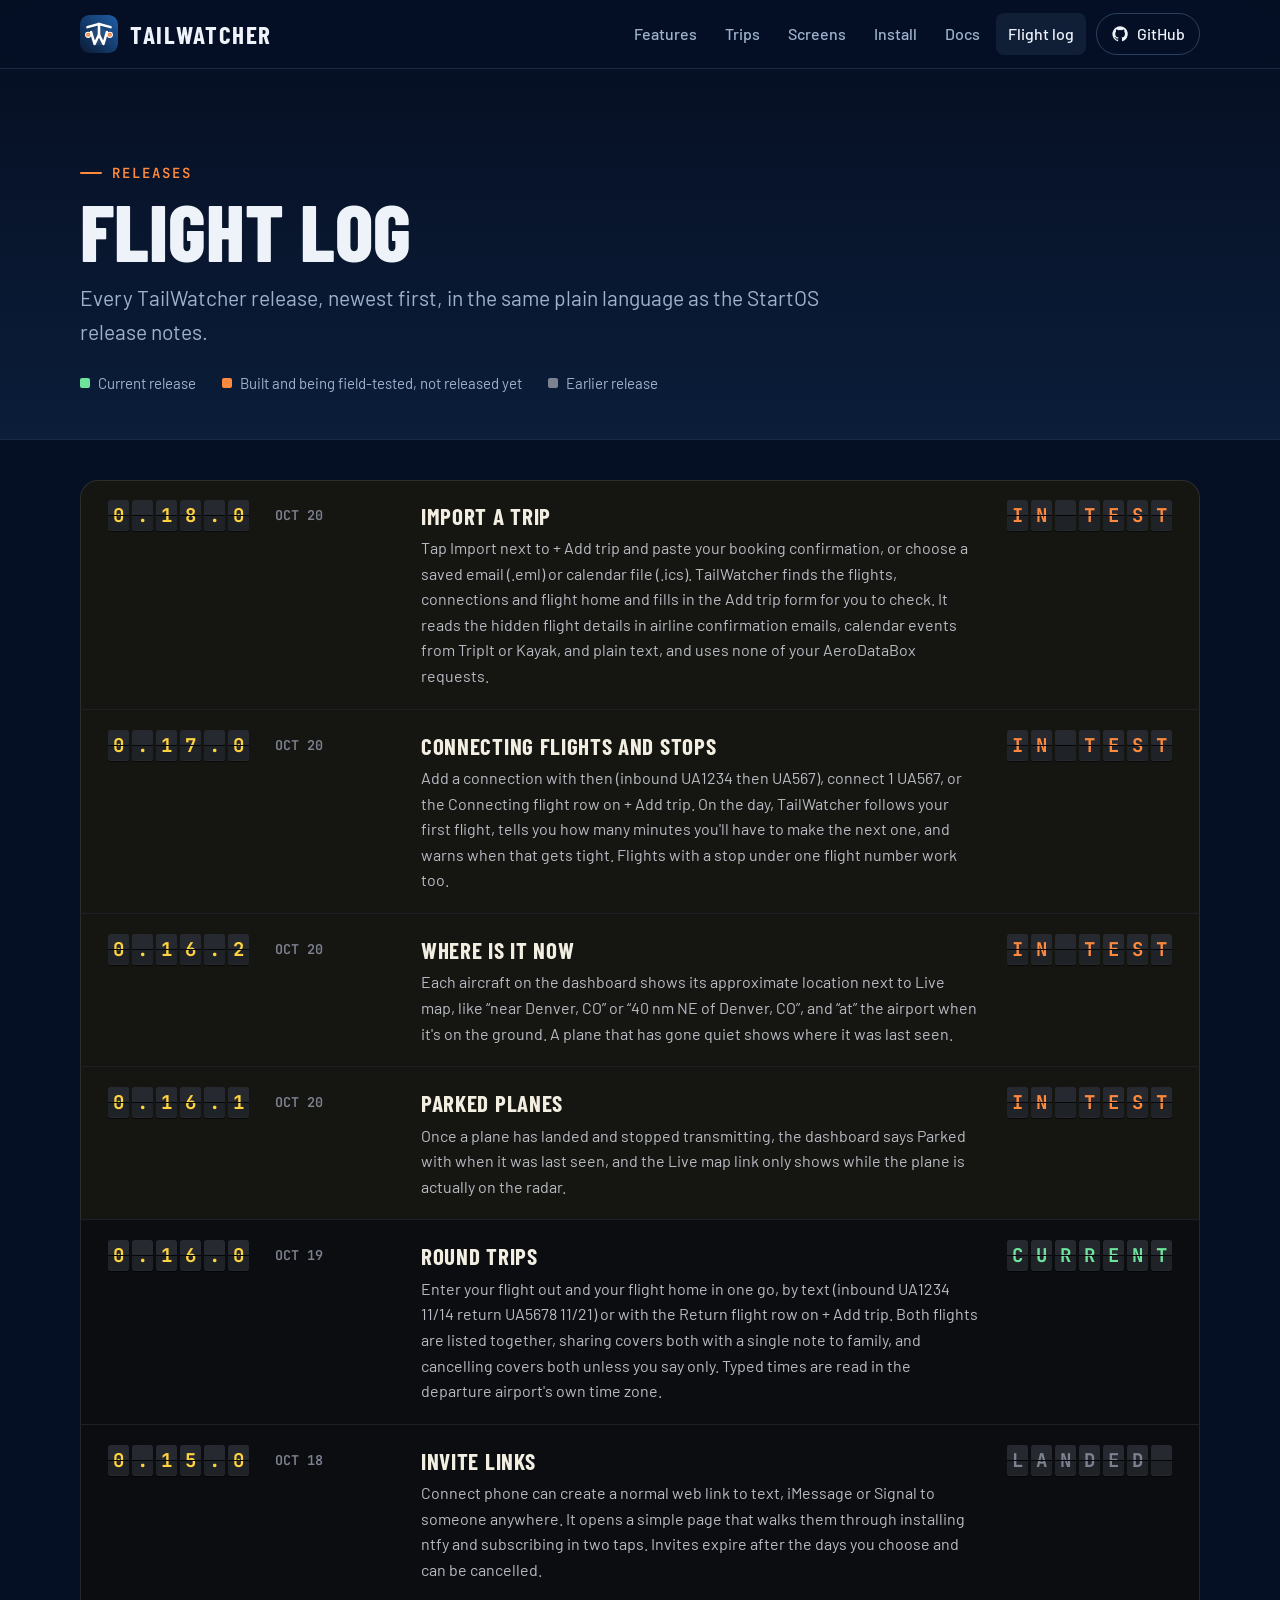
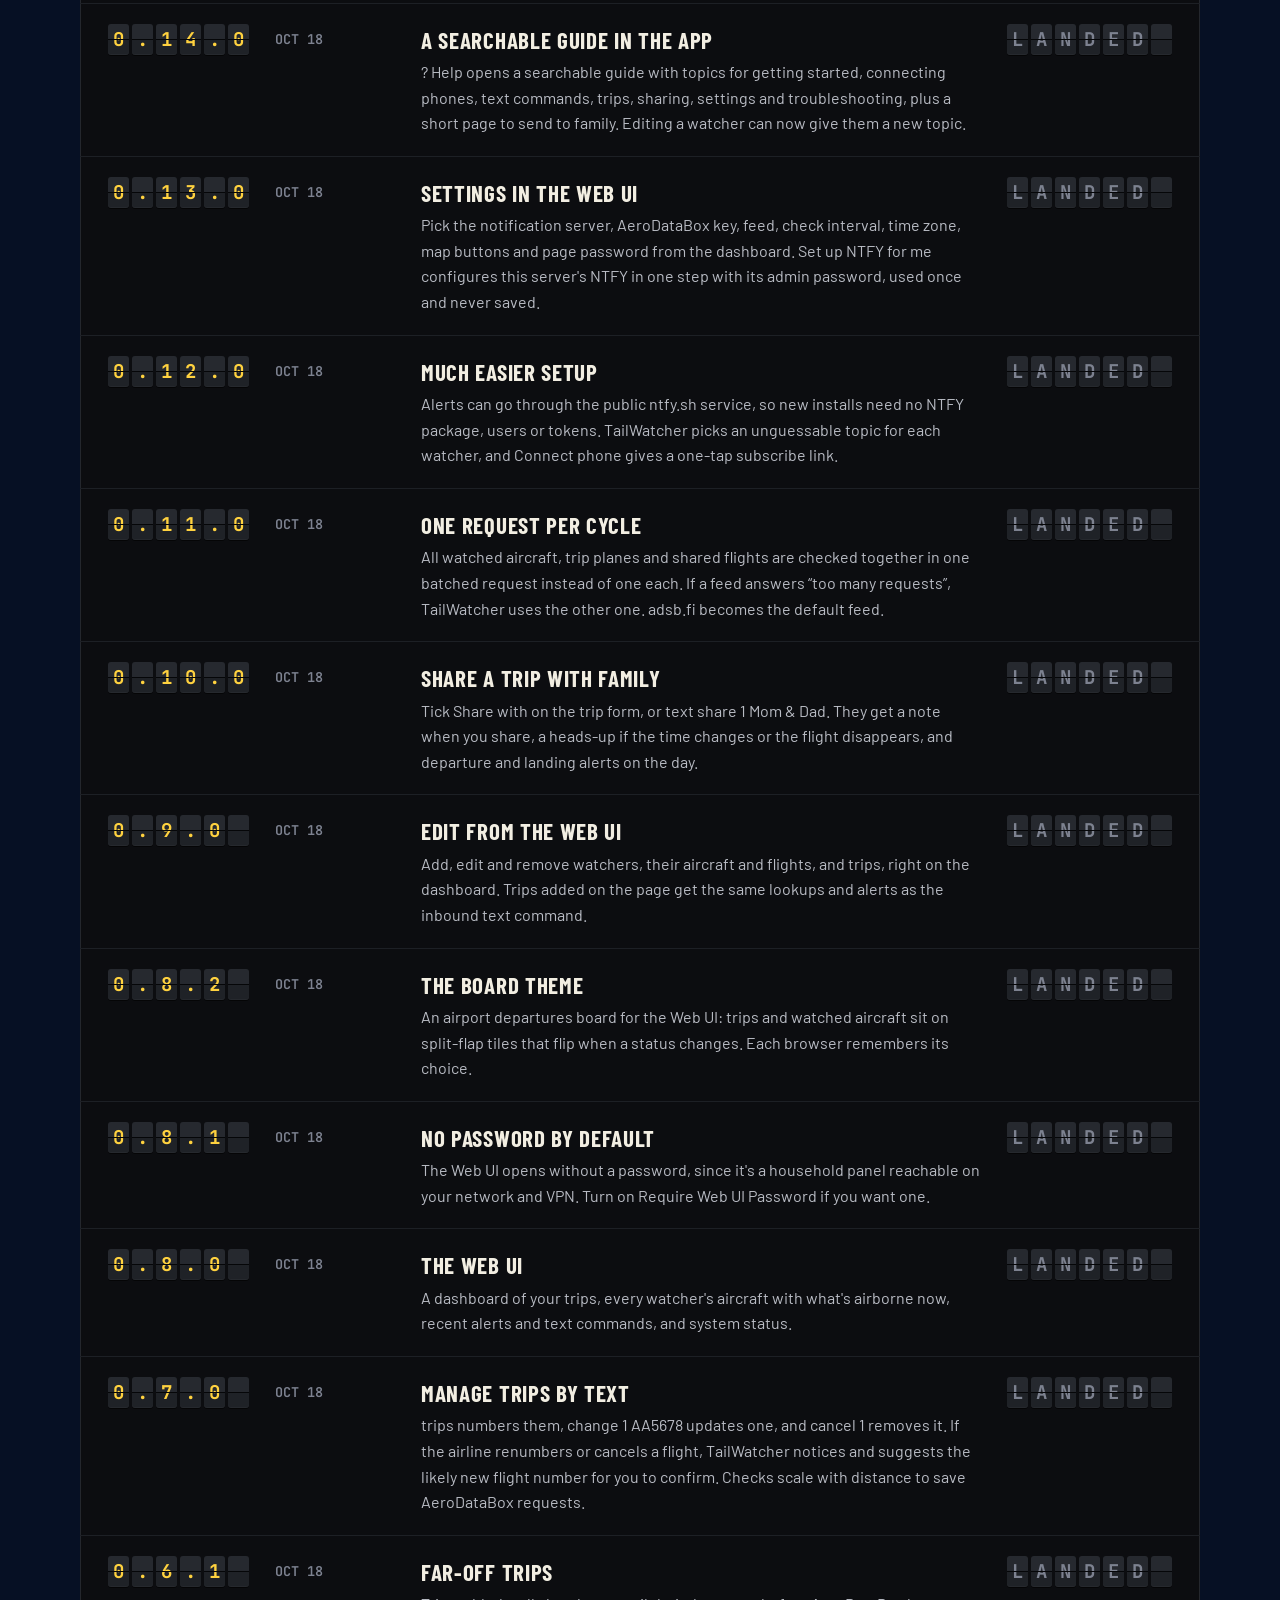
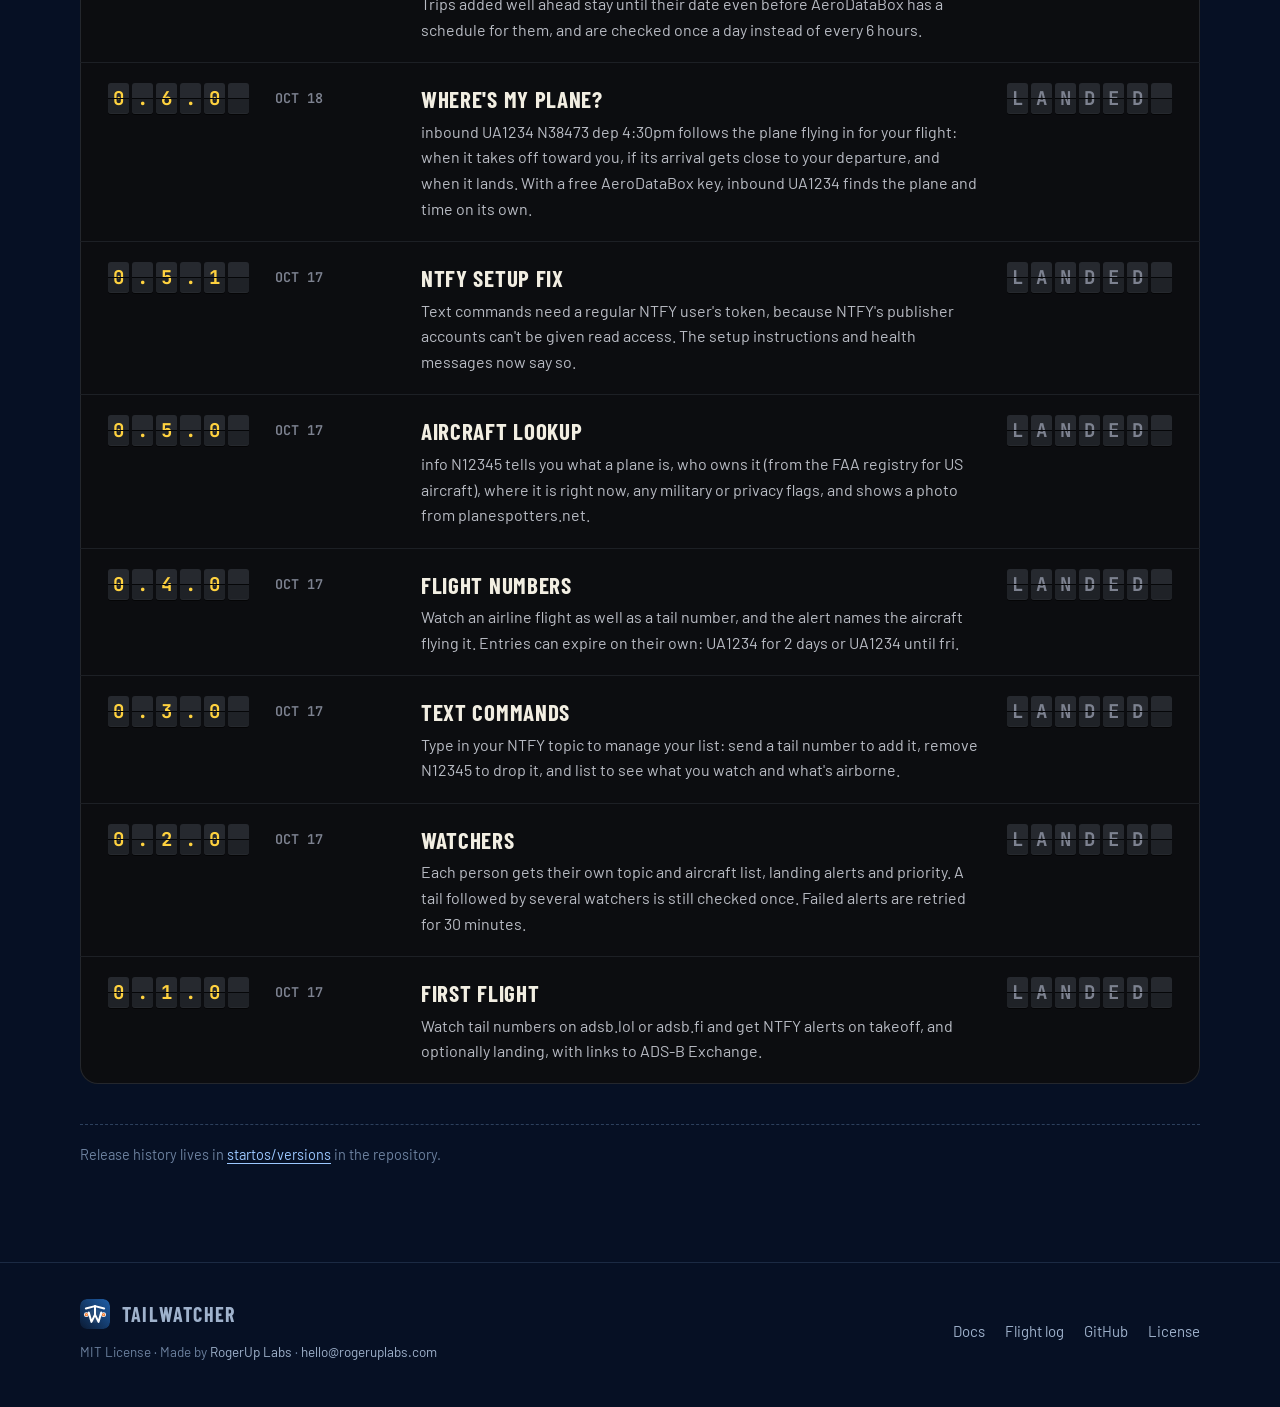
==== changelog.html @ 335aa935 "Build the tailwatcher.org project website Front page around the new TW tail logo: hero with a lock-s" ====
<!doctype html>
<html lang="en">
<head>
<meta charset="utf-8">
<meta name="viewport" content="width=device-width, initial-scale=1, viewport-fit=cover">
<title>TailWatcher Flight Log</title>
<meta name="claude:viewport-fit-sides" content="cover">
<meta name="description" content="Every TailWatcher release, newest first: round trips, sharing, the Board theme, invite links and more.">
<meta name="theme-color" content="#061024">

<link rel="icon" href="icon.svg" type="image/svg+xml">
<link rel="canonical" href="https://tailwatcher.org/changelog.html">
<meta property="og:title" content="TailWatcher Flight Log">
<meta property="og:description" content="Every TailWatcher release, newest first: round trips, sharing, the Board theme, invite links and more.">
<meta property="og:image" content="https://tailwatcher.org/assets/img/og.png">
<link rel="preconnect" href="https://fonts.googleapis.com">
<link rel="preconnect" href="https://fonts.gstatic.com" crossorigin>
<link rel="stylesheet" href="https://fonts.googleapis.com/css2?family=Barlow+Condensed:wght@600;700;800&family=Barlow:wght@300;400;500;600&family=JetBrains+Mono:wght@500;600;700&display=swap">
<link rel="stylesheet" href="assets/site.css">
</head>
<body>
<a class="skip" href="#main">Skip to content</a>

<svg width="0" height="0" style="position:absolute" aria-hidden="true">
  <defs>
    <symbol id="i-plane" viewBox="0 0 24 24"><path fill="currentColor" d="M12 1.6c.9 0 1.5 1 1.5 2.2v5.5l8 4.5v2.1l-8-2.4v4.6l2.4 1.8v1.8L12 20.6l-3.9 1.1v-1.8l2.4-1.8v-4.6l-8 2.4v-2.1l8-4.5V3.8c0-1.2.6-2.2 1.5-2.2z"/></symbol>
    <symbol id="i-bell" viewBox="0 0 24 24"><g fill="none" stroke="currentColor" stroke-width="1.8" stroke-linecap="round" stroke-linejoin="round"><path d="M6 16V11a6 6 0 0 1 12 0v5l1.6 2H4.4z"/><path d="M10 20.5a2.2 2.2 0 0 0 4 0"/></g></symbol>
    <symbol id="i-bag" viewBox="0 0 24 24"><g fill="none" stroke="currentColor" stroke-width="1.8" stroke-linecap="round" stroke-linejoin="round"><rect x="4" y="7" width="16" height="12" rx="2.5"/><path d="M9 7V5.2A1.2 1.2 0 0 1 10.2 4h3.6A1.2 1.2 0 0 1 15 5.2V7M9 7v12M15 7v12"/></g></symbol>
    <symbol id="i-loop" viewBox="0 0 24 24"><g fill="none" stroke="currentColor" stroke-width="1.8" stroke-linecap="round" stroke-linejoin="round"><path d="M4 9h13l-3-3M20 15H7l3 3"/></g></symbol>
    <symbol id="i-chain" viewBox="0 0 24 24"><g fill="none" stroke="currentColor" stroke-width="1.8" stroke-linecap="round" stroke-linejoin="round"><path d="M10 14a4 4 0 0 0 5.7 0l3-3a4 4 0 0 0-5.7-5.7l-1 1"/><path d="M14 10a4 4 0 0 0-5.7 0l-3 3a4 4 0 0 0 5.7 5.7l1-1"/></g></symbol>
    <symbol id="i-people" viewBox="0 0 24 24"><g fill="none" stroke="currentColor" stroke-width="1.8" stroke-linecap="round" stroke-linejoin="round"><circle cx="9" cy="8.5" r="3.2"/><path d="M3 19.5c.6-3.3 3-5 6-5s5.4 1.7 6 5"/><circle cx="17" cy="9.5" r="2.5"/><path d="M16.5 14.6c2.3.2 4 1.7 4.5 4.4"/></g></symbol>
    <symbol id="i-chat" viewBox="0 0 24 24"><g fill="none" stroke="currentColor" stroke-width="1.8" stroke-linecap="round" stroke-linejoin="round"><path d="M4 5.5h16v10H9.5L5 19.5v-4H4z"/><path d="M8 9.5h8M8 12.5h5"/></g></symbol>
    <symbol id="i-search" viewBox="0 0 24 24"><g fill="none" stroke="currentColor" stroke-width="1.8" stroke-linecap="round"><circle cx="10.5" cy="10.5" r="6"/><path d="M15 15l5 5"/></g></symbol>
    <symbol id="i-board" viewBox="0 0 24 24"><g fill="none" stroke="currentColor" stroke-width="1.8" stroke-linejoin="round"><rect x="3" y="5" width="5" height="7" rx="1"/><rect x="9.5" y="5" width="5" height="7" rx="1"/><rect x="16" y="5" width="5" height="7" rx="1"/><path d="M3 8.5h18M4 16h16M4 19h10" stroke-linecap="round"/></g></symbol>
    <symbol id="i-invite" viewBox="0 0 24 24"><g fill="none" stroke="currentColor" stroke-width="1.8" stroke-linecap="round" stroke-linejoin="round"><rect x="3.5" y="5.5" width="17" height="13" rx="2"/><path d="M4 7l8 6 8-6"/></g></symbol>
    <symbol id="i-server" viewBox="0 0 24 24"><g fill="none" stroke="currentColor" stroke-width="1.8" stroke-linecap="round"><rect x="4" y="4" width="16" height="7" rx="1.8"/><rect x="4" y="13" width="16" height="7" rx="1.8"/><path d="M8 7.5h.01M8 16.5h.01M12 7.5h5M12 16.5h5"/></g></symbol>
    <symbol id="i-antenna" viewBox="0 0 24 24"><g fill="none" stroke="currentColor" stroke-width="1.8" stroke-linecap="round" stroke-linejoin="round"><path d="M12 12l-4 9M12 12l4 9M9.2 18h5.6"/><circle cx="12" cy="10" r="1.8"/><path d="M8.2 6.2a5.4 5.4 0 0 0 0 7.6M15.8 6.2a5.4 5.4 0 0 1 0 7.6M5.5 3.5a9.2 9.2 0 0 0 0 13M18.5 3.5a9.2 9.2 0 0 1 0 13"/></g></symbol>
    <symbol id="i-pin" viewBox="0 0 24 24"><g fill="none" stroke="currentColor" stroke-width="1.8" stroke-linejoin="round"><path d="M12 21s-6.5-5.6-6.5-11a6.5 6.5 0 0 1 13 0c0 5.4-6.5 11-6.5 11z"/><circle cx="12" cy="10" r="2.4"/></g></symbol>
    <symbol id="i-import" viewBox="0 0 24 24"><g fill="none" stroke="currentColor" stroke-width="1.8" stroke-linecap="round" stroke-linejoin="round"><path d="M12 3.5v10M8 9.5l4 4 4-4"/><path d="M4 14v4.5A1.5 1.5 0 0 0 5.5 20h13a1.5 1.5 0 0 0 1.5-1.5V14"/></g></symbol>
    <symbol id="i-clock" viewBox="0 0 24 24"><g fill="none" stroke="currentColor" stroke-width="1.8" stroke-linecap="round"><circle cx="12" cy="12" r="8.5"/><path d="M12 7.5V12l3 2"/></g></symbol>
    <symbol id="i-check" viewBox="0 0 24 24"><path fill="none" stroke="currentColor" stroke-width="2" stroke-linecap="round" stroke-linejoin="round" d="M5 12.5l4.5 4.5L19 7.5"/></symbol>
    <symbol id="i-send" viewBox="0 0 24 24"><path fill="currentColor" d="M3.5 11.2 19.6 4.1c.8-.3 1.5.4 1.2 1.2L13.8 21.4c-.3.8-1.5.8-1.8 0l-2.2-6.2-6.2-2.2c-.8-.3-.8-1.5-.1-1.8z"/></symbol>
    <symbol id="i-github" viewBox="0 0 24 24"><path fill="currentColor" d="M12 1.8a10.2 10.2 0 0 0-3.2 19.9c.5.1.7-.2.7-.5v-1.8c-2.8.6-3.4-1.3-3.4-1.3-.5-1.2-1.1-1.5-1.1-1.5-.9-.6.1-.6.1-.6 1 .1 1.6 1 1.6 1 .9 1.6 2.4 1.1 3 .9.1-.7.4-1.1.6-1.4-2.3-.3-4.6-1.1-4.6-5a3.9 3.9 0 0 1 1-2.7 3.6 3.6 0 0 1 .1-2.7s.9-.3 2.8 1a9.6 9.6 0 0 1 5.1 0c1.9-1.3 2.8-1 2.8-1 .6 1.4.2 2.4.1 2.7a3.9 3.9 0 0 1 1 2.7c0 3.9-2.3 4.7-4.6 5 .4.3.7.9.7 1.9v2.8c0 .3.2.6.7.5A10.2 10.2 0 0 0 12 1.8z"/></symbol>
    <symbol id="i-menu" viewBox="0 0 24 24"><path fill="none" stroke="currentColor" stroke-width="2" stroke-linecap="round" d="M4 7h16M4 12h16M4 17h16"/></symbol>
    <symbol id="i-book" viewBox="0 0 24 24"><g fill="none" stroke="currentColor" stroke-width="1.8" stroke-linejoin="round"><path d="M4 5.5A1.5 1.5 0 0 1 5.5 4H11v15.5H5.5A1.5 1.5 0 0 0 4 21z"/><path d="M20 5.5A1.5 1.5 0 0 0 18.5 4H13v15.5h5.5A1.5 1.5 0 0 1 20 21z"/></g></symbol>
    <symbol id="i-bug" viewBox="0 0 24 24"><g fill="none" stroke="currentColor" stroke-width="1.8" stroke-linecap="round" stroke-linejoin="round"><rect x="7" y="7.5" width="10" height="12" rx="5"/><path d="M9 7.5a3 3 0 0 1 6 0M12 11v8.5M3.5 13H7M17 13h3.5M4.5 8.5 7 10M19.5 8.5 17 10M4.5 18.5 7 17M19.5 18.5 17 17"/></g></symbol>
    <symbol id="i-log" viewBox="0 0 24 24"><g fill="none" stroke="currentColor" stroke-width="1.8" stroke-linecap="round" stroke-linejoin="round"><rect x="5" y="3.5" width="14" height="17" rx="2"/><path d="M8.5 8h7M8.5 12h7M8.5 16h4"/></g></symbol>
    <symbol id="i-scale" viewBox="0 0 24 24"><g fill="none" stroke="currentColor" stroke-width="1.8" stroke-linecap="round" stroke-linejoin="round"><path d="M12 4v16M7 20h10M5 7h14M5 7l-2.5 6a2.5 2.5 0 0 0 5 0zM19 7l-2.5 6a2.5 2.5 0 0 0 5 0z"/></g></symbol>
  </defs>
</svg>

<header class="nav">
  <div class="wrap">
    <a class="brand" href="./" aria-label="TailWatcher home"><img src="assets/logo.svg" alt="" width="38" height="38">TailWatcher</a>
    <button class="menu-btn" type="button" aria-expanded="false" aria-controls="nav-links" aria-label="Menu"><svg><use href="#i-menu"/></svg></button>
    <nav class="nav-links" id="nav-links" aria-label="Main">
      <a href="./#features">Features</a>
      <a href="./#trips">Trips</a>
      <a href="./#screens">Screens</a>
      <a href="./#install">Install</a>
      <a href="docs.html">Docs</a>
      <a href="changelog.html" aria-current="page">Flight log</a>
      <a class="nav-gh" href="https://github.com/RogerUp-Labs/tailwatcher"><svg><use href="#i-github"/></svg>GitHub</a>
    </nav>
  </div>
</header>

<main id="main">
<section class="page-head">
  <div class="wrap">
    <span class="eyebrow">Releases</span>
    <h1>Flight log</h1>
    <p class="lede">Every TailWatcher release, newest first, in the same plain language as the StartOS release notes.</p>
    <div class="legend"><span><i style="background:var(--green)"></i>Current release</span><span><i style="background:var(--glow)"></i>Built and being field-tested, not released yet</span><span><i style="background:#7d8290"></i>Earlier release</span></div>
  </div>
</section>
<div class="wrap log">
  <ol class="log-list" reversed>
  <li class="log-row next" id="v0.18.0">
    <span class="flaps" aria-label="0.18.0"><span class="flap y" aria-hidden="true">0</span><span class="flap y" aria-hidden="true">.</span><span class="flap y" aria-hidden="true">1</span><span class="flap y" aria-hidden="true">8</span><span class="flap y" aria-hidden="true">.</span><span class="flap y" aria-hidden="true">0</span></span>
    <span class="when">OCT 20</span>
    <div class="body"><h2>Import a trip</h2><p>Tap Import next to + Add trip and paste your booking confirmation, or choose a saved email (.eml) or calendar file (.ics). TailWatcher finds the flights, connections and flight home and fills in the Add trip form for you to check. It reads the hidden flight details in airline confirmation emails, calendar events from TripIt or Kayak, and plain text, and uses none of your AeroDataBox requests.</p></div>
    <div class="st"><span class="flaps" aria-label="IN TEST"><span class="flap o" aria-hidden="true">I</span><span class="flap o" aria-hidden="true">N</span><span class="flap o" aria-hidden="true">&nbsp;</span><span class="flap o" aria-hidden="true">T</span><span class="flap o" aria-hidden="true">E</span><span class="flap o" aria-hidden="true">S</span><span class="flap o" aria-hidden="true">T</span></span></div>
  </li>
  <li class="log-row next" id="v0.17.0">
    <span class="flaps" aria-label="0.17.0"><span class="flap y" aria-hidden="true">0</span><span class="flap y" aria-hidden="true">.</span><span class="flap y" aria-hidden="true">1</span><span class="flap y" aria-hidden="true">7</span><span class="flap y" aria-hidden="true">.</span><span class="flap y" aria-hidden="true">0</span></span>
    <span class="when">OCT 20</span>
    <div class="body"><h2>Connecting flights and stops</h2><p>Add a connection with then (inbound UA1234 then UA567), connect 1 UA567, or the Connecting flight row on + Add trip. On the day, TailWatcher follows your first flight, tells you how many minutes you&#x27;ll have to make the next one, and warns when that gets tight. Flights with a stop under one flight number work too.</p></div>
    <div class="st"><span class="flaps" aria-label="IN TEST"><span class="flap o" aria-hidden="true">I</span><span class="flap o" aria-hidden="true">N</span><span class="flap o" aria-hidden="true">&nbsp;</span><span class="flap o" aria-hidden="true">T</span><span class="flap o" aria-hidden="true">E</span><span class="flap o" aria-hidden="true">S</span><span class="flap o" aria-hidden="true">T</span></span></div>
  </li>
  <li class="log-row next" id="v0.16.2">
    <span class="flaps" aria-label="0.16.2"><span class="flap y" aria-hidden="true">0</span><span class="flap y" aria-hidden="true">.</span><span class="flap y" aria-hidden="true">1</span><span class="flap y" aria-hidden="true">6</span><span class="flap y" aria-hidden="true">.</span><span class="flap y" aria-hidden="true">2</span></span>
    <span class="when">OCT 20</span>
    <div class="body"><h2>Where is it now</h2><p>Each aircraft on the dashboard shows its approximate location next to Live map, like “near Denver, CO” or “40 nm NE of Denver, CO”, and “at” the airport when it&#x27;s on the ground. A plane that has gone quiet shows where it was last seen.</p></div>
    <div class="st"><span class="flaps" aria-label="IN TEST"><span class="flap o" aria-hidden="true">I</span><span class="flap o" aria-hidden="true">N</span><span class="flap o" aria-hidden="true">&nbsp;</span><span class="flap o" aria-hidden="true">T</span><span class="flap o" aria-hidden="true">E</span><span class="flap o" aria-hidden="true">S</span><span class="flap o" aria-hidden="true">T</span></span></div>
  </li>
  <li class="log-row next" id="v0.16.1">
    <span class="flaps" aria-label="0.16.1"><span class="flap y" aria-hidden="true">0</span><span class="flap y" aria-hidden="true">.</span><span class="flap y" aria-hidden="true">1</span><span class="flap y" aria-hidden="true">6</span><span class="flap y" aria-hidden="true">.</span><span class="flap y" aria-hidden="true">1</span></span>
    <span class="when">OCT 20</span>
    <div class="body"><h2>Parked planes</h2><p>Once a plane has landed and stopped transmitting, the dashboard says Parked with when it was last seen, and the Live map link only shows while the plane is actually on the radar.</p></div>
    <div class="st"><span class="flaps" aria-label="IN TEST"><span class="flap o" aria-hidden="true">I</span><span class="flap o" aria-hidden="true">N</span><span class="flap o" aria-hidden="true">&nbsp;</span><span class="flap o" aria-hidden="true">T</span><span class="flap o" aria-hidden="true">E</span><span class="flap o" aria-hidden="true">S</span><span class="flap o" aria-hidden="true">T</span></span></div>
  </li>
  <li class="log-row" id="v0.16.0">
    <span class="flaps" aria-label="0.16.0"><span class="flap y" aria-hidden="true">0</span><span class="flap y" aria-hidden="true">.</span><span class="flap y" aria-hidden="true">1</span><span class="flap y" aria-hidden="true">6</span><span class="flap y" aria-hidden="true">.</span><span class="flap y" aria-hidden="true">0</span></span>
    <span class="when">OCT 19</span>
    <div class="body"><h2>Round trips</h2><p>Enter your flight out and your flight home in one go, by text (inbound UA1234 11/14 return UA5678 11/21) or with the Return flight row on + Add trip. Both flights are listed together, sharing covers both with a single note to family, and cancelling covers both unless you say only. Typed times are read in the departure airport&#x27;s own time zone.</p></div>
    <div class="st"><span class="flaps" aria-label="CURRENT"><span class="flap g" aria-hidden="true">C</span><span class="flap g" aria-hidden="true">U</span><span class="flap g" aria-hidden="true">R</span><span class="flap g" aria-hidden="true">R</span><span class="flap g" aria-hidden="true">E</span><span class="flap g" aria-hidden="true">N</span><span class="flap g" aria-hidden="true">T</span></span></div>
  </li>
  <li class="log-row" id="v0.15.0">
    <span class="flaps" aria-label="0.15.0"><span class="flap y" aria-hidden="true">0</span><span class="flap y" aria-hidden="true">.</span><span class="flap y" aria-hidden="true">1</span><span class="flap y" aria-hidden="true">5</span><span class="flap y" aria-hidden="true">.</span><span class="flap y" aria-hidden="true">0</span></span>
    <span class="when">OCT 18</span>
    <div class="body"><h2>Invite links</h2><p>Connect phone can create a normal web link to text, iMessage or Signal to someone anywhere. It opens a simple page that walks them through installing ntfy and subscribing in two taps. Invites expire after the days you choose and can be cancelled.</p></div>
    <div class="st"><span class="flaps" aria-label="LANDED"><span class="flap m" aria-hidden="true">L</span><span class="flap m" aria-hidden="true">A</span><span class="flap m" aria-hidden="true">N</span><span class="flap m" aria-hidden="true">D</span><span class="flap m" aria-hidden="true">E</span><span class="flap m" aria-hidden="true">D</span><span class="flap m" aria-hidden="true">&nbsp;</span></span></div>
  </li>
  <li class="log-row" id="v0.14.0">
    <span class="flaps" aria-label="0.14.0"><span class="flap y" aria-hidden="true">0</span><span class="flap y" aria-hidden="true">.</span><span class="flap y" aria-hidden="true">1</span><span class="flap y" aria-hidden="true">4</span><span class="flap y" aria-hidden="true">.</span><span class="flap y" aria-hidden="true">0</span></span>
    <span class="when">OCT 18</span>
    <div class="body"><h2>A searchable guide in the app</h2><p>? Help opens a searchable guide with topics for getting started, connecting phones, text commands, trips, sharing, settings and troubleshooting, plus a short page to send to family. Editing a watcher can now give them a new topic.</p></div>
    <div class="st"><span class="flaps" aria-label="LANDED"><span class="flap m" aria-hidden="true">L</span><span class="flap m" aria-hidden="true">A</span><span class="flap m" aria-hidden="true">N</span><span class="flap m" aria-hidden="true">D</span><span class="flap m" aria-hidden="true">E</span><span class="flap m" aria-hidden="true">D</span><span class="flap m" aria-hidden="true">&nbsp;</span></span></div>
  </li>
  <li class="log-row" id="v0.13.0">
    <span class="flaps" aria-label="0.13.0"><span class="flap y" aria-hidden="true">0</span><span class="flap y" aria-hidden="true">.</span><span class="flap y" aria-hidden="true">1</span><span class="flap y" aria-hidden="true">3</span><span class="flap y" aria-hidden="true">.</span><span class="flap y" aria-hidden="true">0</span></span>
    <span class="when">OCT 18</span>
    <div class="body"><h2>Settings in the Web UI</h2><p>Pick the notification server, AeroDataBox key, feed, check interval, time zone, map buttons and page password from the dashboard. Set up NTFY for me configures this server&#x27;s NTFY in one step with its admin password, used once and never saved.</p></div>
    <div class="st"><span class="flaps" aria-label="LANDED"><span class="flap m" aria-hidden="true">L</span><span class="flap m" aria-hidden="true">A</span><span class="flap m" aria-hidden="true">N</span><span class="flap m" aria-hidden="true">D</span><span class="flap m" aria-hidden="true">E</span><span class="flap m" aria-hidden="true">D</span><span class="flap m" aria-hidden="true">&nbsp;</span></span></div>
  </li>
  <li class="log-row" id="v0.12.0">
    <span class="flaps" aria-label="0.12.0"><span class="flap y" aria-hidden="true">0</span><span class="flap y" aria-hidden="true">.</span><span class="flap y" aria-hidden="true">1</span><span class="flap y" aria-hidden="true">2</span><span class="flap y" aria-hidden="true">.</span><span class="flap y" aria-hidden="true">0</span></span>
    <span class="when">OCT 18</span>
    <div class="body"><h2>Much easier setup</h2><p>Alerts can go through the public ntfy.sh service, so new installs need no NTFY package, users or tokens. TailWatcher picks an unguessable topic for each watcher, and Connect phone gives a one-tap subscribe link.</p></div>
    <div class="st"><span class="flaps" aria-label="LANDED"><span class="flap m" aria-hidden="true">L</span><span class="flap m" aria-hidden="true">A</span><span class="flap m" aria-hidden="true">N</span><span class="flap m" aria-hidden="true">D</span><span class="flap m" aria-hidden="true">E</span><span class="flap m" aria-hidden="true">D</span><span class="flap m" aria-hidden="true">&nbsp;</span></span></div>
  </li>
  <li class="log-row" id="v0.11.0">
    <span class="flaps" aria-label="0.11.0"><span class="flap y" aria-hidden="true">0</span><span class="flap y" aria-hidden="true">.</span><span class="flap y" aria-hidden="true">1</span><span class="flap y" aria-hidden="true">1</span><span class="flap y" aria-hidden="true">.</span><span class="flap y" aria-hidden="true">0</span></span>
    <span class="when">OCT 18</span>
    <div class="body"><h2>One request per cycle</h2><p>All watched aircraft, trip planes and shared flights are checked together in one batched request instead of one each. If a feed answers “too many requests”, TailWatcher uses the other one. adsb.fi becomes the default feed.</p></div>
    <div class="st"><span class="flaps" aria-label="LANDED"><span class="flap m" aria-hidden="true">L</span><span class="flap m" aria-hidden="true">A</span><span class="flap m" aria-hidden="true">N</span><span class="flap m" aria-hidden="true">D</span><span class="flap m" aria-hidden="true">E</span><span class="flap m" aria-hidden="true">D</span><span class="flap m" aria-hidden="true">&nbsp;</span></span></div>
  </li>
  <li class="log-row" id="v0.10.0">
    <span class="flaps" aria-label="0.10.0"><span class="flap y" aria-hidden="true">0</span><span class="flap y" aria-hidden="true">.</span><span class="flap y" aria-hidden="true">1</span><span class="flap y" aria-hidden="true">0</span><span class="flap y" aria-hidden="true">.</span><span class="flap y" aria-hidden="true">0</span></span>
    <span class="when">OCT 18</span>
    <div class="body"><h2>Share a trip with family</h2><p>Tick Share with on the trip form, or text share 1 Mom &amp; Dad. They get a note when you share, a heads-up if the time changes or the flight disappears, and departure and landing alerts on the day.</p></div>
    <div class="st"><span class="flaps" aria-label="LANDED"><span class="flap m" aria-hidden="true">L</span><span class="flap m" aria-hidden="true">A</span><span class="flap m" aria-hidden="true">N</span><span class="flap m" aria-hidden="true">D</span><span class="flap m" aria-hidden="true">E</span><span class="flap m" aria-hidden="true">D</span><span class="flap m" aria-hidden="true">&nbsp;</span></span></div>
  </li>
  <li class="log-row" id="v0.9.0">
    <span class="flaps" aria-label="0.9.0"><span class="flap y" aria-hidden="true">0</span><span class="flap y" aria-hidden="true">.</span><span class="flap y" aria-hidden="true">9</span><span class="flap y" aria-hidden="true">.</span><span class="flap y" aria-hidden="true">0</span><span class="flap y" aria-hidden="true">&nbsp;</span></span>
    <span class="when">OCT 18</span>
    <div class="body"><h2>Edit from the Web UI</h2><p>Add, edit and remove watchers, their aircraft and flights, and trips, right on the dashboard. Trips added on the page get the same lookups and alerts as the inbound text command.</p></div>
    <div class="st"><span class="flaps" aria-label="LANDED"><span class="flap m" aria-hidden="true">L</span><span class="flap m" aria-hidden="true">A</span><span class="flap m" aria-hidden="true">N</span><span class="flap m" aria-hidden="true">D</span><span class="flap m" aria-hidden="true">E</span><span class="flap m" aria-hidden="true">D</span><span class="flap m" aria-hidden="true">&nbsp;</span></span></div>
  </li>
  <li class="log-row" id="v0.8.2">
    <span class="flaps" aria-label="0.8.2"><span class="flap y" aria-hidden="true">0</span><span class="flap y" aria-hidden="true">.</span><span class="flap y" aria-hidden="true">8</span><span class="flap y" aria-hidden="true">.</span><span class="flap y" aria-hidden="true">2</span><span class="flap y" aria-hidden="true">&nbsp;</span></span>
    <span class="when">OCT 18</span>
    <div class="body"><h2>The Board theme</h2><p>An airport departures board for the Web UI: trips and watched aircraft sit on split-flap tiles that flip when a status changes. Each browser remembers its choice.</p></div>
    <div class="st"><span class="flaps" aria-label="LANDED"><span class="flap m" aria-hidden="true">L</span><span class="flap m" aria-hidden="true">A</span><span class="flap m" aria-hidden="true">N</span><span class="flap m" aria-hidden="true">D</span><span class="flap m" aria-hidden="true">E</span><span class="flap m" aria-hidden="true">D</span><span class="flap m" aria-hidden="true">&nbsp;</span></span></div>
  </li>
  <li class="log-row" id="v0.8.1">
    <span class="flaps" aria-label="0.8.1"><span class="flap y" aria-hidden="true">0</span><span class="flap y" aria-hidden="true">.</span><span class="flap y" aria-hidden="true">8</span><span class="flap y" aria-hidden="true">.</span><span class="flap y" aria-hidden="true">1</span><span class="flap y" aria-hidden="true">&nbsp;</span></span>
    <span class="when">OCT 18</span>
    <div class="body"><h2>No password by default</h2><p>The Web UI opens without a password, since it&#x27;s a household panel reachable on your network and VPN. Turn on Require Web UI Password if you want one.</p></div>
    <div class="st"><span class="flaps" aria-label="LANDED"><span class="flap m" aria-hidden="true">L</span><span class="flap m" aria-hidden="true">A</span><span class="flap m" aria-hidden="true">N</span><span class="flap m" aria-hidden="true">D</span><span class="flap m" aria-hidden="true">E</span><span class="flap m" aria-hidden="true">D</span><span class="flap m" aria-hidden="true">&nbsp;</span></span></div>
  </li>
  <li class="log-row" id="v0.8.0">
    <span class="flaps" aria-label="0.8.0"><span class="flap y" aria-hidden="true">0</span><span class="flap y" aria-hidden="true">.</span><span class="flap y" aria-hidden="true">8</span><span class="flap y" aria-hidden="true">.</span><span class="flap y" aria-hidden="true">0</span><span class="flap y" aria-hidden="true">&nbsp;</span></span>
    <span class="when">OCT 18</span>
    <div class="body"><h2>The Web UI</h2><p>A dashboard of your trips, every watcher&#x27;s aircraft with what&#x27;s airborne now, recent alerts and text commands, and system status.</p></div>
    <div class="st"><span class="flaps" aria-label="LANDED"><span class="flap m" aria-hidden="true">L</span><span class="flap m" aria-hidden="true">A</span><span class="flap m" aria-hidden="true">N</span><span class="flap m" aria-hidden="true">D</span><span class="flap m" aria-hidden="true">E</span><span class="flap m" aria-hidden="true">D</span><span class="flap m" aria-hidden="true">&nbsp;</span></span></div>
  </li>
  <li class="log-row" id="v0.7.0">
    <span class="flaps" aria-label="0.7.0"><span class="flap y" aria-hidden="true">0</span><span class="flap y" aria-hidden="true">.</span><span class="flap y" aria-hidden="true">7</span><span class="flap y" aria-hidden="true">.</span><span class="flap y" aria-hidden="true">0</span><span class="flap y" aria-hidden="true">&nbsp;</span></span>
    <span class="when">OCT 18</span>
    <div class="body"><h2>Manage trips by text</h2><p>trips numbers them, change 1 AA5678 updates one, and cancel 1 removes it. If the airline renumbers or cancels a flight, TailWatcher notices and suggests the likely new flight number for you to confirm. Checks scale with distance to save AeroDataBox requests.</p></div>
    <div class="st"><span class="flaps" aria-label="LANDED"><span class="flap m" aria-hidden="true">L</span><span class="flap m" aria-hidden="true">A</span><span class="flap m" aria-hidden="true">N</span><span class="flap m" aria-hidden="true">D</span><span class="flap m" aria-hidden="true">E</span><span class="flap m" aria-hidden="true">D</span><span class="flap m" aria-hidden="true">&nbsp;</span></span></div>
  </li>
  <li class="log-row" id="v0.6.1">
    <span class="flaps" aria-label="0.6.1"><span class="flap y" aria-hidden="true">0</span><span class="flap y" aria-hidden="true">.</span><span class="flap y" aria-hidden="true">6</span><span class="flap y" aria-hidden="true">.</span><span class="flap y" aria-hidden="true">1</span><span class="flap y" aria-hidden="true">&nbsp;</span></span>
    <span class="when">OCT 18</span>
    <div class="body"><h2>Far-off trips</h2><p>Trips added well ahead stay until their date even before AeroDataBox has a schedule for them, and are checked once a day instead of every 6 hours.</p></div>
    <div class="st"><span class="flaps" aria-label="LANDED"><span class="flap m" aria-hidden="true">L</span><span class="flap m" aria-hidden="true">A</span><span class="flap m" aria-hidden="true">N</span><span class="flap m" aria-hidden="true">D</span><span class="flap m" aria-hidden="true">E</span><span class="flap m" aria-hidden="true">D</span><span class="flap m" aria-hidden="true">&nbsp;</span></span></div>
  </li>
  <li class="log-row" id="v0.6.0">
    <span class="flaps" aria-label="0.6.0"><span class="flap y" aria-hidden="true">0</span><span class="flap y" aria-hidden="true">.</span><span class="flap y" aria-hidden="true">6</span><span class="flap y" aria-hidden="true">.</span><span class="flap y" aria-hidden="true">0</span><span class="flap y" aria-hidden="true">&nbsp;</span></span>
    <span class="when">OCT 18</span>
    <div class="body"><h2>Where&#x27;s my plane?</h2><p>inbound UA1234 N38473 dep 4:30pm follows the plane flying in for your flight: when it takes off toward you, if its arrival gets close to your departure, and when it lands. With a free AeroDataBox key, inbound UA1234 finds the plane and time on its own.</p></div>
    <div class="st"><span class="flaps" aria-label="LANDED"><span class="flap m" aria-hidden="true">L</span><span class="flap m" aria-hidden="true">A</span><span class="flap m" aria-hidden="true">N</span><span class="flap m" aria-hidden="true">D</span><span class="flap m" aria-hidden="true">E</span><span class="flap m" aria-hidden="true">D</span><span class="flap m" aria-hidden="true">&nbsp;</span></span></div>
  </li>
  <li class="log-row" id="v0.5.1">
    <span class="flaps" aria-label="0.5.1"><span class="flap y" aria-hidden="true">0</span><span class="flap y" aria-hidden="true">.</span><span class="flap y" aria-hidden="true">5</span><span class="flap y" aria-hidden="true">.</span><span class="flap y" aria-hidden="true">1</span><span class="flap y" aria-hidden="true">&nbsp;</span></span>
    <span class="when">OCT 17</span>
    <div class="body"><h2>NTFY setup fix</h2><p>Text commands need a regular NTFY user&#x27;s token, because NTFY&#x27;s publisher accounts can&#x27;t be given read access. The setup instructions and health messages now say so.</p></div>
    <div class="st"><span class="flaps" aria-label="LANDED"><span class="flap m" aria-hidden="true">L</span><span class="flap m" aria-hidden="true">A</span><span class="flap m" aria-hidden="true">N</span><span class="flap m" aria-hidden="true">D</span><span class="flap m" aria-hidden="true">E</span><span class="flap m" aria-hidden="true">D</span><span class="flap m" aria-hidden="true">&nbsp;</span></span></div>
  </li>
  <li class="log-row" id="v0.5.0">
    <span class="flaps" aria-label="0.5.0"><span class="flap y" aria-hidden="true">0</span><span class="flap y" aria-hidden="true">.</span><span class="flap y" aria-hidden="true">5</span><span class="flap y" aria-hidden="true">.</span><span class="flap y" aria-hidden="true">0</span><span class="flap y" aria-hidden="true">&nbsp;</span></span>
    <span class="when">OCT 17</span>
    <div class="body"><h2>Aircraft lookup</h2><p>info N12345 tells you what a plane is, who owns it (from the FAA registry for US aircraft), where it is right now, any military or privacy flags, and shows a photo from planespotters.net.</p></div>
    <div class="st"><span class="flaps" aria-label="LANDED"><span class="flap m" aria-hidden="true">L</span><span class="flap m" aria-hidden="true">A</span><span class="flap m" aria-hidden="true">N</span><span class="flap m" aria-hidden="true">D</span><span class="flap m" aria-hidden="true">E</span><span class="flap m" aria-hidden="true">D</span><span class="flap m" aria-hidden="true">&nbsp;</span></span></div>
  </li>
  <li class="log-row" id="v0.4.0">
    <span class="flaps" aria-label="0.4.0"><span class="flap y" aria-hidden="true">0</span><span class="flap y" aria-hidden="true">.</span><span class="flap y" aria-hidden="true">4</span><span class="flap y" aria-hidden="true">.</span><span class="flap y" aria-hidden="true">0</span><span class="flap y" aria-hidden="true">&nbsp;</span></span>
    <span class="when">OCT 17</span>
    <div class="body"><h2>Flight numbers</h2><p>Watch an airline flight as well as a tail number, and the alert names the aircraft flying it. Entries can expire on their own: UA1234 for 2 days or UA1234 until fri.</p></div>
    <div class="st"><span class="flaps" aria-label="LANDED"><span class="flap m" aria-hidden="true">L</span><span class="flap m" aria-hidden="true">A</span><span class="flap m" aria-hidden="true">N</span><span class="flap m" aria-hidden="true">D</span><span class="flap m" aria-hidden="true">E</span><span class="flap m" aria-hidden="true">D</span><span class="flap m" aria-hidden="true">&nbsp;</span></span></div>
  </li>
  <li class="log-row" id="v0.3.0">
    <span class="flaps" aria-label="0.3.0"><span class="flap y" aria-hidden="true">0</span><span class="flap y" aria-hidden="true">.</span><span class="flap y" aria-hidden="true">3</span><span class="flap y" aria-hidden="true">.</span><span class="flap y" aria-hidden="true">0</span><span class="flap y" aria-hidden="true">&nbsp;</span></span>
    <span class="when">OCT 17</span>
    <div class="body"><h2>Text commands</h2><p>Type in your NTFY topic to manage your list: send a tail number to add it, remove N12345 to drop it, and list to see what you watch and what&#x27;s airborne.</p></div>
    <div class="st"><span class="flaps" aria-label="LANDED"><span class="flap m" aria-hidden="true">L</span><span class="flap m" aria-hidden="true">A</span><span class="flap m" aria-hidden="true">N</span><span class="flap m" aria-hidden="true">D</span><span class="flap m" aria-hidden="true">E</span><span class="flap m" aria-hidden="true">D</span><span class="flap m" aria-hidden="true">&nbsp;</span></span></div>
  </li>
  <li class="log-row" id="v0.2.0">
    <span class="flaps" aria-label="0.2.0"><span class="flap y" aria-hidden="true">0</span><span class="flap y" aria-hidden="true">.</span><span class="flap y" aria-hidden="true">2</span><span class="flap y" aria-hidden="true">.</span><span class="flap y" aria-hidden="true">0</span><span class="flap y" aria-hidden="true">&nbsp;</span></span>
    <span class="when">OCT 17</span>
    <div class="body"><h2>Watchers</h2><p>Each person gets their own topic and aircraft list, landing alerts and priority. A tail followed by several watchers is still checked once. Failed alerts are retried for 30 minutes.</p></div>
    <div class="st"><span class="flaps" aria-label="LANDED"><span class="flap m" aria-hidden="true">L</span><span class="flap m" aria-hidden="true">A</span><span class="flap m" aria-hidden="true">N</span><span class="flap m" aria-hidden="true">D</span><span class="flap m" aria-hidden="true">E</span><span class="flap m" aria-hidden="true">D</span><span class="flap m" aria-hidden="true">&nbsp;</span></span></div>
  </li>
  <li class="log-row" id="v0.1.0">
    <span class="flaps" aria-label="0.1.0"><span class="flap y" aria-hidden="true">0</span><span class="flap y" aria-hidden="true">.</span><span class="flap y" aria-hidden="true">1</span><span class="flap y" aria-hidden="true">.</span><span class="flap y" aria-hidden="true">0</span><span class="flap y" aria-hidden="true">&nbsp;</span></span>
    <span class="when">OCT 17</span>
    <div class="body"><h2>First flight</h2><p>Watch tail numbers on adsb.lol or adsb.fi and get NTFY alerts on takeoff, and optionally landing, with links to ADS-B Exchange.</p></div>
    <div class="st"><span class="flaps" aria-label="LANDED"><span class="flap m" aria-hidden="true">L</span><span class="flap m" aria-hidden="true">A</span><span class="flap m" aria-hidden="true">N</span><span class="flap m" aria-hidden="true">D</span><span class="flap m" aria-hidden="true">E</span><span class="flap m" aria-hidden="true">D</span><span class="flap m" aria-hidden="true">&nbsp;</span></span></div>
  </li>
  </ol>
  <p class="guide-src">Release history lives in <a href="https://github.com/RogerUp-Labs/tailwatcher/tree/main/startos/versions">startos/versions</a> in the repository.</p>
</div>
</main>

<footer class="footer">
  <div class="wrap">
    <div>
      <a class="brand" href="./"><img src="assets/logo.svg" alt="" width="30" height="30">TailWatcher</a>
      <small>MIT License · Made by <a href="https://rogeruplabs.com">RogerUp Labs</a> · <a href="mailto:hello@rogeruplabs.com">hello@rogeruplabs.com</a></small>
    </div>
    <nav aria-label="Footer">
      <a href="docs.html">Docs</a>
      <a href="changelog.html">Flight log</a>
      <a href="https://github.com/RogerUp-Labs/tailwatcher">GitHub</a>
      <a href="https://github.com/RogerUp-Labs/tailwatcher/blob/main/LICENSE">License</a>
    </nav>
  </div>
</footer>

<script>
(() => {
  const m = document.querySelector(".menu-btn"), l = document.getElementById("nav-links");
  if (m && l) m.addEventListener("click", () => m.setAttribute("aria-expanded", String(l.classList.toggle("open"))));
})();
</script>
</body>
</html>
---- assets/site.css ----
/* TailWatcher site. Night-sky navy from the logo, engine-exhaust orange as the
   one hot accent, departures-board black and amber for the split-flap pieces.
   Layout: one centred column (1160px) of full-width bands; the hero and the
   board are the two loud moments, everything between them stays quiet. */
:root {
  color-scheme: dark;
  --night: #061024;
  --sky: #0b1d3a;
  --sky-2: #12305c;
  --blue: #1f5fa8;
  --ice: #9cc8ff;
  --ink: #eef3fa;
  --muted: #9fb2cc;
  --faint: #6c819f;
  --line: rgba(156, 200, 255, .14);
  --line-2: rgba(156, 200, 255, .26);
  --glow: #ff8a3d;
  --glow-hot: #ffd2a8;
  --glow-deep: #e2611a;
  --board: #0c0d10;
  --board-2: #15171b;
  --tile-top: #26292f;
  --tile-bot: #1f2227;
  --amber: #ffd23f;
  --green: #6fe39b;
  --red: #ff7a5c;
  --paper: #f4f7fb;
  --paper-ink: #0b1d3a;
  --paper-muted: #50637f;

  --display: "Barlow Condensed", "DIN Condensed", "Roboto Condensed", "Arial Narrow", system-ui, sans-serif;
  --body: "Barlow", "Segoe UI", system-ui, -apple-system, Roboto, sans-serif;
  --mono: "JetBrains Mono", ui-monospace, "SF Mono", Menlo, Consolas, monospace;

  --wrap: 1160px;
  --gutter-l: max(20px, env(safe-area-inset-left, 0px));
  --gutter-r: max(20px, env(safe-area-inset-right, 0px));
  --radius: 14px;
}

* { box-sizing: border-box; }
html { scroll-behavior: smooth; scroll-padding-top: 84px; }
@media (prefers-reduced-motion: reduce) { html { scroll-behavior: auto; } }
body {
  margin: 0; background: var(--night); color: var(--ink);
  font: 400 18px/1.6 var(--body);
  -webkit-font-smoothing: antialiased; text-rendering: optimizeLegibility;
  overflow-x: hidden;
}
body::before { content: ""; position: fixed; inset: 0 0 auto; height: env(safe-area-inset-top, 0px); z-index: 60; background: var(--night); }
img, svg { max-width: 100%; }
a { color: var(--ice); text-underline-offset: 3px; }
a:hover { color: #fff; }
:focus-visible { outline: 2px solid var(--amber); outline-offset: 3px; border-radius: 4px; }
code, kbd { font-family: var(--mono); font-size: .86em; }
code { background: rgba(156, 200, 255, .1); border: 1px solid var(--line); padding: .08em .38em; border-radius: 5px; color: #dbe9ff; overflow-wrap: anywhere; -webkit-box-decoration-break: clone; box-decoration-break: clone; }
h1, h2, h3 { text-wrap: balance; margin: 0; }
p { margin: 0; }
.skip { position: absolute; left: -999px; top: 8px; background: var(--amber); color: #000; padding: 8px 14px; border-radius: 8px; z-index: 100; }
.skip:focus { left: 16px; }

.wrap { max-width: var(--wrap); margin: 0 auto; padding-left: var(--gutter-l); padding-right: var(--gutter-r); }
.band { padding-block: clamp(64px, 8vw, 104px); position: relative; }
.eyebrow {
  font: 600 14px/1 var(--mono); letter-spacing: .14em; text-transform: uppercase; color: var(--glow);
  display: inline-flex; align-items: center; gap: 10px;
}
.eyebrow::before { content: ""; width: 22px; height: 2px; background: currentColor; border-radius: 2px; }
.h2 { font: 700 clamp(40px, 5.6vw, 64px)/.98 var(--display); letter-spacing: -.005em; text-transform: uppercase; margin-top: 14px; }
.lede { font-size: clamp(18px, 1.9vw, 21px); color: var(--muted); max-width: 62ch; margin-top: 18px; }
.sec-head { display: grid; gap: 0; margin-bottom: clamp(36px, 5vw, 56px); }

/* ---------- buttons ---------- */
.btn {
  display: inline-flex; align-items: center; gap: 10px; min-height: 50px; padding: 0 22px;
  border-radius: 999px; font: 600 17px/1 var(--body); text-decoration: none; border: 1px solid transparent;
  transition: transform .15s ease, background .15s ease, box-shadow .2s ease;
}
.btn svg { width: 20px; height: 20px; flex: none; }
.btn-hot { background: var(--glow); color: #1a0b02; box-shadow: 0 8px 30px -8px rgba(255, 138, 61, .7); }
.btn-hot:hover { background: #ff9d5c; color: #1a0b02; transform: translateY(-1px); box-shadow: 0 12px 34px -8px rgba(255, 138, 61, .85); }
.btn-ghost { background: rgba(156, 200, 255, .06); color: var(--ink); border-color: var(--line-2); }
.btn-ghost:hover { background: rgba(156, 200, 255, .13); color: #fff; }

/* ---------- nav ---------- */
.nav {
  position: sticky; top: env(safe-area-inset-top, 0px); z-index: 50;
  background: rgba(6, 16, 36, .78); backdrop-filter: saturate(1.4) blur(14px); -webkit-backdrop-filter: saturate(1.4) blur(14px);
  border-bottom: 1px solid var(--line);
}
.nav .wrap { display: flex; align-items: center; gap: 24px; min-height: 68px; }
.brand { display: inline-flex; align-items: center; gap: 12px; color: var(--ink); text-decoration: none; font: 700 25px/1 var(--display); letter-spacing: .06em; text-transform: uppercase; }
.brand img { width: 38px; height: 38px; border-radius: 9px; }
.brand:hover { color: #fff; }
.nav-links { display: flex; align-items: center; gap: 4px; margin-left: auto; }
.nav-links a { color: var(--muted); text-decoration: none; font-weight: 500; font-size: 16px; padding: 8px 12px; border-radius: 8px; }
.nav-links a:hover, .nav-links a[aria-current="page"] { color: var(--ink); background: rgba(156, 200, 255, .08); }
.nav-gh { display: inline-flex; align-items: center; gap: 8px; color: var(--ink) !important; border: 1px solid var(--line-2); border-radius: 999px !important; padding: 7px 14px !important; margin-left: 6px; }
.nav-gh svg { width: 18px; height: 18px; }
.menu-btn { display: none; margin-left: auto; background: none; border: 1px solid var(--line-2); color: var(--ink); border-radius: 10px; width: 44px; height: 40px; cursor: pointer; }
.menu-btn svg { width: 22px; height: 22px; }
@media (max-width: 880px) {
  .menu-btn { display: inline-grid; place-items: center; }
  .nav-links { display: none; position: absolute; left: 0; right: 0; top: 100%; flex-direction: column; align-items: stretch; gap: 2px;
    background: var(--night); border-bottom: 1px solid var(--line); padding: 10px var(--gutter-r) 16px var(--gutter-l); }
  .nav-links.open { display: flex; }
  .nav-links a { padding: 12px 10px; font-size: 18px; }
  .nav-gh { margin: 8px 0 0; justify-content: center; }
}

/* ---------- hero ---------- */
.hero { position: relative; overflow: hidden; background:
  radial-gradient(1200px 600px at 78% 30%, rgba(31, 95, 168, .45), transparent 60%),
  linear-gradient(180deg, var(--night) 0%, var(--sky) 70%, #0d2244 100%); }
.stars { position: absolute; inset: 0; width: 100%; height: 100%; pointer-events: none; opacity: .9; }
.hero .wrap { position: relative; display: grid; grid-template-columns: minmax(0, 1.08fr) minmax(0, .92fr); gap: clamp(32px, 5vw, 72px); align-items: center; padding-block: clamp(56px, 8vw, 104px) clamp(120px, 14vw, 170px); }
.hero-copy { min-width: 0; }
.hero-mark { width: 92px; height: 92px; display: block; margin-bottom: 26px; filter: drop-shadow(0 18px 40px rgba(0, 0, 0, .45)); }
.hero h1 { font: 800 clamp(52px, 7.4vw, 96px)/.9 var(--display); text-transform: uppercase; letter-spacing: -.01em; }
.hero h1 .hot { color: var(--glow); text-shadow: 0 0 40px rgba(255, 138, 61, .35); }
.hero .lede { color: #c3d3ea; margin-top: 24px; max-width: 34em; }
.cta-row { display: flex; flex-wrap: wrap; gap: 12px; margin-top: 34px; }
.hero-facts { display: flex; flex-wrap: wrap; gap: 8px 22px; margin-top: 30px; font: 500 14px/1.3 var(--mono); color: var(--muted); letter-spacing: .02em; list-style: none; padding: 0; }
.hero-facts li { display: inline-flex; align-items: center; gap: 8px; }
.hero-facts li::before { content: ""; width: 7px; height: 7px; border-radius: 50%; background: var(--green); box-shadow: 0 0 10px var(--green); }

/* radar + phone */
.scope { position: relative; min-width: 0; display: grid; place-items: center; aspect-ratio: 1 / 1.02; max-width: 520px; width: 100%; margin-left: auto; }
.radar { position: absolute; inset: 0; border-radius: 50%;
  background: radial-gradient(circle, rgba(31, 95, 168, .28) 0%, rgba(11, 29, 58, .2) 55%, transparent 70%); }
.radar svg { position: absolute; inset: 0; width: 100%; height: 100%; }
.sweep { position: absolute; inset: 0; border-radius: 50%;
  background: conic-gradient(from 0deg, rgba(156, 200, 255, .32), rgba(156, 200, 255, 0) 55deg, transparent 360deg);
  -webkit-mask: radial-gradient(circle, #000 0 69.5%, transparent 70%); mask: radial-gradient(circle, #000 0 69.5%, transparent 70%);
  animation: sweep 6s linear infinite; }
@keyframes sweep { to { transform: rotate(360deg); } }
.blip { position: absolute; width: 10px; height: 10px; margin: -5px 0 0 -5px; border-radius: 50%; background: var(--glow); box-shadow: 0 0 12px var(--glow); }
.blip::after { content: ""; position: absolute; inset: -6px; border-radius: 50%; border: 1.5px solid var(--glow); opacity: 0; animation: ping 3s ease-out infinite; animation-delay: inherit; }
.blip span { position: absolute; left: 14px; top: -8px; font: 600 11px/1 var(--mono); color: var(--glow-hot); white-space: nowrap; letter-spacing: .04em; }
@keyframes ping { 0% { transform: scale(.4); opacity: .9; } 80%, 100% { transform: scale(2.6); opacity: 0; } }

.phone {
  position: relative; z-index: 2; width: min(300px, 74%); aspect-ratio: 9 / 18.6; border-radius: 44px;
  background: #05080f; padding: 11px; box-shadow: 0 0 0 1.5px #2a3952, 0 40px 80px -20px rgba(0, 0, 0, .8), 0 0 120px -30px rgba(31, 95, 168, .8);
}
.phone-screen { position: relative; height: 100%; border-radius: 34px; overflow: hidden;
  background: radial-gradient(140% 80% at 30% 0%, #2b4f86 0%, #13284b 45%, #0a1426 100%); }
.phone-notch { position: absolute; top: 9px; left: 50%; width: 92px; height: 26px; margin-left: -46px; background: #05080f; border-radius: 20px; z-index: 3; }
.phone-time { text-align: center; padding-top: 52px; font: 300 58px/1 var(--body); color: #f4f7fd; letter-spacing: -.02em; font-variant-numeric: tabular-nums; }
.phone-date { text-align: center; font: 500 14px/1 var(--body); color: #c9d7ee; margin-top: 6px; }
.stack { position: absolute; left: 10px; right: 10px; bottom: 16px; display: flex; flex-direction: column; gap: 8px; }
.notif {
  display: grid; grid-template-columns: 34px minmax(0, 1fr); gap: 10px; padding: 11px 12px; border-radius: 18px;
  background: rgba(236, 242, 252, .17); backdrop-filter: blur(16px); -webkit-backdrop-filter: blur(16px);
  color: #fff; font-size: 12.5px; line-height: 1.32; border: 1px solid rgba(255, 255, 255, .08);
  transform-origin: 50% 100%;
}
.notif .app { width: 34px; height: 34px; border-radius: 9px; background: #317f6f; display: grid; place-items: center; }
.notif .app svg { width: 20px; height: 20px; }
.notif .top { display: flex; justify-content: space-between; gap: 6px; color: rgba(255, 255, 255, .62); font-size: 11px; }
.notif b { display: block; font-weight: 600; font-size: 13px; margin-top: 1px; }
.notif p { color: rgba(255, 255, 255, .85); overflow-wrap: anywhere; display: -webkit-box; -webkit-line-clamp: 3; -webkit-box-orient: vertical; overflow: hidden; }
@media (max-width: 520px) { .notif:nth-child(3) { display: none; } .blip span { display: none; } .notif p { -webkit-line-clamp: 2; } }
.notif.enter { animation: notif-in .6s cubic-bezier(.2, .9, .3, 1.2) both; }
@keyframes notif-in { from { transform: translateY(26px) scale(.92); opacity: 0; } to { transform: none; opacity: 1; } }

/* takeoff strip at the bottom of the hero */
.runway { position: absolute; left: 0; right: 0; bottom: 0; height: 120px; pointer-events: none; }
.runway::before { content: ""; position: absolute; left: 0; right: 0; bottom: 34px; height: 3px;
  background: repeating-linear-gradient(90deg, rgba(238, 243, 250, .5) 0 46px, transparent 46px 86px); opacity: .5; }
.runway::after { content: ""; position: absolute; left: 0; right: 0; bottom: 0; height: 34px; background: linear-gradient(180deg, rgba(6, 16, 36, 0), var(--night)); }
.jet { position: absolute; left: -140px; bottom: 30px; width: 120px; animation: takeoff 14s cubic-bezier(.55, 0, .7, .4) infinite; }
.jet svg { width: 100%; height: auto; display: block; }
.trail { position: absolute; right: 96%; top: 52%; height: 3px; width: 0; border-radius: 3px; background: linear-gradient(90deg, rgba(255, 255, 255, 0), rgba(255, 255, 255, .55)); animation: trail 14s cubic-bezier(.55, 0, .7, .4) infinite; }
@keyframes takeoff {
  0% { transform: translate(0, 0) rotate(0); }
  38% { transform: translate(52vw, 0) rotate(0); }
  48% { transform: translate(64vw, -14px) rotate(-7deg); }
  70%, 100% { transform: translate(118vw, -150px) rotate(-11deg); }
}
@keyframes trail { 0%, 40% { width: 0; } 70%, 100% { width: 340px; } }
@media (prefers-reduced-motion: reduce) {
  .sweep, .jet, .trail, .blip::after { animation: none !important; }
  .jet { left: 62%; transform: translateY(-40px) rotate(-9deg); }
  .notif.enter { animation: none; }
}

@media (max-width: 900px) {
  .hero .wrap { grid-template-columns: 1fr; }
  .scope { margin: 0 auto; max-width: 440px; }
}

/* ---------- departures board ---------- */
.board-band { background: linear-gradient(180deg, var(--night), #070a12 30%, #070a12 70%, var(--night)); }
.board {
  background: var(--board); border-radius: 18px; padding: clamp(16px, 3vw, 30px);
  box-shadow: inset 0 0 0 1px #24272d, 0 30px 80px -30px rgba(0, 0, 0, .9);
  position: relative;
}
.board::before { content: ""; position: absolute; left: 18px; right: 18px; top: 0; height: 3px; background: var(--amber); border-radius: 0 0 4px 4px; opacity: .85; }
.board-top { display: flex; flex-wrap: wrap; align-items: center; justify-content: space-between; gap: 12px 24px; margin-bottom: 22px; }
.board-title { display: flex; align-items: center; gap: 14px; font: 700 clamp(26px, 3.6vw, 40px)/1 var(--display); letter-spacing: .14em; color: var(--amber); text-transform: uppercase; }
.board-title svg { width: 38px; height: 38px; }
.board-clock { font: 600 15px/1 var(--mono); color: #b9bcc4; letter-spacing: .1em; font-variant-numeric: tabular-nums; }
.board-clock b { color: var(--amber); font-weight: 600; }
.board-scroll { overflow-x: auto; margin: 0 -4px; padding: 0 4px 6px; }
.board-grid { display: grid; grid-template-columns: repeat(5, auto) minmax(220px, 1fr); column-gap: clamp(10px, 1.8vw, 22px); row-gap: 10px; align-items: center; }
@media (max-width: 1100px) { .board-grid { min-width: max-content; } }
.board-grid .h { font: 600 12.5px/1 var(--display); letter-spacing: .2em; text-transform: uppercase; color: #7d8290; padding-bottom: 4px; }
.board-grid .note { font-size: 14.5px; line-height: 1.35; color: #b9bcc4; max-width: 340px; }
.board-grid .note b { color: #f2eee2; font-weight: 600; }
.flaps { display: inline-flex; gap: 3px; }
.flap {
  --w: 21px; --h: 31px; position: relative; width: var(--w); height: var(--h); border-radius: 3px; perspective: 200px;
  background: linear-gradient(var(--tile-top) 0 50%, var(--tile-bot) 50% 100%); color: #f2eee2;
  font: 700 19px/1 var(--mono); display: inline-flex; align-items: center; justify-content: center;
  box-shadow: inset 0 -1px 0 rgba(255, 255, 255, .03), 0 1px 0 rgba(0, 0, 0, .6);
}
.flap::after { content: ""; position: absolute; left: 0; right: 0; top: calc(50% - .5px); height: 1px; background: #050608; }
.flap.y { color: var(--amber); } .flap.g { color: var(--green); } .flap.o { color: var(--glow); } .flap.r { color: var(--red); } .flap.m { color: #7d8290; }
.flap.flip { animation: flapflip .44s cubic-bezier(.3, .6, .4, 1) both; }
@keyframes flapflip { 0% { transform: rotateX(0); } 45% { transform: rotateX(88deg); filter: brightness(.55); } 55% { transform: rotateX(-88deg); filter: brightness(.55); } 100% { transform: rotateX(0); } }
@media (prefers-reduced-motion: reduce) { .flap.flip { animation: none; } }
@media (max-width: 640px) {
  .flap { --w: 17px; --h: 26px; font-size: 15px; }
  .board-grid { grid-template-columns: auto auto; min-width: 0; row-gap: 6px; column-gap: 8px; }
  .board-grid .c-time, .board-grid .c-plane, .board-grid .c-to, .board-grid .c-note { display: none; }
  .board-grid .note { grid-column: 1 / -1; max-width: none; margin-bottom: 8px; font-size: 14px; }
}
@media (max-width: 360px) { .flap { --w: 15px; --h: 24px; font-size: 13px; } }
.board-foot { display: flex; flex-wrap: wrap; justify-content: space-between; gap: 10px 20px; margin-top: 22px; padding-top: 16px; border-top: 1px dashed #2a2d33; font: 500 13.5px/1.4 var(--mono); color: #7d8290; }
.board-foot a { color: var(--amber); }
.board-caption { margin-top: 26px; display: grid; grid-template-columns: repeat(auto-fit, minmax(240px, 1fr)); gap: 18px 28px; color: var(--muted); font-size: 16px; }
.board-caption b { display: block; color: var(--ink); font: 700 20px/1.1 var(--display); letter-spacing: .04em; text-transform: uppercase; margin-bottom: 4px; }

/* ---------- boarding passes (headline features) ---------- */
.passes { display: grid; grid-template-columns: repeat(3, minmax(0, 1fr)); gap: 22px; }
@media (max-width: 980px) { .passes { grid-template-columns: 1fr; max-width: 640px; } }
.pass {
  --notch: 13px; position: relative; display: grid; grid-template-rows: auto 1fr auto; min-width: 0;
  background: var(--paper); color: var(--paper-ink); border-radius: 16px; overflow: hidden;
  box-shadow: 0 30px 60px -30px rgba(0, 0, 0, .8);
  -webkit-mask: radial-gradient(circle var(--notch) at 0 calc(100% - 92px), transparent 98%, #000) , radial-gradient(circle var(--notch) at 100% calc(100% - 92px), transparent 98%, #000);
  -webkit-mask-composite: source-in; mask: radial-gradient(circle var(--notch) at 0 calc(100% - 92px), transparent 98%, #000) intersect, radial-gradient(circle var(--notch) at 100% calc(100% - 92px), transparent 98%, #000);
}
.pass-head { display: flex; align-items: center; justify-content: space-between; gap: 12px; background: var(--sky); color: var(--ink); padding: 14px 20px; }
.pass-head span { font: 600 12.5px/1 var(--mono); letter-spacing: .16em; text-transform: uppercase; color: var(--ice); }
.pass-head img { width: 30px; height: 30px; border-radius: 7px; }
.pass-body { padding: 22px 22px 24px; display: grid; gap: 14px; align-content: start; }
.route { display: flex; align-items: center; gap: 12px; }
.route .code { font: 800 46px/1 var(--display); letter-spacing: .01em; }
.route .code small { display: block; font: 600 11px/1.2 var(--mono); letter-spacing: .12em; color: var(--paper-muted); text-transform: uppercase; margin-top: 3px; }
.route .path { flex: 1; height: 2px; background: repeating-linear-gradient(90deg, #9aaac2 0 6px, transparent 6px 12px); position: relative; }
.route .path svg { position: absolute; left: 50%; top: 50%; width: 22px; height: 22px; transform: translate(-50%, -50%) rotate(90deg); color: var(--blue); }
.pass h3 { font: 700 28px/1.02 var(--display); text-transform: uppercase; letter-spacing: .01em; }
.pass p { color: var(--paper-muted); font-size: 16.5px; line-height: 1.5; }
.pass p code { background: #e4ebf5; border-color: #d3deeb; color: #0b1d3a; white-space: normal; }
.pass-stub { border-top: 2px dashed #c8d3e2; height: 92px; padding: 14px 22px; display: grid; grid-template-columns: repeat(3, auto); justify-content: space-between; align-items: center; gap: 10px; }
.pass-stub div { font: 600 10.5px/1.25 var(--mono); letter-spacing: .14em; color: var(--paper-muted); text-transform: uppercase; }
.pass-stub div b { display: block; font: 700 22px/1.1 var(--display); letter-spacing: .02em; color: var(--paper-ink); margin-top: 3px; }
.pass-stub .hot b { color: var(--glow-deep); }

/* ---------- also on board ---------- */
.also { margin-top: clamp(56px, 7vw, 84px); }
.also h3 { font: 700 26px/1 var(--display); text-transform: uppercase; letter-spacing: .06em; color: var(--muted); margin-bottom: 22px; display: flex; align-items: center; gap: 14px; }
.also h3::after { content: ""; flex: 1; height: 1px; background: var(--line); }
.feat-grid { display: grid; grid-template-columns: repeat(auto-fill, minmax(260px, 1fr)); gap: 30px 34px; }
.feat { display: grid; grid-template-columns: 44px minmax(0, 1fr); gap: 14px; align-items: start; }
.feat .ic { width: 44px; height: 44px; border-radius: 12px; display: grid; place-items: center; background: rgba(156, 200, 255, .08); border: 1px solid var(--line); color: var(--ice); }
.feat .ic svg { width: 22px; height: 22px; }
.feat h4 { margin: 2px 0 4px; font: 600 18px/1.3 var(--body); color: var(--ink); }
.feat p { color: var(--muted); font-size: 16px; line-height: 1.5; }
.tag-new { font: 600 10.5px/1 var(--mono); letter-spacing: .1em; text-transform: uppercase; color: #1a0b02; background: var(--glow); padding: 3px 6px; border-radius: 4px; vertical-align: 2px; margin-left: 6px; }

/* ---------- how it works (flight plan) ---------- */
.plan { position: relative; display: grid; grid-template-columns: repeat(4, minmax(0, 1fr)); gap: 28px; list-style: none; padding: 0; margin: 0; counter-reset: wpt; }
.plan::before { content: ""; position: absolute; left: 30px; right: 30px; top: 29px; height: 2px; background: repeating-linear-gradient(90deg, var(--line-2) 0 10px, transparent 10px 18px); }
.plan li { position: relative; min-width: 0; }
.wpt { position: relative; width: 60px; height: 60px; display: grid; place-items: center; margin-bottom: 20px; }
.wpt svg { width: 60px; height: 60px; }
.wpt b { position: absolute; font: 700 18px/1 var(--mono); color: var(--ink); }
.plan li:last-child .wpt b { color: #1a0b02; }
.plan h3 { font: 700 26px/1.05 var(--display); text-transform: uppercase; letter-spacing: .02em; }
.plan .ident { font: 600 12px/1 var(--mono); color: var(--faint); letter-spacing: .14em; margin-bottom: 8px; display: block; }
.plan p { color: var(--muted); font-size: 16.5px; margin-top: 8px; }
@media (max-width: 860px) {
  .plan { grid-template-columns: 1fr; gap: 26px; }
  .plan::before { left: 29px; right: auto; top: 30px; bottom: 30px; width: 2px; height: auto; background: repeating-linear-gradient(180deg, var(--line-2) 0 10px, transparent 10px 18px); }
  .plan li { display: grid; grid-template-columns: 60px minmax(0, 1fr); gap: 18px; }
  .wpt { margin: 0; }
}

/* signal path diagram */
.signal { margin-top: clamp(56px, 7vw, 80px); border: 1px solid var(--line); border-radius: 20px; padding: clamp(18px, 3vw, 32px); background: linear-gradient(180deg, rgba(18, 48, 92, .35), rgba(11, 29, 58, .15)); }
.signal-head { display: flex; flex-wrap: wrap; justify-content: space-between; align-items: baseline; gap: 8px 20px; margin-bottom: 18px; }
.signal-head h3 { font: 700 24px/1 var(--display); text-transform: uppercase; letter-spacing: .06em; }
.signal-head p { color: var(--muted); font-size: 15.5px; }
.signal-scroll { overflow-x: auto; }
.signal svg { display: block; width: 100%; min-width: 760px; height: auto; }
.signal .lbl { font: 700 17px var(--display); letter-spacing: .06em; fill: var(--ink); text-transform: uppercase; }
.signal .sub { font: 500 12px var(--mono); fill: var(--muted); }
.signal .pkt { animation: pkt 4s linear infinite; }
@keyframes pkt { from { stroke-dashoffset: 0; } to { stroke-dashoffset: -96; } }
@media (prefers-reduced-motion: reduce) { .signal .pkt { animation: none; } }

/* ---------- trips timeline ---------- */
.trip-band { background: linear-gradient(180deg, var(--night), var(--sky) 55%, var(--night)); overflow: hidden; }
.trip-grid { display: grid; grid-template-columns: minmax(0, .9fr) minmax(0, 1.1fr); gap: clamp(32px, 6vw, 80px); align-items: start; }
@media (max-width: 920px) { .trip-grid { grid-template-columns: 1fr; } }
.trip-copy .lede { margin-top: 18px; }
.trip-points { list-style: none; padding: 0; margin: 28px 0 0; display: grid; gap: 14px; }
.trip-points li { display: grid; grid-template-columns: 24px minmax(0, 1fr); gap: 12px; color: var(--muted); font-size: 16.5px; }
.trip-points li svg { width: 22px; height: 22px; color: var(--glow); margin-top: 2px; }
.trip-points b { color: var(--ink); font-weight: 600; }

.leg { border-radius: 20px; background: rgba(6, 16, 36, .55); border: 1px solid var(--line); padding: clamp(18px, 3vw, 28px); min-width: 0; }
.leg-map { position: relative; height: 150px; margin-bottom: 18px; }
.leg-map svg { width: 100%; height: 100%; display: block; overflow: visible; }
.leg-map .apt { font: 800 26px var(--display); fill: var(--ink); letter-spacing: .02em; }
.leg-map .aptsub { font: 500 11.5px var(--mono); fill: var(--faint); }
.leg-map .tiny { font: 600 11.5px var(--mono); fill: var(--glow-hot); }
.timeline { list-style: none; margin: 0; padding: 0; display: grid; gap: 10px; }
.tl { display: grid; grid-template-columns: 62px minmax(0, 1fr); gap: 14px; align-items: start; }
.tl time { font: 600 14px/1 var(--mono); color: var(--faint); padding-top: 14px; text-align: right; font-variant-numeric: tabular-nums; }
.tl-card { background: rgba(236, 242, 252, .07); border: 1px solid var(--line); border-radius: 14px; padding: 11px 14px; min-width: 0; }
.tl-card b { display: block; font-weight: 600; font-size: 15.5px; }
.tl-card span { display: block; color: var(--muted); font-size: 14.5px; line-height: 1.4; overflow-wrap: anywhere; }
.tl.hot .tl-card { border-color: rgba(255, 138, 61, .5); background: rgba(255, 138, 61, .1); }
.tl.done .tl-card { border-color: rgba(111, 227, 155, .4); background: rgba(111, 227, 155, .07); }

.extras { display: grid; grid-template-columns: repeat(3, minmax(0, 1fr)); gap: 20px; margin-top: clamp(48px, 6vw, 72px); }
@media (max-width: 880px) { .extras { grid-template-columns: 1fr; } }
.extra { border-top: 2px solid var(--glow); padding-top: 16px; }
.extra h4 { margin: 0 0 6px; font: 700 22px/1.1 var(--display); text-transform: uppercase; letter-spacing: .03em; }
.extra p { color: var(--muted); font-size: 16px; }
.extra code { white-space: normal; }

/* ---------- text commands chat ---------- */
.cmd-grid { display: grid; grid-template-columns: minmax(0, 1fr) minmax(0, 1fr); gap: clamp(28px, 5vw, 64px); align-items: start; }
@media (max-width: 920px) { .cmd-grid { grid-template-columns: 1fr; } }
.chat { border-radius: 22px; background: #0e1626; border: 1px solid var(--line); overflow: hidden; box-shadow: 0 30px 70px -30px rgba(0, 0, 0, .9); min-width: 0; }
.chat-top { display: flex; align-items: center; gap: 12px; padding: 14px 18px; background: #317f6f; color: #fff; }
.chat-top svg { width: 24px; height: 24px; }
.chat-top b { font-weight: 600; font-size: 16px; }
.chat-top small { display: block; font: 500 11.5px/1.2 var(--mono); opacity: .8; }
.chat-log { height: 380px; overflow: hidden; padding: 16px; display: flex; flex-direction: column; justify-content: flex-end; gap: 10px; }
.msg { max-width: 86%; padding: 10px 13px; border-radius: 16px; font-size: 14.5px; line-height: 1.42; white-space: pre-line; overflow-wrap: anywhere; animation: notif-in .45s cubic-bezier(.2, .9, .3, 1.15) both; }
.msg.me { align-self: flex-end; background: #2f6fd0; color: #fff; border-bottom-right-radius: 5px; font-family: var(--mono); font-size: 14px; }
.msg.tw { align-self: flex-start; background: #1d2a40; color: #e7eef9; border-bottom-left-radius: 5px; }
.msg.tw b { display: block; font-weight: 600; margin-bottom: 2px; }
.chat-input { display: flex; align-items: center; gap: 10px; padding: 12px 14px; border-top: 1px solid var(--line); }
.chat-input div { flex: 1; min-height: 40px; border-radius: 20px; background: #1a2436; padding: 10px 16px; font: 500 14px/1.4 var(--mono); color: #e7eef9; min-width: 0; overflow: hidden; white-space: nowrap; }
.chat-input div:empty::before { content: "Message"; color: #6c819f; font-family: var(--body); }
.caret { display: inline-block; width: 2px; height: 1.1em; background: var(--glow); vertical-align: -3px; margin-left: 1px; animation: blink 1s steps(1) infinite; }
@keyframes blink { 50% { opacity: 0; } }
.chat-input .send { width: 40px; height: 40px; border-radius: 50%; background: #317f6f; display: grid; place-items: center; flex: none; }
.chat-input .send svg { width: 18px; height: 18px; color: #fff; }
@media (prefers-reduced-motion: reduce) { .msg { animation: none; } .caret { animation: none; } }

.cmd-table { width: 100%; border-collapse: collapse; font-size: 15.5px; }
.cmd-table th { text-align: left; font: 600 12px/1 var(--mono); letter-spacing: .14em; text-transform: uppercase; color: var(--faint); padding: 0 0 12px; border-bottom: 1px solid var(--line); }
.cmd-table td { padding: 11px 0; border-bottom: 1px solid var(--line); vertical-align: top; color: var(--muted); }
.cmd-table td:first-child { padding-right: 16px; width: 46%; }
.cmd-table code { white-space: normal; color: var(--glow-hot); background: rgba(255, 138, 61, .08); border-color: rgba(255, 138, 61, .22); }
.cmd-more { margin-top: 16px; font-size: 15.5px; color: var(--muted); }

/* ---------- screens ---------- */
.screens-band { background: radial-gradient(900px 500px at 50% 0%, rgba(31, 95, 168, .3), transparent 70%), var(--night); }
.tabs { display: inline-flex; padding: 4px; border-radius: 999px; background: rgba(156, 200, 255, .07); border: 1px solid var(--line-2); margin-bottom: 26px; }
.tabs button { font: 600 16px/1 var(--body); color: var(--muted); background: none; border: 0; padding: 11px 20px; border-radius: 999px; cursor: pointer; }
.tabs button[aria-selected="true"] { background: var(--ink); color: var(--night); }
.tabs button[data-theme-tab="board"][aria-selected="true"] { background: var(--amber); color: #000; }
.shots { position: relative; display: grid; grid-template-columns: minmax(0, 1fr) 236px; gap: 28px; align-items: end; }
@media (max-width: 860px) { .shots { grid-template-columns: 1fr; } .shot-phone { width: min(250px, 70%); justify-self: center; } }
.browser { border-radius: 14px; overflow: hidden; background: #0d1422; box-shadow: 0 0 0 1px var(--line-2), 0 40px 90px -30px rgba(0, 0, 0, .9); min-width: 0; }
.browser-bar { display: flex; align-items: center; gap: 8px; padding: 11px 14px; background: #141d2e; }
.browser-bar i { width: 11px; height: 11px; border-radius: 50%; background: #3a4558; }
.browser-bar i:nth-child(1) { background: #ff5f57; } .browser-bar i:nth-child(2) { background: #febc2e; } .browser-bar i:nth-child(3) { background: #28c840; }
.browser-bar span { margin-left: 10px; flex: 1; min-width: 0; background: #0d1422; border-radius: 7px; padding: 5px 12px; font: 500 12.5px/1.2 var(--mono); color: var(--muted); white-space: nowrap; overflow: hidden; text-overflow: ellipsis; }
.browser img, .shot-phone img { display: block; width: 100%; height: auto; }
.shot-phone { border-radius: 34px; padding: 9px; background: #05080f; box-shadow: 0 0 0 1.5px #2a3952, 0 40px 80px -30px rgba(0, 0, 0, .9); }
.shot-phone img { border-radius: 26px; aspect-ratio: 390 / 844; object-fit: cover; object-position: top; }
.shot-caption { margin-top: 22px; color: var(--muted); font-size: 16px; max-width: 70ch; }
.shot-caption [hidden] { display: none; }

/* ---------- install ---------- */
.install-grid { display: grid; grid-template-columns: minmax(0, 1.2fr) minmax(0, .8fr); gap: clamp(28px, 5vw, 64px); align-items: start; }
@media (max-width: 920px) { .install-grid { grid-template-columns: 1fr; } }
.checklist { list-style: none; margin: 0; padding: 0; display: grid; gap: 0; border: 1px solid var(--line); border-radius: 18px; overflow: hidden; }
.checklist li { display: grid; grid-template-columns: 46px minmax(0, 1fr); gap: 14px; padding: 20px 22px; border-bottom: 1px solid var(--line); background: rgba(11, 29, 58, .4); }
.checklist li:last-child { border-bottom: 0; }
.checklist .box { width: 30px; height: 30px; border-radius: 8px; border: 2px solid var(--line-2); display: grid; place-items: center; font: 700 14px var(--mono); color: var(--ice); margin-top: 2px; }
.checklist h3 { font: 700 21px/1.15 var(--display); text-transform: uppercase; letter-spacing: .04em; }
.checklist p { color: var(--muted); font-size: 16px; margin-top: 4px; }
.checklist pre { margin: 12px 0 0; background: #050a16; border: 1px solid var(--line); border-radius: 10px; padding: 12px 14px; overflow-x: auto; font: 500 13.5px/1.6 var(--mono); color: #dbe9ff; }
.checklist pre .c { color: var(--faint); }
.checklist pre code { white-space: pre; background: none; border: 0; padding: 0; font-size: inherit; color: inherit; }
.needs { border-radius: 18px; padding: 24px; background: var(--paper); color: var(--paper-ink); }
.needs h3 { font: 700 22px/1 var(--display); letter-spacing: .1em; text-transform: uppercase; display: flex; justify-content: space-between; align-items: center; gap: 10px; }
.needs h3 span { font: 600 11px/1 var(--mono); letter-spacing: .12em; color: var(--paper-muted); }
.needs ul { list-style: none; padding: 0; margin: 16px 0 0; display: grid; gap: 0; }
.needs li { display: grid; grid-template-columns: minmax(0, 1fr) auto; gap: 12px; padding: 12px 0; border-top: 1px dashed #c8d3e2; font-size: 16px; }
.needs li span { color: var(--paper-muted); font-size: 14.5px; display: block; }
.needs li em { font: 600 11px/1.6 var(--mono); font-style: normal; letter-spacing: .1em; text-transform: uppercase; padding: 2px 7px; border-radius: 5px; background: #dfe8f4; color: var(--paper-ink); align-self: start; }
.needs li em.req { background: var(--glow); color: #1a0b02; }
.store-note { margin-top: 16px; font-size: 14.5px; color: var(--paper-muted); }

/* ---------- faq ---------- */
.faq { display: grid; grid-template-columns: repeat(2, minmax(0, 1fr)); gap: 0 40px; }
@media (max-width: 860px) { .faq { grid-template-columns: 1fr; } }
.faq details { border-bottom: 1px solid var(--line); }
.faq summary { list-style: none; cursor: pointer; padding: 20px 36px 20px 0; position: relative; font-weight: 600; font-size: 18px; }
.faq summary::-webkit-details-marker { display: none; }
.faq summary::after { content: ""; position: absolute; right: 6px; top: 50%; width: 10px; height: 10px; margin-top: -7px; border-right: 2px solid var(--glow); border-bottom: 2px solid var(--glow); transform: rotate(45deg); transition: transform .2s; }
.faq details[open] summary::after { transform: rotate(-135deg); margin-top: -2px; }
.faq details p { color: var(--muted); font-size: 16.5px; padding: 0 0 20px; }
.faq details p + p { margin-top: -8px; }

/* ---------- open source ---------- */
.oss { display: grid; grid-template-columns: minmax(0, 1fr) minmax(0, 1fr); gap: clamp(28px, 5vw, 64px); align-items: center; }
@media (max-width: 880px) { .oss { grid-template-columns: 1fr; } }
.oss-cards { display: grid; grid-template-columns: repeat(2, minmax(0, 1fr)); gap: 14px; }
@media (max-width: 480px) { .oss-cards { grid-template-columns: 1fr; } }
.oss-card { display: block; padding: 20px; border-radius: 16px; border: 1px solid var(--line); background: rgba(11, 29, 58, .5); text-decoration: none; color: var(--ink); transition: border-color .15s, transform .15s; min-width: 0; }
.oss-card:hover { border-color: var(--glow); color: var(--ink); transform: translateY(-2px); }
.oss-card svg { width: 26px; height: 26px; color: var(--glow); }
.oss-card b { display: block; font: 700 21px/1.1 var(--display); text-transform: uppercase; letter-spacing: .04em; margin-top: 12px; }
.oss-card span { display: block; color: var(--muted); font-size: 15px; margin-top: 4px; }
.stack-list { display: flex; flex-wrap: wrap; gap: 8px; margin-top: 24px; list-style: none; padding: 0; }
.stack-list li { font: 500 13px/1 var(--mono); padding: 8px 11px; border-radius: 8px; border: 1px solid var(--line-2); color: var(--muted); }

/* ---------- final call + footer ---------- */
.final { text-align: center; overflow: hidden; background: radial-gradient(700px 380px at 50% 100%, rgba(255, 138, 61, .22), transparent 70%), linear-gradient(180deg, var(--night), var(--sky)); }
.final .wrap { display: grid; justify-items: center; }
.final-mark { width: min(300px, 64vw); height: auto; margin-bottom: 30px; filter: drop-shadow(0 30px 60px rgba(0, 0, 0, .5)); }
.final h2 { font: 800 clamp(48px, 7vw, 88px)/.92 var(--display); text-transform: uppercase; }
.final .lede { margin-inline: auto; }
.final .cta-row { justify-content: center; }
.footer { border-top: 1px solid var(--line); background: var(--night); padding-block: 36px 44px; color: var(--faint); font-size: 15px; }
.footer .wrap { display: flex; flex-wrap: wrap; gap: 18px 36px; align-items: center; justify-content: space-between; }
.footer nav { display: flex; flex-wrap: wrap; gap: 6px 20px; }
.footer a { color: var(--muted); text-decoration: none; }
.footer a:hover { color: var(--ink); }
.footer .brand { font-size: 20px; }
.footer .brand img { width: 30px; height: 30px; border-radius: 7px; }
.footer small { display: block; margin-top: 6px; font-size: 13.5px; }

/* engine glow on inline logos */
.engine { animation: burn 2.4s ease-in-out infinite alternate; transform-box: fill-box; transform-origin: center; }
@keyframes burn { from { opacity: .82; } to { opacity: 1; filter: brightness(1.18); } }
@media (prefers-reduced-motion: reduce) { .engine { animation: none; } }

/* ---------- inner pages (docs, flight log, 404) ---------- */
.page-head { padding-block: clamp(48px, 7vw, 84px) clamp(28px, 4vw, 44px); background: linear-gradient(180deg, var(--night), var(--sky)); border-bottom: 1px solid var(--line); }
.page-head h1 { font: 800 clamp(48px, 7vw, 80px)/.92 var(--display); text-transform: uppercase; margin-top: 12px; }
.page-head .lede { margin-top: 14px; }

/* docs */
.docs { display: grid; grid-template-columns: 250px minmax(0, 1fr); gap: clamp(28px, 4vw, 56px); padding-block: 40px 96px; align-items: start; }
@media (max-width: 900px) { .docs { grid-template-columns: 1fr; } .toc { position: static !important; max-height: none !important; } }
.toc { position: sticky; top: calc(env(safe-area-inset-top, 0px) + 88px); max-height: calc(100vh - 110px); overflow: auto; display: grid; gap: 2px; padding-right: 6px; }
.toc a { color: var(--muted); text-decoration: none; font-size: 15.5px; padding: 7px 12px; border-left: 2px solid var(--line); }
.toc a:hover { color: var(--ink); border-color: var(--line-2); }
.toc a.on { color: var(--ink); border-color: var(--glow); background: rgba(255, 138, 61, .06); }
.toc .toc-title { font: 600 12px/1 var(--mono); letter-spacing: .14em; color: var(--faint); text-transform: uppercase; padding: 0 12px 10px; }
.docs-search { position: relative; margin-top: 24px; max-width: 520px; }
.docs-search input { width: 100%; height: 50px; border-radius: 12px; border: 1px solid var(--line-2); background: rgba(6, 16, 36, .7); color: var(--ink); font: 400 17px var(--body); padding: 0 16px 0 46px; }
.docs-search input::placeholder { color: var(--faint); }
.docs-search svg { position: absolute; left: 15px; top: 15px; width: 20px; height: 20px; color: var(--faint); }
.guide { min-width: 0; max-width: 760px; }
.guide section { scroll-margin-top: 90px; }
.guide section + section { margin-top: 12px; }
.guide section[data-level="2"] { padding-top: 32px; }
.guide section[data-level="2"]:first-child { padding-top: 0; }
.guide h2 { font: 700 38px/1.02 var(--display); text-transform: uppercase; letter-spacing: .01em; padding-bottom: 10px; border-bottom: 1px solid var(--line); margin-bottom: 18px; }
.guide h3 { font: 600 20px/1.3 var(--body); margin: 18px 0 8px; color: var(--ink); }
.guide p, .guide li { color: #c3d0e3; font-size: 17px; }
.guide p { margin: 0 0 14px; }
.guide ul, .guide ol { margin: 0 0 16px; padding-left: 24px; display: grid; gap: 6px; }
.guide ul ul { margin: 8px 0 0; }
.guide li::marker { color: var(--glow); }
.guide b { color: var(--ink); font-weight: 600; }
.guide code { white-space: normal; }
.guide .table-wrap { overflow-x: auto; margin: 0 0 18px; border: 1px solid var(--line); border-radius: 12px; }
.guide table { border-collapse: collapse; width: 100%; font-size: 15.5px; min-width: 520px; }
.guide th, .guide td { text-align: left; padding: 10px 14px; border-bottom: 1px solid var(--line); vertical-align: top; color: #c3d0e3; }
.guide th { font: 600 12px/1 var(--mono); letter-spacing: .12em; text-transform: uppercase; color: var(--faint); background: rgba(156, 200, 255, .04); }
.guide tr:last-child td { border-bottom: 0; }
.guide td code { color: var(--glow-hot); background: rgba(255, 138, 61, .08); border-color: rgba(255, 138, 61, .22); }
.guide blockquote { margin: 0 0 16px; padding: 12px 16px; border-left: 3px solid var(--ice); background: rgba(156, 200, 255, .06); border-radius: 0 10px 10px 0; color: var(--muted); }
.guide i { color: var(--muted); }
.guide mark { background: rgba(255, 210, 63, .25); color: inherit; border-radius: 3px; padding: 0 2px; }
.guide .empty { color: var(--muted); padding: 24px 0; }
.guide-src { margin-top: 40px; padding-top: 18px; border-top: 1px dashed var(--line-2); color: var(--faint); font-size: 14.5px; }

/* flight log */
.log { padding-block: 40px 96px; }
.log-list { list-style: none; margin: 0; padding: 0; display: grid; gap: 0; background: var(--board); border-radius: 18px; box-shadow: inset 0 0 0 1px #24272d; overflow: hidden; }
.log-row { display: grid; grid-template-columns: auto 120px minmax(0, 1fr) auto; gap: 8px 26px; align-items: start; padding: 20px clamp(16px, 3vw, 28px); border-bottom: 1px solid #1d2025; }
.log-row:last-child { border-bottom: 0; }
.log-row .when { font: 600 13.5px/31px var(--mono); color: #7d8290; font-variant-numeric: tabular-nums; }
.log-row h2 { font: 700 23px/1.15 var(--display); text-transform: uppercase; letter-spacing: .03em; color: #f2eee2; margin-top: 3px; }
.log-row p { color: #b9bcc4; font-size: 16px; margin-top: 6px; max-width: 72ch; }
.log-row .st { padding-top: 0; }
.log-row.next { background: rgba(255, 210, 63, .035); }
@media (max-width: 760px) {
  .log-row { grid-template-columns: auto minmax(0, 1fr); }
  .log-row .when { grid-column: 2; grid-row: 1; }
  .log-row .body { grid-column: 1 / -1; }
  .log-row .st { grid-column: 1 / -1; grid-row: 3; }
}
.legend { display: flex; flex-wrap: wrap; gap: 10px 26px; margin-top: 22px; color: var(--muted); font-size: 15px; }
.legend span { display: inline-flex; align-items: center; gap: 8px; }
.legend i { width: 10px; height: 10px; border-radius: 2px; display: inline-block; }

/* 404 */
.lost { min-height: 70vh; display: grid; align-content: center; justify-items: start; gap: 22px; padding-block: 64px; }
.lost .board { width: 100%; max-width: 760px; }
.lost h1 { font: 800 clamp(44px, 7vw, 76px)/.95 var(--display); text-transform: uppercase; }
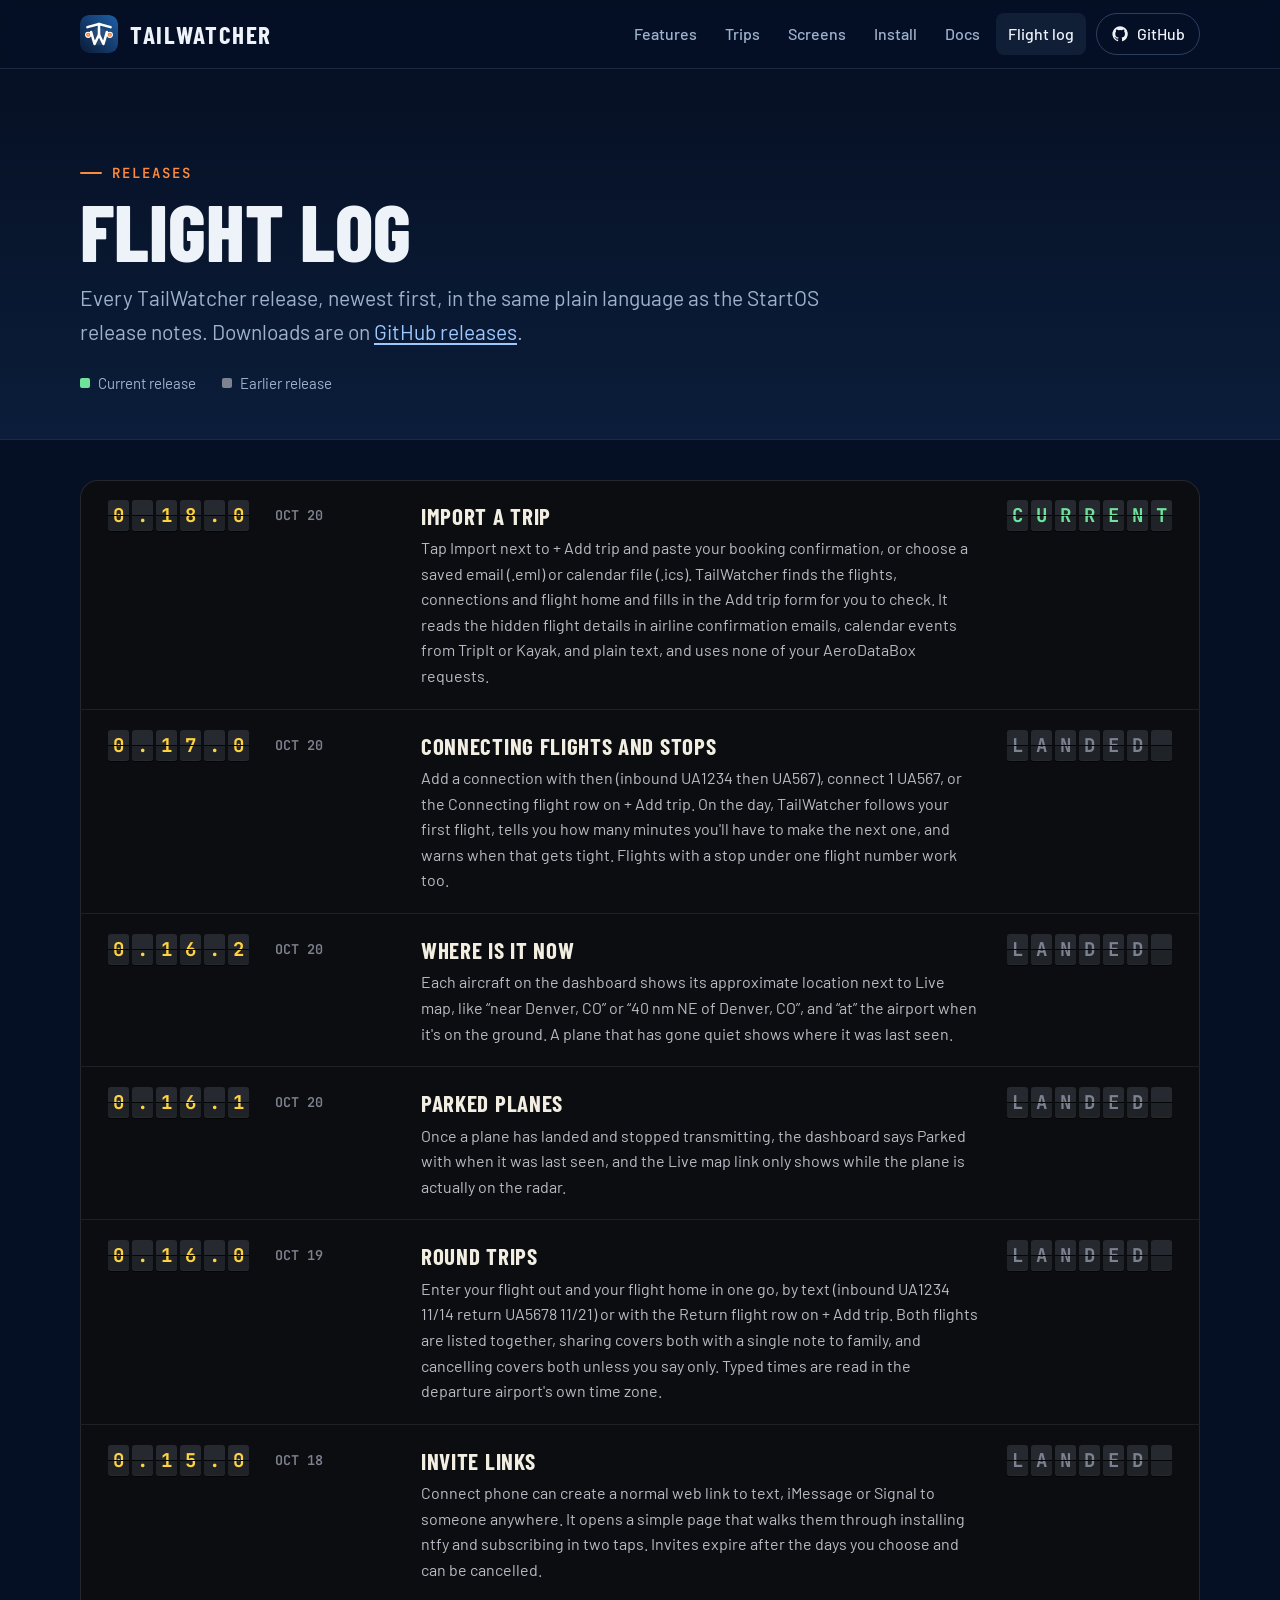
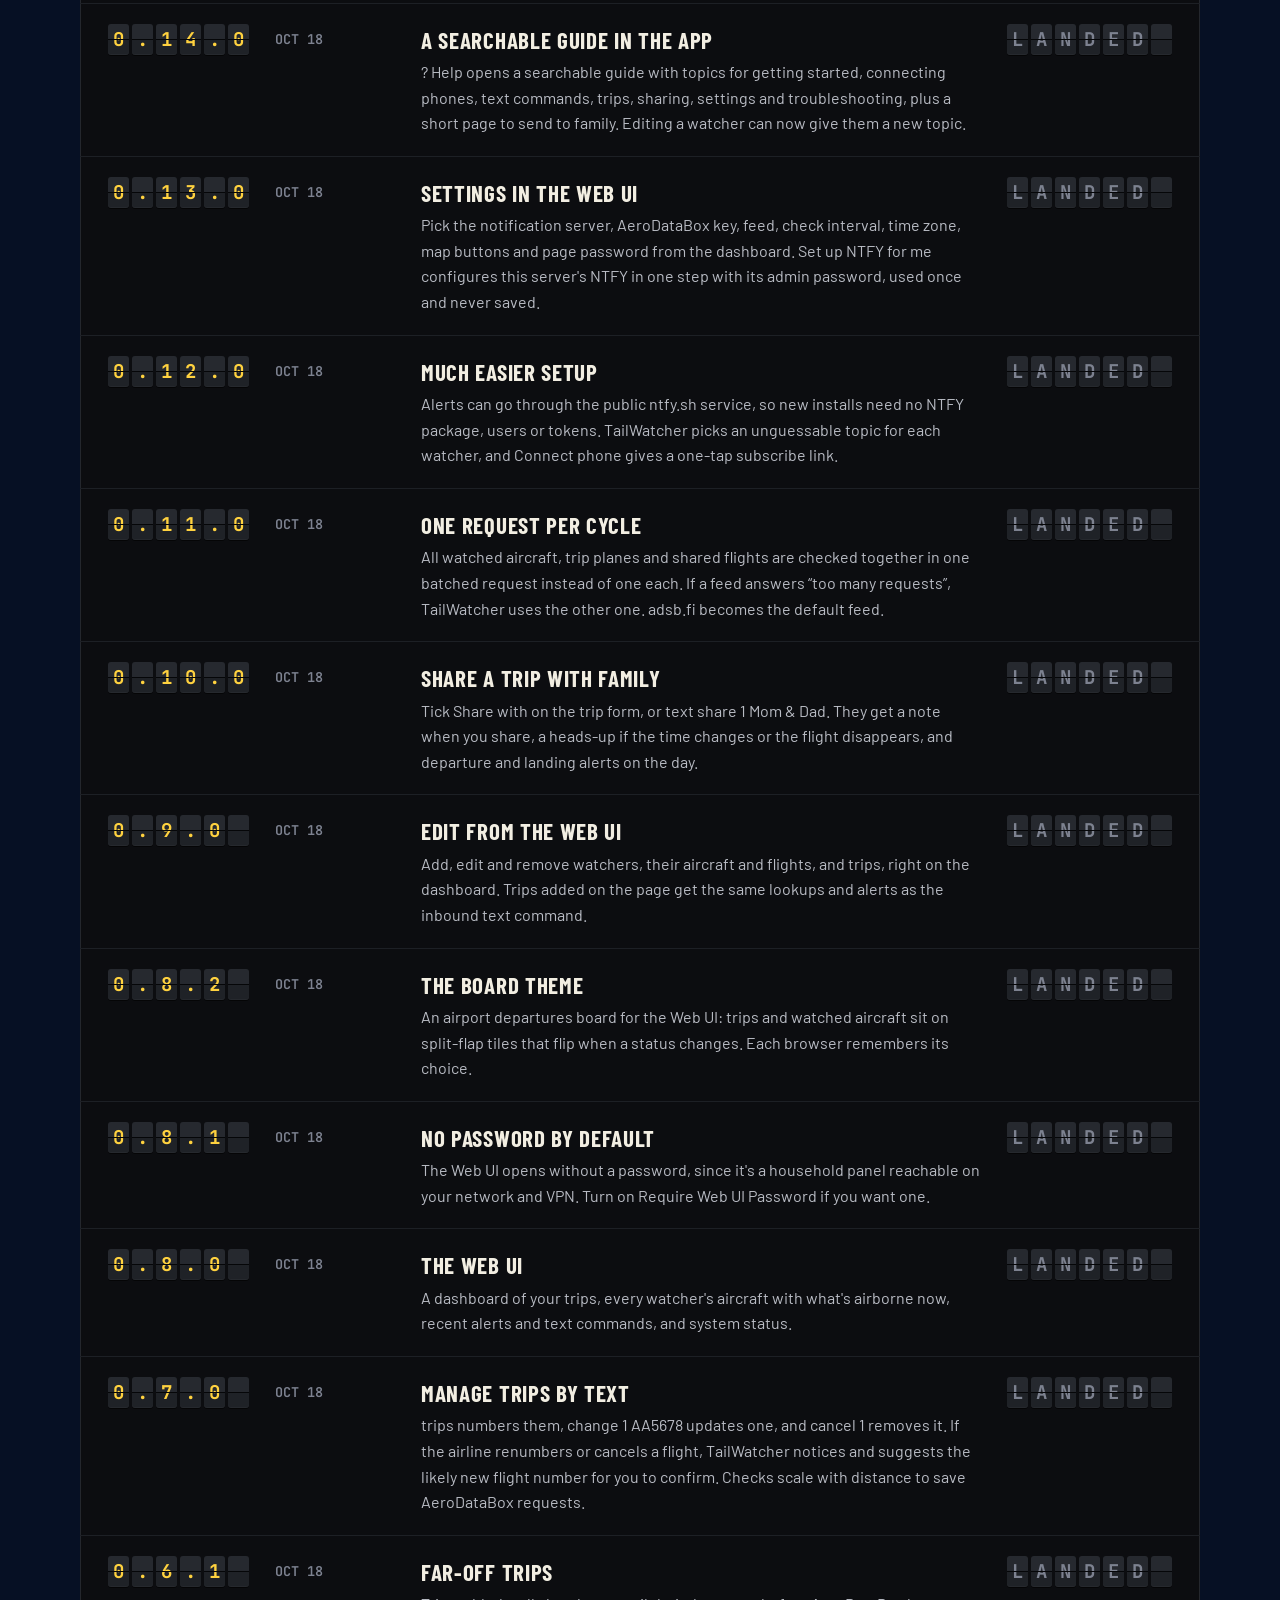
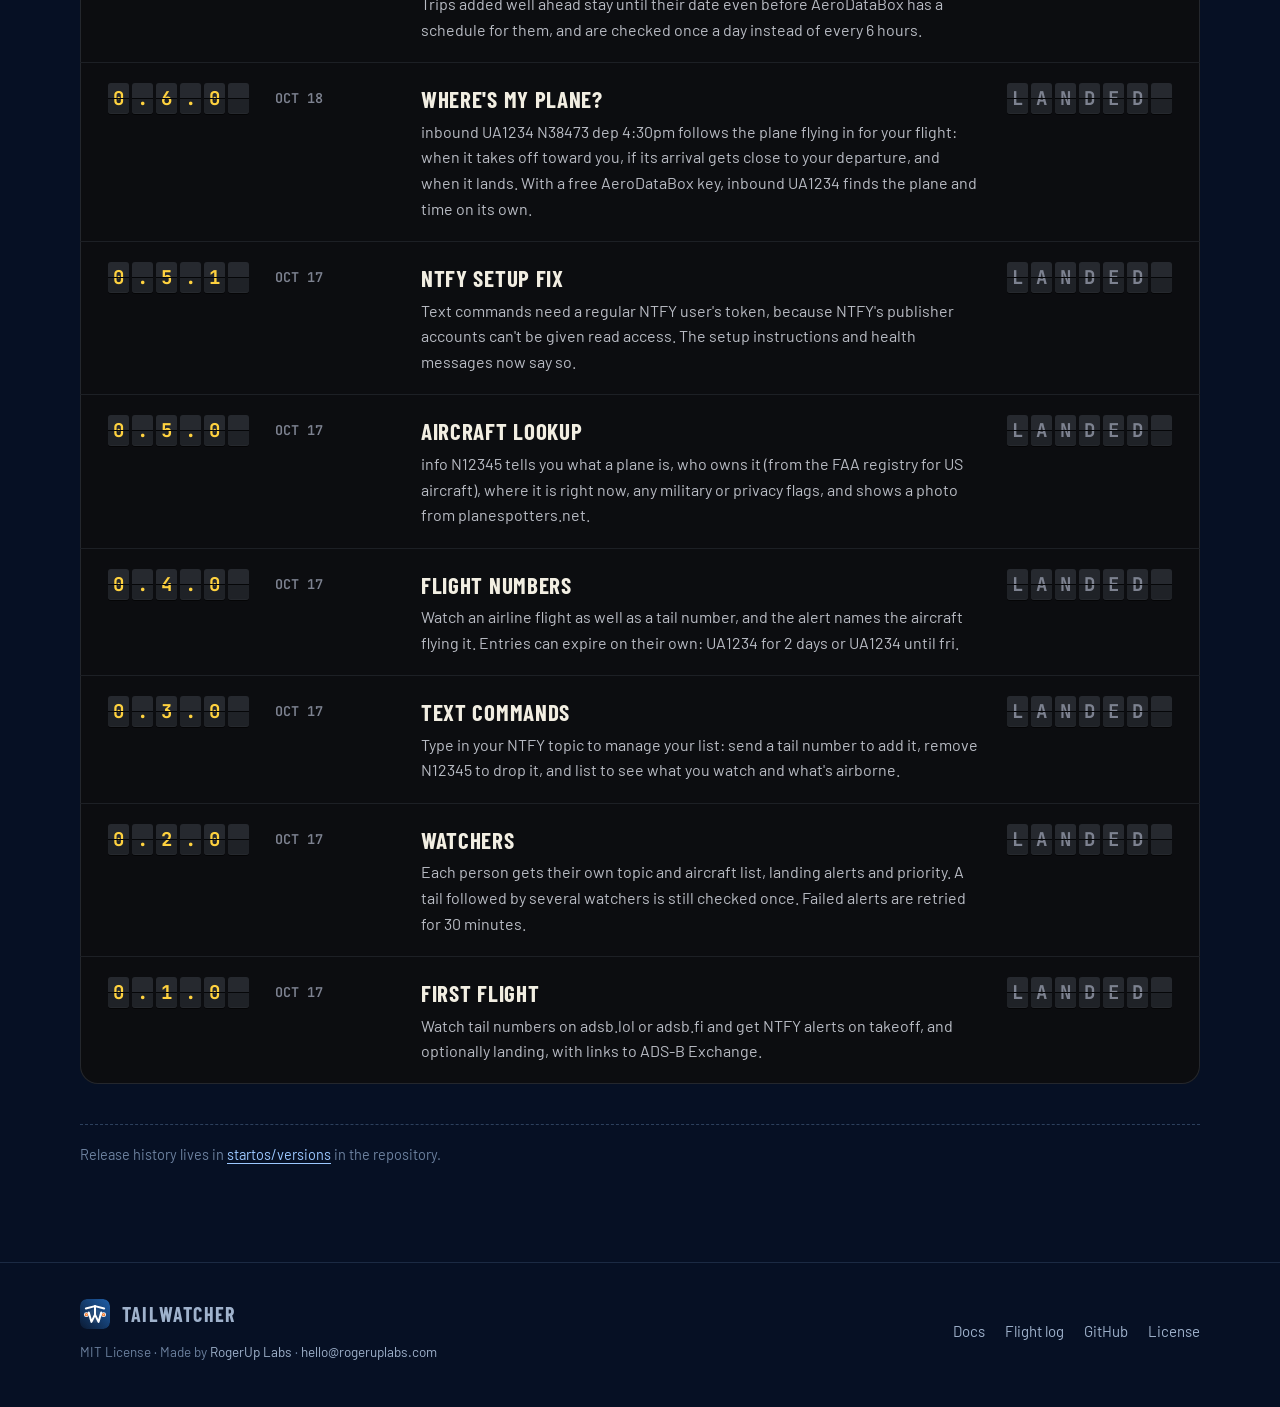
==== commit 6d403f2b: "Point Install at the v0.18.0 release; mark 0.16.1-0.18.0 released Install now links the latest relea" ====
--- a/changelog.html
+++ b/changelog.html
@@ -70,41 +70,41 @@
   <div class="wrap">
     <span class="eyebrow">Releases</span>
     <h1>Flight log</h1>
-    <p class="lede">Every TailWatcher release, newest first, in the same plain language as the StartOS release notes.</p>
-    <div class="legend"><span><i style="background:var(--green)"></i>Current release</span><span><i style="background:var(--glow)"></i>Built and being field-tested, not released yet</span><span><i style="background:#7d8290"></i>Earlier release</span></div>
+    <p class="lede">Every TailWatcher release, newest first, in the same plain language as the StartOS release notes. Downloads are on <a href="https://github.com/RogerUp-Labs/tailwatcher/releases">GitHub releases</a>.</p>
+    <div class="legend"><span><i style="background:var(--green)"></i>Current release</span><span><i style="background:#7d8290"></i>Earlier release</span></div>
   </div>
 </section>
 <div class="wrap log">
   <ol class="log-list" reversed>
-  <li class="log-row next" id="v0.18.0">
+  <li class="log-row" id="v0.18.0">
     <span class="flaps" aria-label="0.18.0"><span class="flap y" aria-hidden="true">0</span><span class="flap y" aria-hidden="true">.</span><span class="flap y" aria-hidden="true">1</span><span class="flap y" aria-hidden="true">8</span><span class="flap y" aria-hidden="true">.</span><span class="flap y" aria-hidden="true">0</span></span>
     <span class="when">OCT 20</span>
     <div class="body"><h2>Import a trip</h2><p>Tap Import next to + Add trip and paste your booking confirmation, or choose a saved email (.eml) or calendar file (.ics). TailWatcher finds the flights, connections and flight home and fills in the Add trip form for you to check. It reads the hidden flight details in airline confirmation emails, calendar events from TripIt or Kayak, and plain text, and uses none of your AeroDataBox requests.</p></div>
-    <div class="st"><span class="flaps" aria-label="IN TEST"><span class="flap o" aria-hidden="true">I</span><span class="flap o" aria-hidden="true">N</span><span class="flap o" aria-hidden="true">&nbsp;</span><span class="flap o" aria-hidden="true">T</span><span class="flap o" aria-hidden="true">E</span><span class="flap o" aria-hidden="true">S</span><span class="flap o" aria-hidden="true">T</span></span></div>
-  </li>
-  <li class="log-row next" id="v0.17.0">
+    <div class="st"><span class="flaps" aria-label="CURRENT"><span class="flap g" aria-hidden="true">C</span><span class="flap g" aria-hidden="true">U</span><span class="flap g" aria-hidden="true">R</span><span class="flap g" aria-hidden="true">R</span><span class="flap g" aria-hidden="true">E</span><span class="flap g" aria-hidden="true">N</span><span class="flap g" aria-hidden="true">T</span></span></div>
+  </li>
+  <li class="log-row" id="v0.17.0">
     <span class="flaps" aria-label="0.17.0"><span class="flap y" aria-hidden="true">0</span><span class="flap y" aria-hidden="true">.</span><span class="flap y" aria-hidden="true">1</span><span class="flap y" aria-hidden="true">7</span><span class="flap y" aria-hidden="true">.</span><span class="flap y" aria-hidden="true">0</span></span>
     <span class="when">OCT 20</span>
     <div class="body"><h2>Connecting flights and stops</h2><p>Add a connection with then (inbound UA1234 then UA567), connect 1 UA567, or the Connecting flight row on + Add trip. On the day, TailWatcher follows your first flight, tells you how many minutes you&#x27;ll have to make the next one, and warns when that gets tight. Flights with a stop under one flight number work too.</p></div>
-    <div class="st"><span class="flaps" aria-label="IN TEST"><span class="flap o" aria-hidden="true">I</span><span class="flap o" aria-hidden="true">N</span><span class="flap o" aria-hidden="true">&nbsp;</span><span class="flap o" aria-hidden="true">T</span><span class="flap o" aria-hidden="true">E</span><span class="flap o" aria-hidden="true">S</span><span class="flap o" aria-hidden="true">T</span></span></div>
-  </li>
-  <li class="log-row next" id="v0.16.2">
+    <div class="st"><span class="flaps" aria-label="LANDED"><span class="flap m" aria-hidden="true">L</span><span class="flap m" aria-hidden="true">A</span><span class="flap m" aria-hidden="true">N</span><span class="flap m" aria-hidden="true">D</span><span class="flap m" aria-hidden="true">E</span><span class="flap m" aria-hidden="true">D</span><span class="flap m" aria-hidden="true">&nbsp;</span></span></div>
+  </li>
+  <li class="log-row" id="v0.16.2">
     <span class="flaps" aria-label="0.16.2"><span class="flap y" aria-hidden="true">0</span><span class="flap y" aria-hidden="true">.</span><span class="flap y" aria-hidden="true">1</span><span class="flap y" aria-hidden="true">6</span><span class="flap y" aria-hidden="true">.</span><span class="flap y" aria-hidden="true">2</span></span>
     <span class="when">OCT 20</span>
     <div class="body"><h2>Where is it now</h2><p>Each aircraft on the dashboard shows its approximate location next to Live map, like “near Denver, CO” or “40 nm NE of Denver, CO”, and “at” the airport when it&#x27;s on the ground. A plane that has gone quiet shows where it was last seen.</p></div>
-    <div class="st"><span class="flaps" aria-label="IN TEST"><span class="flap o" aria-hidden="true">I</span><span class="flap o" aria-hidden="true">N</span><span class="flap o" aria-hidden="true">&nbsp;</span><span class="flap o" aria-hidden="true">T</span><span class="flap o" aria-hidden="true">E</span><span class="flap o" aria-hidden="true">S</span><span class="flap o" aria-hidden="true">T</span></span></div>
-  </li>
-  <li class="log-row next" id="v0.16.1">
+    <div class="st"><span class="flaps" aria-label="LANDED"><span class="flap m" aria-hidden="true">L</span><span class="flap m" aria-hidden="true">A</span><span class="flap m" aria-hidden="true">N</span><span class="flap m" aria-hidden="true">D</span><span class="flap m" aria-hidden="true">E</span><span class="flap m" aria-hidden="true">D</span><span class="flap m" aria-hidden="true">&nbsp;</span></span></div>
+  </li>
+  <li class="log-row" id="v0.16.1">
     <span class="flaps" aria-label="0.16.1"><span class="flap y" aria-hidden="true">0</span><span class="flap y" aria-hidden="true">.</span><span class="flap y" aria-hidden="true">1</span><span class="flap y" aria-hidden="true">6</span><span class="flap y" aria-hidden="true">.</span><span class="flap y" aria-hidden="true">1</span></span>
     <span class="when">OCT 20</span>
     <div class="body"><h2>Parked planes</h2><p>Once a plane has landed and stopped transmitting, the dashboard says Parked with when it was last seen, and the Live map link only shows while the plane is actually on the radar.</p></div>
-    <div class="st"><span class="flaps" aria-label="IN TEST"><span class="flap o" aria-hidden="true">I</span><span class="flap o" aria-hidden="true">N</span><span class="flap o" aria-hidden="true">&nbsp;</span><span class="flap o" aria-hidden="true">T</span><span class="flap o" aria-hidden="true">E</span><span class="flap o" aria-hidden="true">S</span><span class="flap o" aria-hidden="true">T</span></span></div>
+    <div class="st"><span class="flaps" aria-label="LANDED"><span class="flap m" aria-hidden="true">L</span><span class="flap m" aria-hidden="true">A</span><span class="flap m" aria-hidden="true">N</span><span class="flap m" aria-hidden="true">D</span><span class="flap m" aria-hidden="true">E</span><span class="flap m" aria-hidden="true">D</span><span class="flap m" aria-hidden="true">&nbsp;</span></span></div>
   </li>
   <li class="log-row" id="v0.16.0">
     <span class="flaps" aria-label="0.16.0"><span class="flap y" aria-hidden="true">0</span><span class="flap y" aria-hidden="true">.</span><span class="flap y" aria-hidden="true">1</span><span class="flap y" aria-hidden="true">6</span><span class="flap y" aria-hidden="true">.</span><span class="flap y" aria-hidden="true">0</span></span>
     <span class="when">OCT 19</span>
     <div class="body"><h2>Round trips</h2><p>Enter your flight out and your flight home in one go, by text (inbound UA1234 11/14 return UA5678 11/21) or with the Return flight row on + Add trip. Both flights are listed together, sharing covers both with a single note to family, and cancelling covers both unless you say only. Typed times are read in the departure airport&#x27;s own time zone.</p></div>
-    <div class="st"><span class="flaps" aria-label="CURRENT"><span class="flap g" aria-hidden="true">C</span><span class="flap g" aria-hidden="true">U</span><span class="flap g" aria-hidden="true">R</span><span class="flap g" aria-hidden="true">R</span><span class="flap g" aria-hidden="true">E</span><span class="flap g" aria-hidden="true">N</span><span class="flap g" aria-hidden="true">T</span></span></div>
+    <div class="st"><span class="flaps" aria-label="LANDED"><span class="flap m" aria-hidden="true">L</span><span class="flap m" aria-hidden="true">A</span><span class="flap m" aria-hidden="true">N</span><span class="flap m" aria-hidden="true">D</span><span class="flap m" aria-hidden="true">E</span><span class="flap m" aria-hidden="true">D</span><span class="flap m" aria-hidden="true">&nbsp;</span></span></div>
   </li>
   <li class="log-row" id="v0.15.0">
     <span class="flaps" aria-label="0.15.0"><span class="flap y" aria-hidden="true">0</span><span class="flap y" aria-hidden="true">.</span><span class="flap y" aria-hidden="true">1</span><span class="flap y" aria-hidden="true">5</span><span class="flap y" aria-hidden="true">.</span><span class="flap y" aria-hidden="true">0</span></span>
--- a/assets/site.css
+++ b/assets/site.css
@@ -393,6 +393,9 @@
 .checklist h3 { font: 700 21px/1.15 var(--display); text-transform: uppercase; letter-spacing: .04em; }
 .checklist p { color: var(--muted); font-size: 16px; margin-top: 4px; }
 .checklist pre { margin: 12px 0 0; background: #050a16; border: 1px solid var(--line); border-radius: 10px; padding: 12px 14px; overflow-x: auto; font: 500 13.5px/1.6 var(--mono); color: #dbe9ff; }
+.checklist p + p { margin-top: 10px; }
+.dl-row { display: flex; flex-wrap: wrap; gap: 10px; margin-top: 14px; }
+.dl-row .btn { min-height: 44px; font-size: 16px; padding: 0 18px; }
 .checklist pre .c { color: var(--faint); }
 .checklist pre code { white-space: pre; background: none; border: 0; padding: 0; font-size: inherit; color: inherit; }
 .needs { border-radius: 18px; padding: 24px; background: var(--paper); color: var(--paper-ink); }
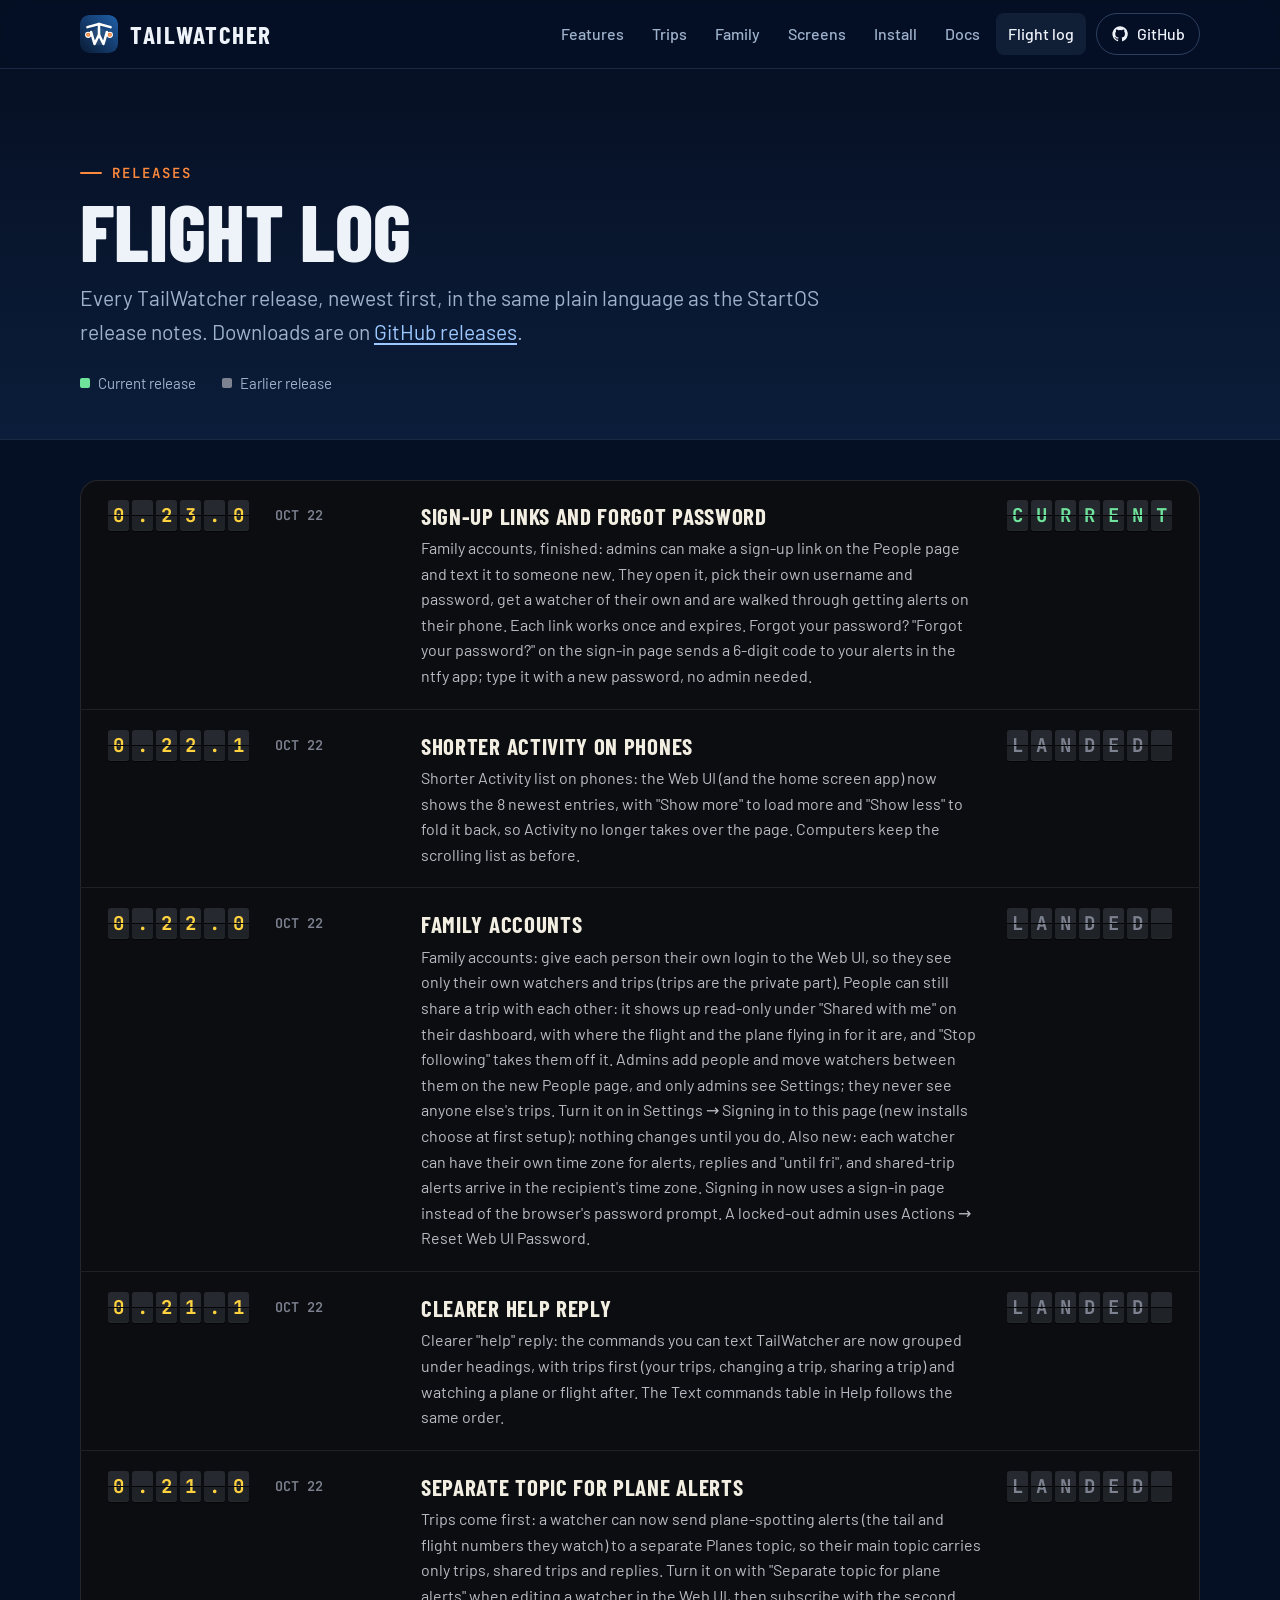
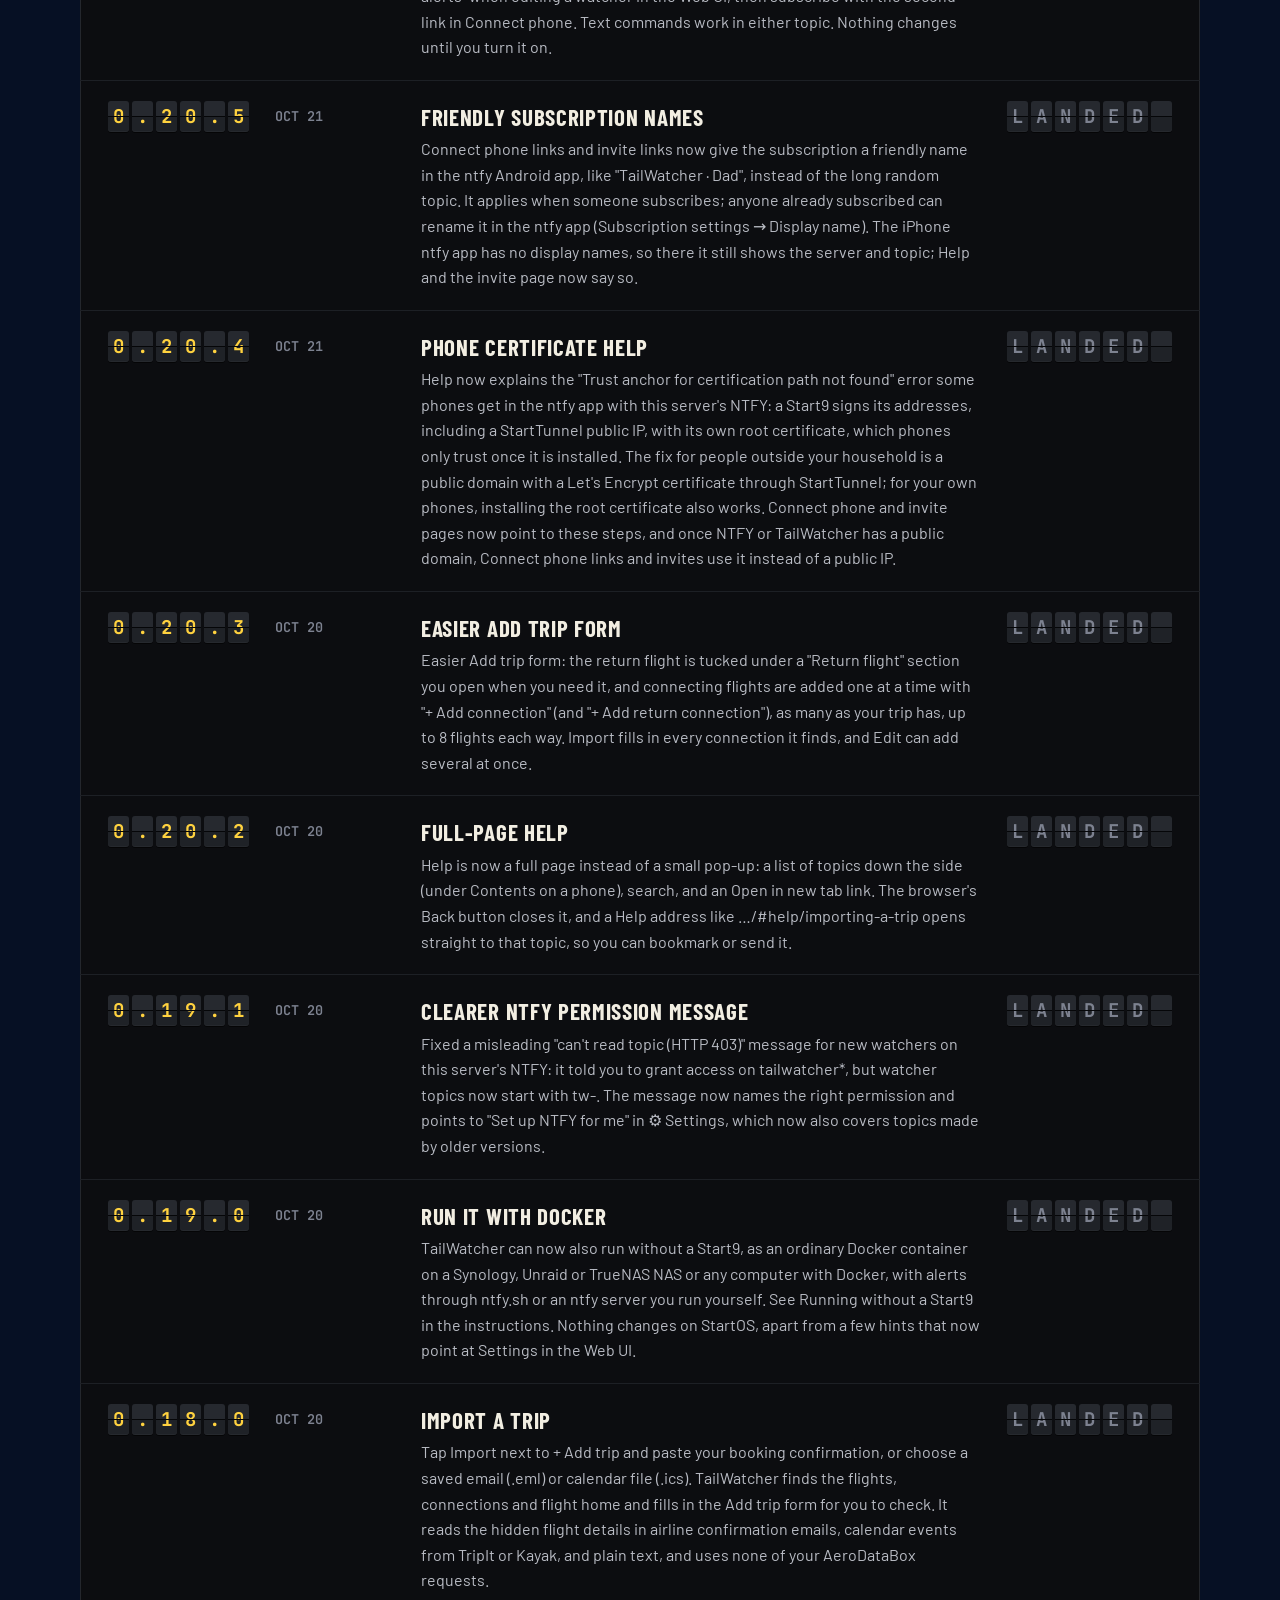
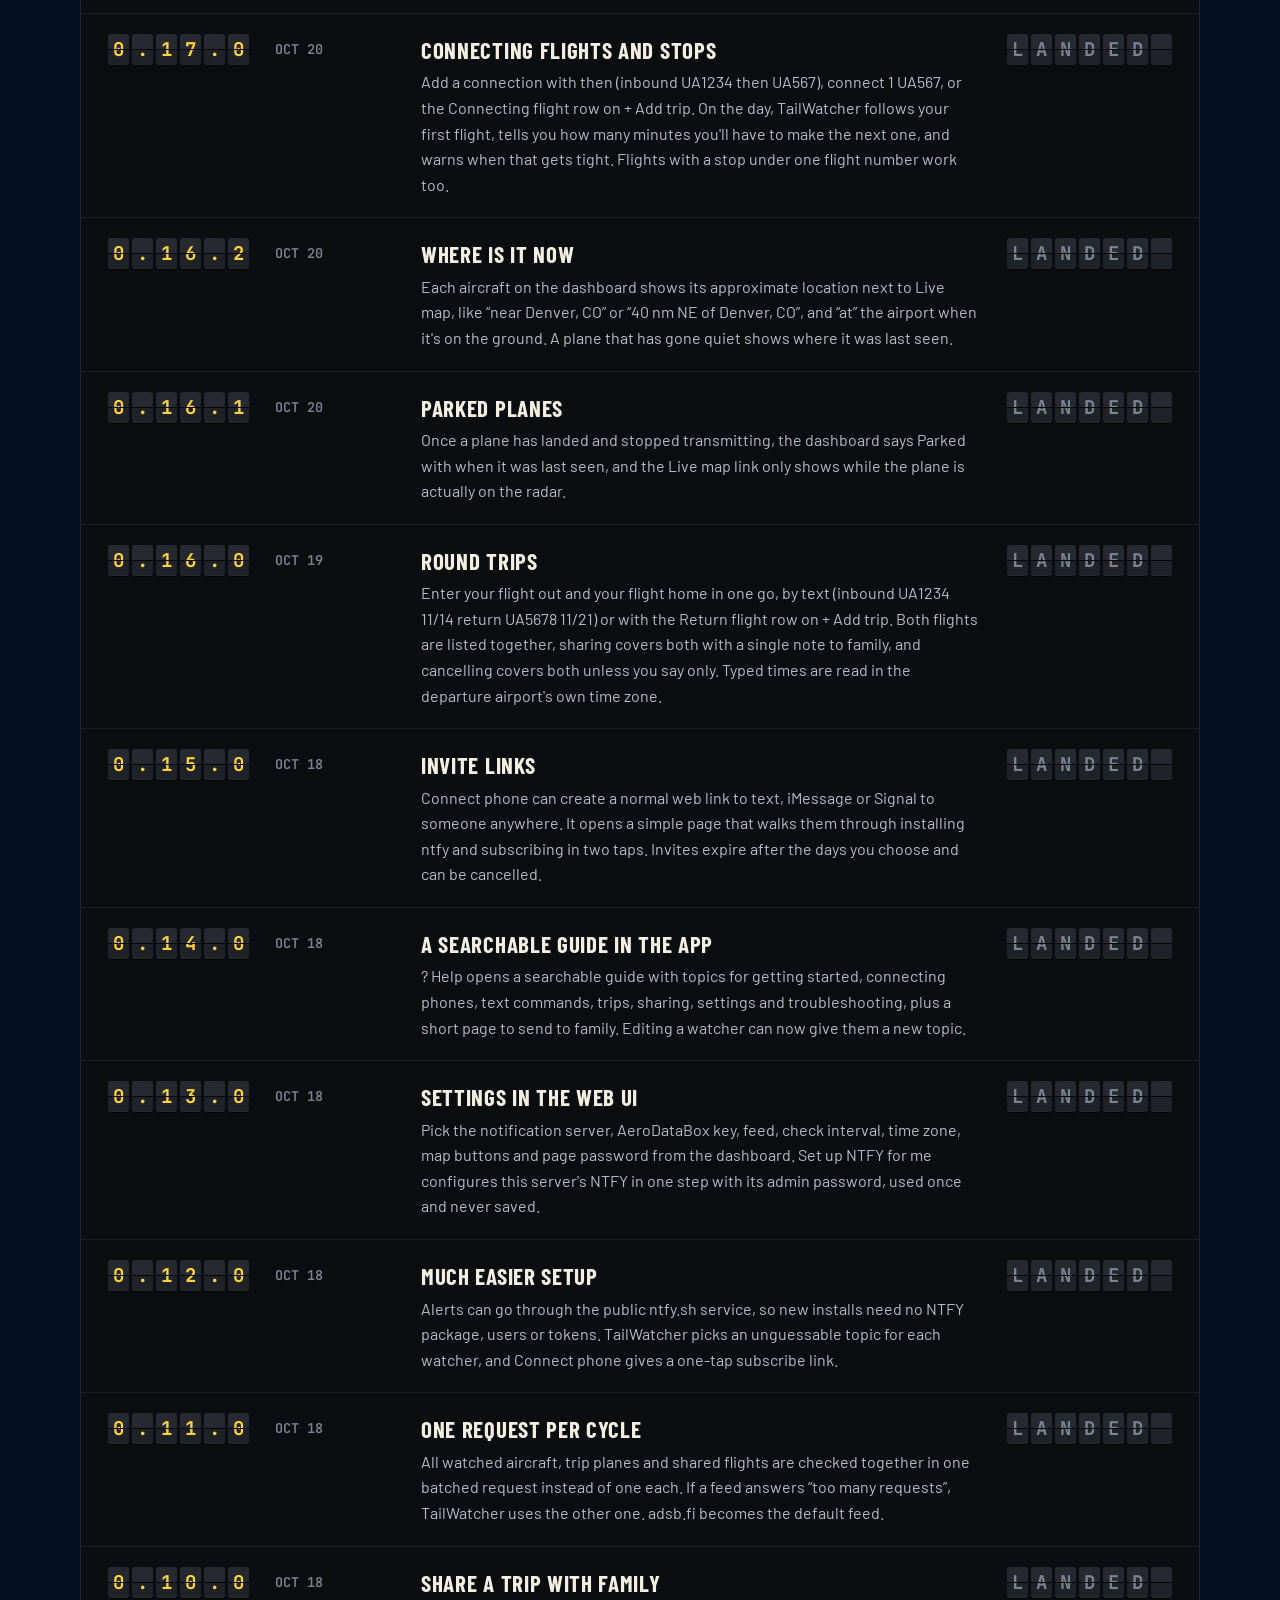
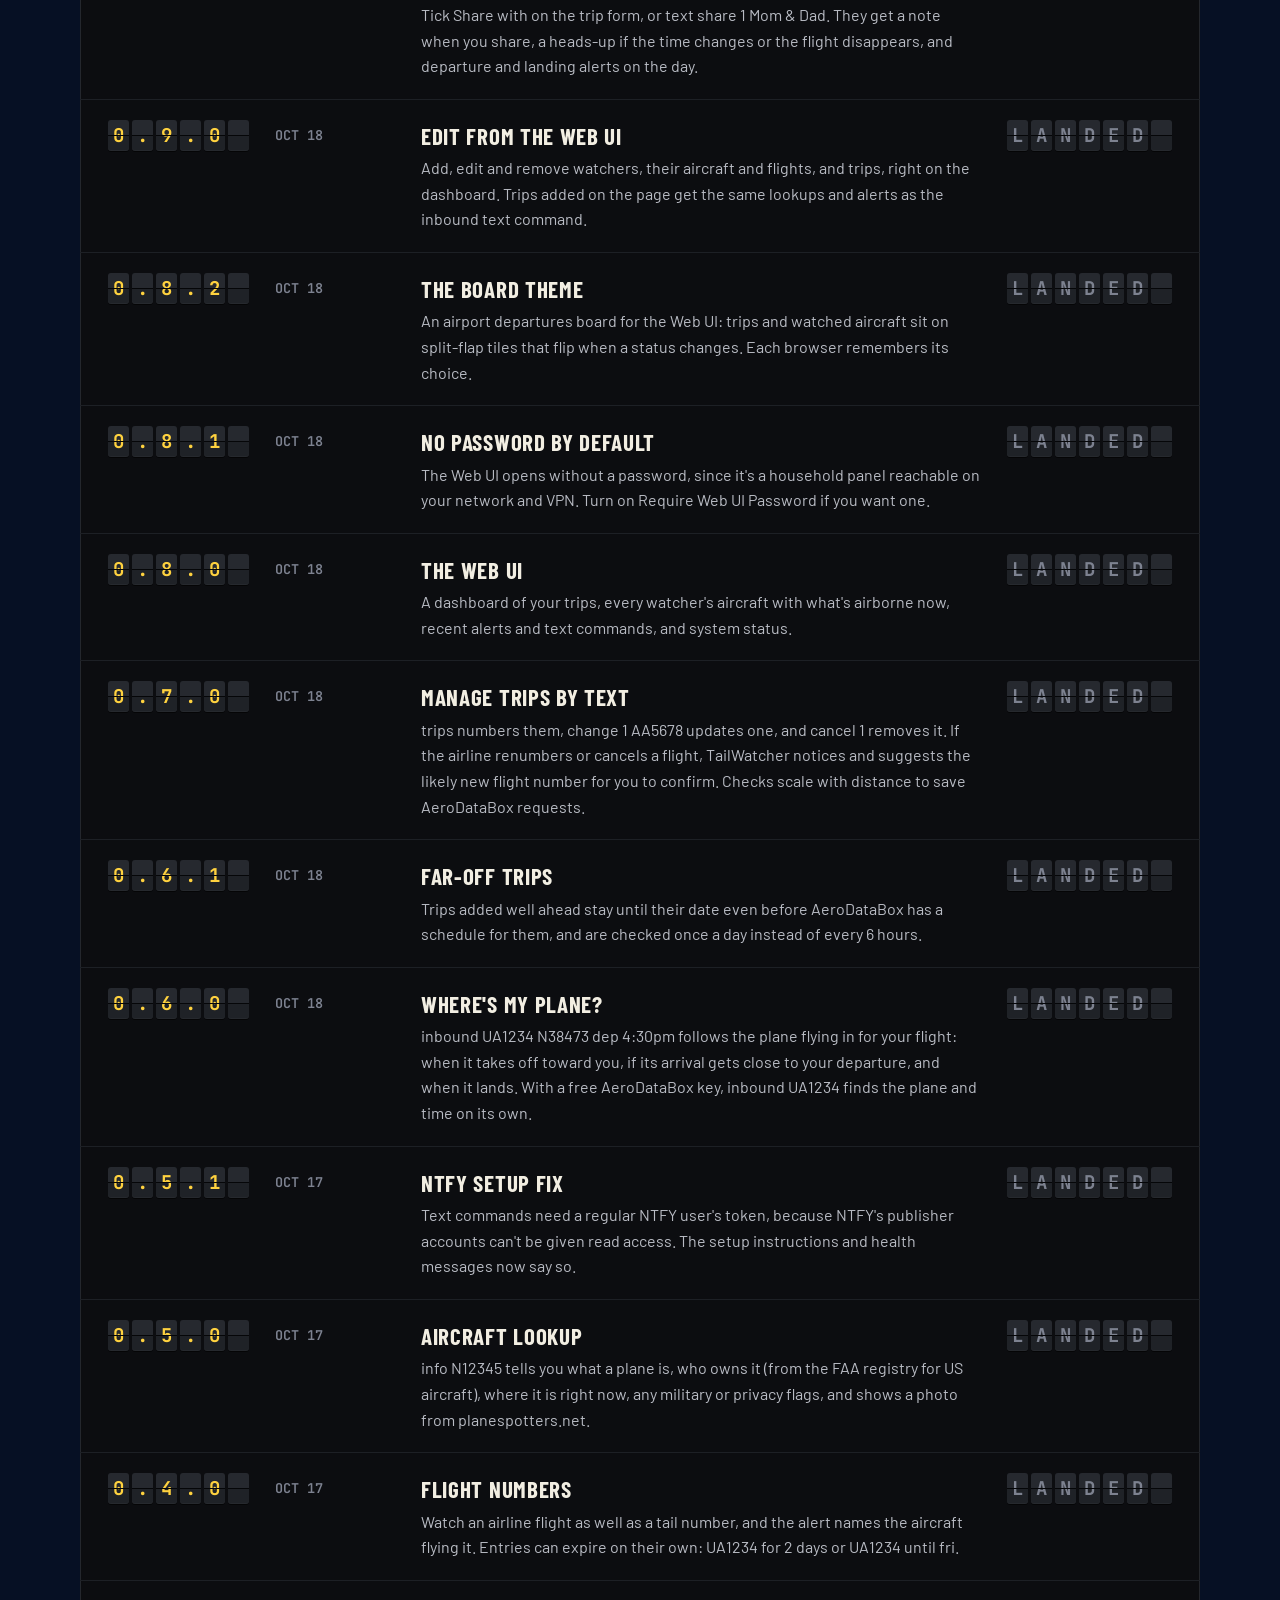
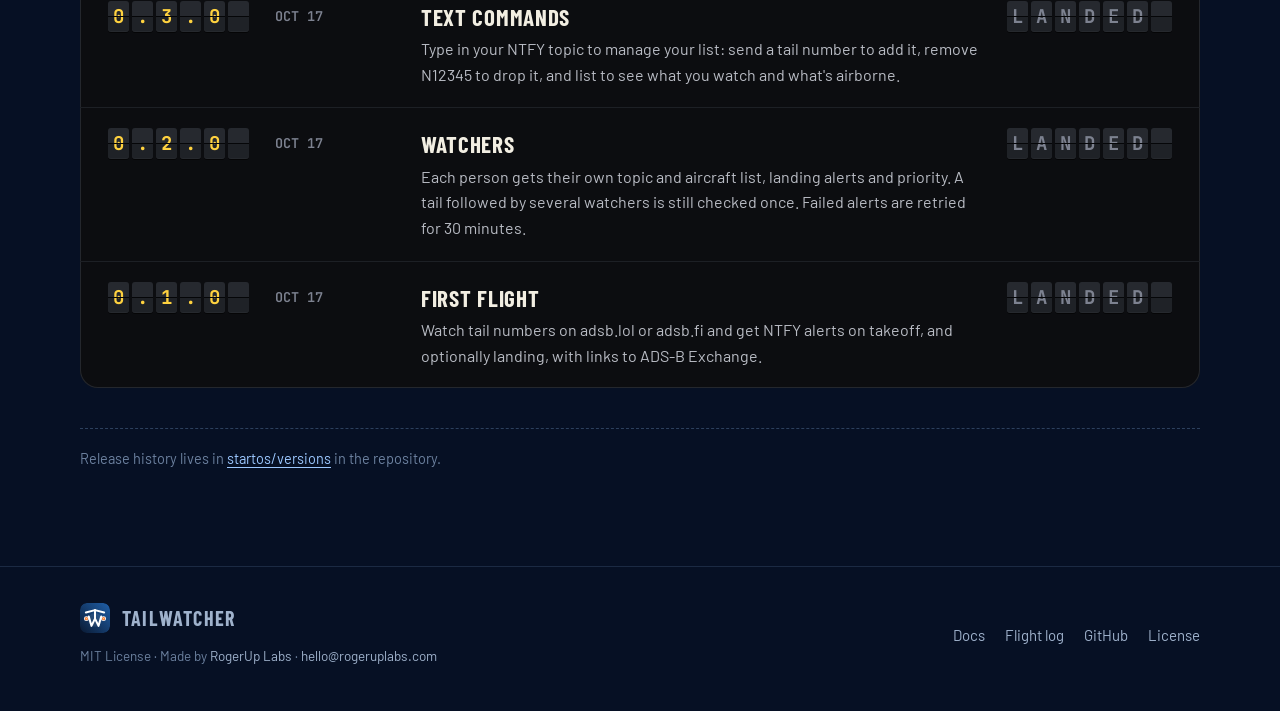
==== commit 3c297785: "Family accounts, Docker and 0.19-0.23 on the site Trips-first hero copy, a Family accounts section (" ====
--- a/changelog.html
+++ b/changelog.html
@@ -5,13 +5,13 @@
 <meta name="viewport" content="width=device-width, initial-scale=1, viewport-fit=cover">
 <title>TailWatcher Flight Log</title>
 <meta name="claude:viewport-fit-sides" content="cover">
-<meta name="description" content="Every TailWatcher release, newest first: round trips, sharing, the Board theme, invite links and more.">
+<meta name="description" content="Every TailWatcher release, newest first: family accounts, Docker, round trips, sharing, the Board theme and more.">
 <meta name="theme-color" content="#061024">
 
 <link rel="icon" href="icon.svg" type="image/svg+xml">
 <link rel="canonical" href="https://tailwatcher.org/changelog.html">
 <meta property="og:title" content="TailWatcher Flight Log">
-<meta property="og:description" content="Every TailWatcher release, newest first: round trips, sharing, the Board theme, invite links and more.">
+<meta property="og:description" content="Every TailWatcher release, newest first: family accounts, Docker, round trips, sharing, the Board theme and more.">
 <meta property="og:image" content="https://tailwatcher.org/assets/img/og.png">
 <link rel="preconnect" href="https://fonts.googleapis.com">
 <link rel="preconnect" href="https://fonts.gstatic.com" crossorigin>
@@ -56,6 +56,7 @@
     <nav class="nav-links" id="nav-links" aria-label="Main">
       <a href="./#features">Features</a>
       <a href="./#trips">Trips</a>
+      <a href="./#family">Family</a>
       <a href="./#screens">Screens</a>
       <a href="./#install">Install</a>
       <a href="docs.html">Docs</a>
@@ -76,11 +77,77 @@
 </section>
 <div class="wrap log">
   <ol class="log-list" reversed>
+  <li class="log-row" id="v0.23.0">
+    <span class="flaps" aria-label="0.23.0"><span class="flap y" aria-hidden="true">0</span><span class="flap y" aria-hidden="true">.</span><span class="flap y" aria-hidden="true">2</span><span class="flap y" aria-hidden="true">3</span><span class="flap y" aria-hidden="true">.</span><span class="flap y" aria-hidden="true">0</span></span>
+    <span class="when">OCT 22</span>
+    <div class="body"><h2>Sign-up links and forgot password</h2><p>Family accounts, finished: admins can make a sign-up link on the People page and text it to someone new. They open it, pick their own username and password, get a watcher of their own and are walked through getting alerts on their phone. Each link works once and expires. Forgot your password? &quot;Forgot your password?&quot; on the sign-in page sends a 6-digit code to your alerts in the ntfy app; type it with a new password, no admin needed.</p></div>
+    <div class="st"><span class="flaps" aria-label="CURRENT"><span class="flap g" aria-hidden="true">C</span><span class="flap g" aria-hidden="true">U</span><span class="flap g" aria-hidden="true">R</span><span class="flap g" aria-hidden="true">R</span><span class="flap g" aria-hidden="true">E</span><span class="flap g" aria-hidden="true">N</span><span class="flap g" aria-hidden="true">T</span></span></div>
+  </li>
+  <li class="log-row" id="v0.22.1">
+    <span class="flaps" aria-label="0.22.1"><span class="flap y" aria-hidden="true">0</span><span class="flap y" aria-hidden="true">.</span><span class="flap y" aria-hidden="true">2</span><span class="flap y" aria-hidden="true">2</span><span class="flap y" aria-hidden="true">.</span><span class="flap y" aria-hidden="true">1</span></span>
+    <span class="when">OCT 22</span>
+    <div class="body"><h2>Shorter Activity on phones</h2><p>Shorter Activity list on phones: the Web UI (and the home screen app) now shows the 8 newest entries, with &quot;Show more&quot; to load more and &quot;Show less&quot; to fold it back, so Activity no longer takes over the page. Computers keep the scrolling list as before.</p></div>
+    <div class="st"><span class="flaps" aria-label="LANDED"><span class="flap m" aria-hidden="true">L</span><span class="flap m" aria-hidden="true">A</span><span class="flap m" aria-hidden="true">N</span><span class="flap m" aria-hidden="true">D</span><span class="flap m" aria-hidden="true">E</span><span class="flap m" aria-hidden="true">D</span><span class="flap m" aria-hidden="true">&nbsp;</span></span></div>
+  </li>
+  <li class="log-row" id="v0.22.0">
+    <span class="flaps" aria-label="0.22.0"><span class="flap y" aria-hidden="true">0</span><span class="flap y" aria-hidden="true">.</span><span class="flap y" aria-hidden="true">2</span><span class="flap y" aria-hidden="true">2</span><span class="flap y" aria-hidden="true">.</span><span class="flap y" aria-hidden="true">0</span></span>
+    <span class="when">OCT 22</span>
+    <div class="body"><h2>Family accounts</h2><p>Family accounts: give each person their own login to the Web UI, so they see only their own watchers and trips (trips are the private part). People can still share a trip with each other: it shows up read-only under &quot;Shared with me&quot; on their dashboard, with where the flight and the plane flying in for it are, and &quot;Stop following&quot; takes them off it. Admins add people and move watchers between them on the new People page, and only admins see Settings; they never see anyone else&#x27;s trips. Turn it on in Settings → Signing in to this page (new installs choose at first setup); nothing changes until you do. Also new: each watcher can have their own time zone for alerts, replies and &quot;until fri&quot;, and shared-trip alerts arrive in the recipient&#x27;s time zone. Signing in now uses a sign-in page instead of the browser&#x27;s password prompt. A locked-out admin uses Actions → Reset Web UI Password.</p></div>
+    <div class="st"><span class="flaps" aria-label="LANDED"><span class="flap m" aria-hidden="true">L</span><span class="flap m" aria-hidden="true">A</span><span class="flap m" aria-hidden="true">N</span><span class="flap m" aria-hidden="true">D</span><span class="flap m" aria-hidden="true">E</span><span class="flap m" aria-hidden="true">D</span><span class="flap m" aria-hidden="true">&nbsp;</span></span></div>
+  </li>
+  <li class="log-row" id="v0.21.1">
+    <span class="flaps" aria-label="0.21.1"><span class="flap y" aria-hidden="true">0</span><span class="flap y" aria-hidden="true">.</span><span class="flap y" aria-hidden="true">2</span><span class="flap y" aria-hidden="true">1</span><span class="flap y" aria-hidden="true">.</span><span class="flap y" aria-hidden="true">1</span></span>
+    <span class="when">OCT 22</span>
+    <div class="body"><h2>Clearer help reply</h2><p>Clearer &quot;help&quot; reply: the commands you can text TailWatcher are now grouped under headings, with trips first (your trips, changing a trip, sharing a trip) and watching a plane or flight after. The Text commands table in Help follows the same order.</p></div>
+    <div class="st"><span class="flaps" aria-label="LANDED"><span class="flap m" aria-hidden="true">L</span><span class="flap m" aria-hidden="true">A</span><span class="flap m" aria-hidden="true">N</span><span class="flap m" aria-hidden="true">D</span><span class="flap m" aria-hidden="true">E</span><span class="flap m" aria-hidden="true">D</span><span class="flap m" aria-hidden="true">&nbsp;</span></span></div>
+  </li>
+  <li class="log-row" id="v0.21.0">
+    <span class="flaps" aria-label="0.21.0"><span class="flap y" aria-hidden="true">0</span><span class="flap y" aria-hidden="true">.</span><span class="flap y" aria-hidden="true">2</span><span class="flap y" aria-hidden="true">1</span><span class="flap y" aria-hidden="true">.</span><span class="flap y" aria-hidden="true">0</span></span>
+    <span class="when">OCT 22</span>
+    <div class="body"><h2>Separate topic for plane alerts</h2><p>Trips come first: a watcher can now send plane-spotting alerts (the tail and flight numbers they watch) to a separate Planes topic, so their main topic carries only trips, shared trips and replies. Turn it on with &quot;Separate topic for plane alerts&quot; when editing a watcher in the Web UI, then subscribe with the second link in Connect phone. Text commands work in either topic. Nothing changes until you turn it on.</p></div>
+    <div class="st"><span class="flaps" aria-label="LANDED"><span class="flap m" aria-hidden="true">L</span><span class="flap m" aria-hidden="true">A</span><span class="flap m" aria-hidden="true">N</span><span class="flap m" aria-hidden="true">D</span><span class="flap m" aria-hidden="true">E</span><span class="flap m" aria-hidden="true">D</span><span class="flap m" aria-hidden="true">&nbsp;</span></span></div>
+  </li>
+  <li class="log-row" id="v0.20.5">
+    <span class="flaps" aria-label="0.20.5"><span class="flap y" aria-hidden="true">0</span><span class="flap y" aria-hidden="true">.</span><span class="flap y" aria-hidden="true">2</span><span class="flap y" aria-hidden="true">0</span><span class="flap y" aria-hidden="true">.</span><span class="flap y" aria-hidden="true">5</span></span>
+    <span class="when">OCT 21</span>
+    <div class="body"><h2>Friendly subscription names</h2><p>Connect phone links and invite links now give the subscription a friendly name in the ntfy Android app, like &quot;TailWatcher · Dad&quot;, instead of the long random topic. It applies when someone subscribes; anyone already subscribed can rename it in the ntfy app (Subscription settings → Display name). The iPhone ntfy app has no display names, so there it still shows the server and topic; Help and the invite page now say so.</p></div>
+    <div class="st"><span class="flaps" aria-label="LANDED"><span class="flap m" aria-hidden="true">L</span><span class="flap m" aria-hidden="true">A</span><span class="flap m" aria-hidden="true">N</span><span class="flap m" aria-hidden="true">D</span><span class="flap m" aria-hidden="true">E</span><span class="flap m" aria-hidden="true">D</span><span class="flap m" aria-hidden="true">&nbsp;</span></span></div>
+  </li>
+  <li class="log-row" id="v0.20.4">
+    <span class="flaps" aria-label="0.20.4"><span class="flap y" aria-hidden="true">0</span><span class="flap y" aria-hidden="true">.</span><span class="flap y" aria-hidden="true">2</span><span class="flap y" aria-hidden="true">0</span><span class="flap y" aria-hidden="true">.</span><span class="flap y" aria-hidden="true">4</span></span>
+    <span class="when">OCT 21</span>
+    <div class="body"><h2>Phone certificate help</h2><p>Help now explains the &quot;Trust anchor for certification path not found&quot; error some phones get in the ntfy app with this server&#x27;s NTFY: a Start9 signs its addresses, including a StartTunnel public IP, with its own root certificate, which phones only trust once it is installed. The fix for people outside your household is a public domain with a Let&#x27;s Encrypt certificate through StartTunnel; for your own phones, installing the root certificate also works. Connect phone and invite pages now point to these steps, and once NTFY or TailWatcher has a public domain, Connect phone links and invites use it instead of a public IP.</p></div>
+    <div class="st"><span class="flaps" aria-label="LANDED"><span class="flap m" aria-hidden="true">L</span><span class="flap m" aria-hidden="true">A</span><span class="flap m" aria-hidden="true">N</span><span class="flap m" aria-hidden="true">D</span><span class="flap m" aria-hidden="true">E</span><span class="flap m" aria-hidden="true">D</span><span class="flap m" aria-hidden="true">&nbsp;</span></span></div>
+  </li>
+  <li class="log-row" id="v0.20.3">
+    <span class="flaps" aria-label="0.20.3"><span class="flap y" aria-hidden="true">0</span><span class="flap y" aria-hidden="true">.</span><span class="flap y" aria-hidden="true">2</span><span class="flap y" aria-hidden="true">0</span><span class="flap y" aria-hidden="true">.</span><span class="flap y" aria-hidden="true">3</span></span>
+    <span class="when">OCT 20</span>
+    <div class="body"><h2>Easier Add trip form</h2><p>Easier Add trip form: the return flight is tucked under a &quot;Return flight&quot; section you open when you need it, and connecting flights are added one at a time with &quot;+ Add connection&quot; (and &quot;+ Add return connection&quot;), as many as your trip has, up to 8 flights each way. Import fills in every connection it finds, and Edit can add several at once.</p></div>
+    <div class="st"><span class="flaps" aria-label="LANDED"><span class="flap m" aria-hidden="true">L</span><span class="flap m" aria-hidden="true">A</span><span class="flap m" aria-hidden="true">N</span><span class="flap m" aria-hidden="true">D</span><span class="flap m" aria-hidden="true">E</span><span class="flap m" aria-hidden="true">D</span><span class="flap m" aria-hidden="true">&nbsp;</span></span></div>
+  </li>
+  <li class="log-row" id="v0.20.2">
+    <span class="flaps" aria-label="0.20.2"><span class="flap y" aria-hidden="true">0</span><span class="flap y" aria-hidden="true">.</span><span class="flap y" aria-hidden="true">2</span><span class="flap y" aria-hidden="true">0</span><span class="flap y" aria-hidden="true">.</span><span class="flap y" aria-hidden="true">2</span></span>
+    <span class="when">OCT 20</span>
+    <div class="body"><h2>Full-page Help</h2><p>Help is now a full page instead of a small pop-up: a list of topics down the side (under Contents on a phone), search, and an Open in new tab link. The browser&#x27;s Back button closes it, and a Help address like …/#help/importing-a-trip opens straight to that topic, so you can bookmark or send it.</p></div>
+    <div class="st"><span class="flaps" aria-label="LANDED"><span class="flap m" aria-hidden="true">L</span><span class="flap m" aria-hidden="true">A</span><span class="flap m" aria-hidden="true">N</span><span class="flap m" aria-hidden="true">D</span><span class="flap m" aria-hidden="true">E</span><span class="flap m" aria-hidden="true">D</span><span class="flap m" aria-hidden="true">&nbsp;</span></span></div>
+  </li>
+  <li class="log-row" id="v0.19.1">
+    <span class="flaps" aria-label="0.19.1"><span class="flap y" aria-hidden="true">0</span><span class="flap y" aria-hidden="true">.</span><span class="flap y" aria-hidden="true">1</span><span class="flap y" aria-hidden="true">9</span><span class="flap y" aria-hidden="true">.</span><span class="flap y" aria-hidden="true">1</span></span>
+    <span class="when">OCT 20</span>
+    <div class="body"><h2>Clearer ntfy permission message</h2><p>Fixed a misleading &quot;can&#x27;t read topic (HTTP 403)&quot; message for new watchers on this server&#x27;s NTFY: it told you to grant access on tailwatcher*, but watcher topics now start with tw-. The message now names the right permission and points to &quot;Set up NTFY for me&quot; in ⚙ Settings, which now also covers topics made by older versions.</p></div>
+    <div class="st"><span class="flaps" aria-label="LANDED"><span class="flap m" aria-hidden="true">L</span><span class="flap m" aria-hidden="true">A</span><span class="flap m" aria-hidden="true">N</span><span class="flap m" aria-hidden="true">D</span><span class="flap m" aria-hidden="true">E</span><span class="flap m" aria-hidden="true">D</span><span class="flap m" aria-hidden="true">&nbsp;</span></span></div>
+  </li>
+  <li class="log-row" id="v0.19.0">
+    <span class="flaps" aria-label="0.19.0"><span class="flap y" aria-hidden="true">0</span><span class="flap y" aria-hidden="true">.</span><span class="flap y" aria-hidden="true">1</span><span class="flap y" aria-hidden="true">9</span><span class="flap y" aria-hidden="true">.</span><span class="flap y" aria-hidden="true">0</span></span>
+    <span class="when">OCT 20</span>
+    <div class="body"><h2>Run it with Docker</h2><p>TailWatcher can now also run without a Start9, as an ordinary Docker container on a Synology, Unraid or TrueNAS NAS or any computer with Docker, with alerts through ntfy.sh or an ntfy server you run yourself. See Running without a Start9 in the instructions. Nothing changes on StartOS, apart from a few hints that now point at Settings in the Web UI.</p></div>
+    <div class="st"><span class="flaps" aria-label="LANDED"><span class="flap m" aria-hidden="true">L</span><span class="flap m" aria-hidden="true">A</span><span class="flap m" aria-hidden="true">N</span><span class="flap m" aria-hidden="true">D</span><span class="flap m" aria-hidden="true">E</span><span class="flap m" aria-hidden="true">D</span><span class="flap m" aria-hidden="true">&nbsp;</span></span></div>
+  </li>
   <li class="log-row" id="v0.18.0">
     <span class="flaps" aria-label="0.18.0"><span class="flap y" aria-hidden="true">0</span><span class="flap y" aria-hidden="true">.</span><span class="flap y" aria-hidden="true">1</span><span class="flap y" aria-hidden="true">8</span><span class="flap y" aria-hidden="true">.</span><span class="flap y" aria-hidden="true">0</span></span>
     <span class="when">OCT 20</span>
     <div class="body"><h2>Import a trip</h2><p>Tap Import next to + Add trip and paste your booking confirmation, or choose a saved email (.eml) or calendar file (.ics). TailWatcher finds the flights, connections and flight home and fills in the Add trip form for you to check. It reads the hidden flight details in airline confirmation emails, calendar events from TripIt or Kayak, and plain text, and uses none of your AeroDataBox requests.</p></div>
-    <div class="st"><span class="flaps" aria-label="CURRENT"><span class="flap g" aria-hidden="true">C</span><span class="flap g" aria-hidden="true">U</span><span class="flap g" aria-hidden="true">R</span><span class="flap g" aria-hidden="true">R</span><span class="flap g" aria-hidden="true">E</span><span class="flap g" aria-hidden="true">N</span><span class="flap g" aria-hidden="true">T</span></span></div>
+    <div class="st"><span class="flaps" aria-label="LANDED"><span class="flap m" aria-hidden="true">L</span><span class="flap m" aria-hidden="true">A</span><span class="flap m" aria-hidden="true">N</span><span class="flap m" aria-hidden="true">D</span><span class="flap m" aria-hidden="true">E</span><span class="flap m" aria-hidden="true">D</span><span class="flap m" aria-hidden="true">&nbsp;</span></span></div>
   </li>
   <li class="log-row" id="v0.17.0">
     <span class="flaps" aria-label="0.17.0"><span class="flap y" aria-hidden="true">0</span><span class="flap y" aria-hidden="true">.</span><span class="flap y" aria-hidden="true">1</span><span class="flap y" aria-hidden="true">7</span><span class="flap y" aria-hidden="true">.</span><span class="flap y" aria-hidden="true">0</span></span>
--- a/assets/site.css
+++ b/assets/site.css
@@ -398,6 +398,9 @@
 .dl-row .btn { min-height: 44px; font-size: 16px; padding: 0 18px; }
 .checklist pre .c { color: var(--faint); }
 .checklist pre code { white-space: pre; background: none; border: 0; padding: 0; font-size: inherit; color: inherit; }
+.docker-alt { margin-top: clamp(40px, 5vw, 64px); max-width: 820px; }
+.docker-title { font: 700 clamp(26px, 3vw, 34px)/1.05 var(--display); text-transform: uppercase; letter-spacing: .02em; }
+.docker-alt > .lede { margin: 10px 0 20px; }
 .needs { border-radius: 18px; padding: 24px; background: var(--paper); color: var(--paper-ink); }
 .needs h3 { font: 700 22px/1 var(--display); letter-spacing: .1em; text-transform: uppercase; display: flex; justify-content: space-between; align-items: center; gap: 10px; }
 .needs h3 span { font: 600 11px/1 var(--mono); letter-spacing: .12em; color: var(--paper-muted); }
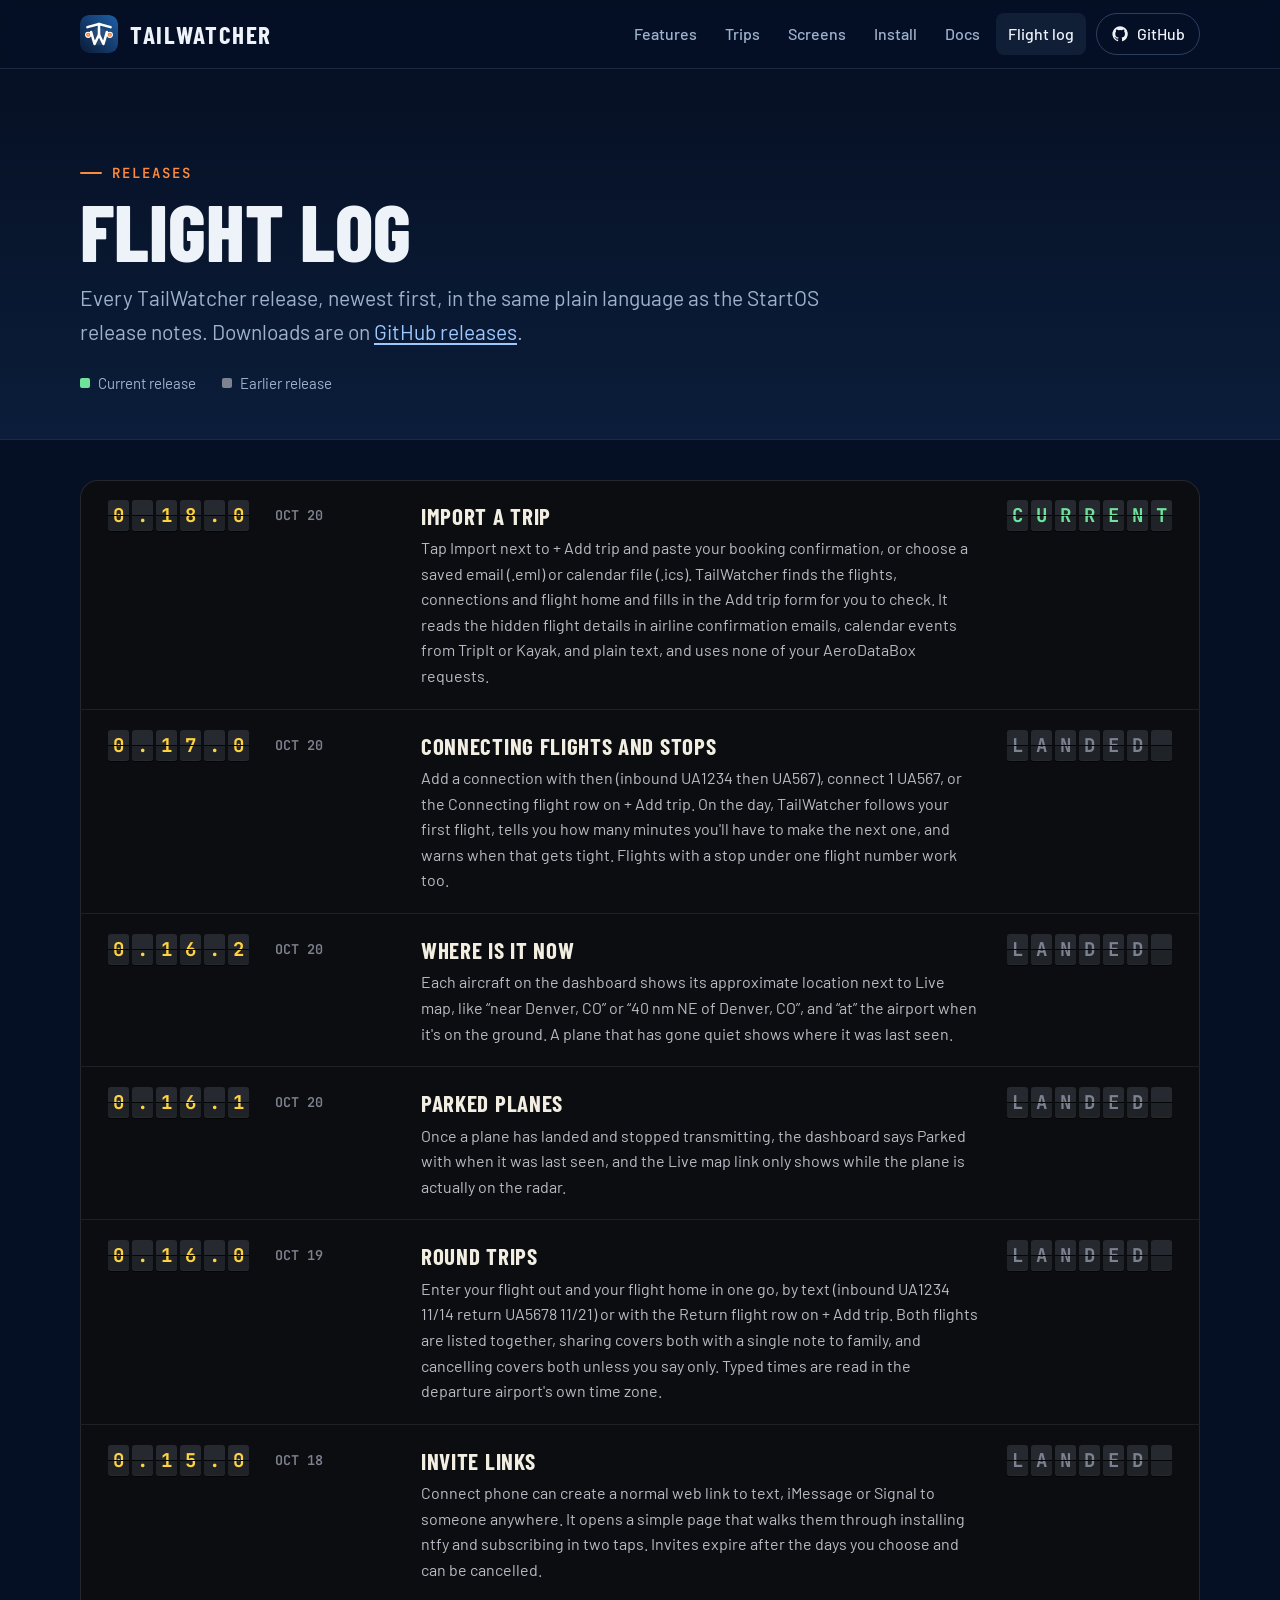
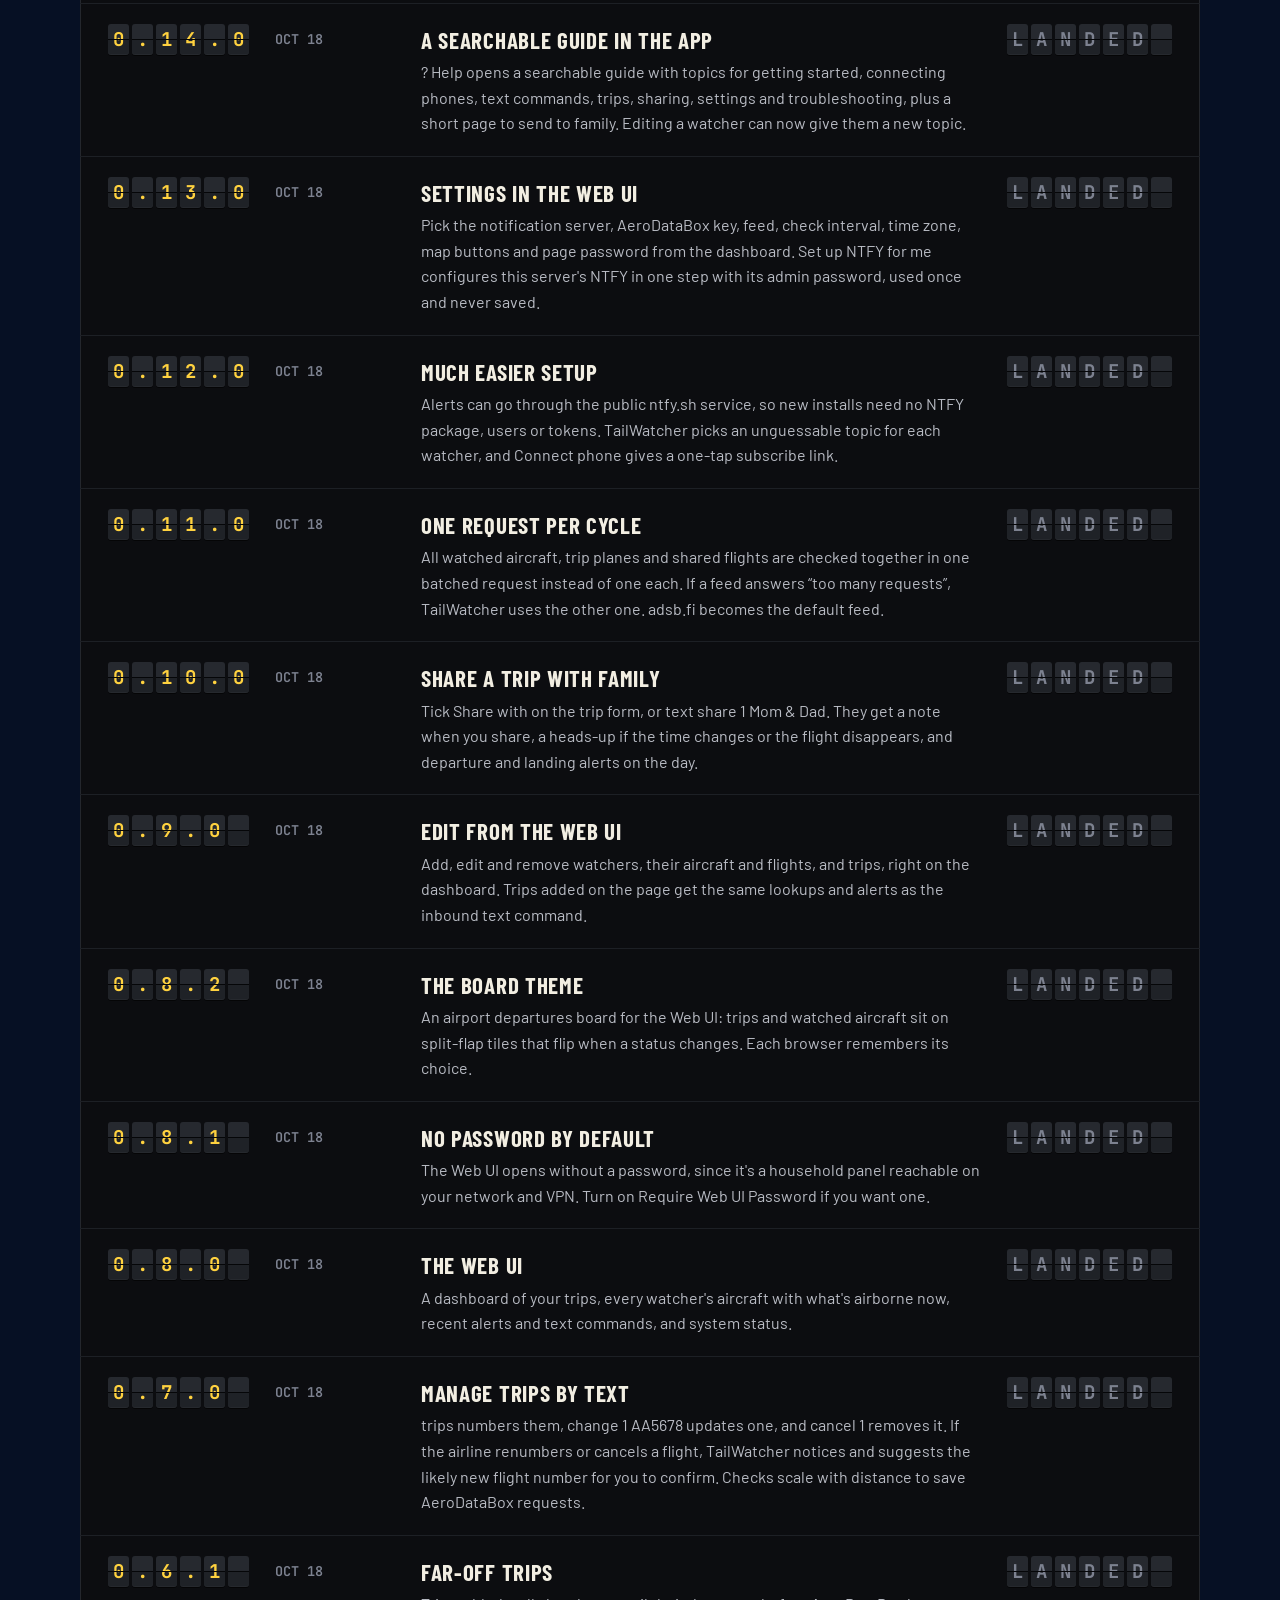
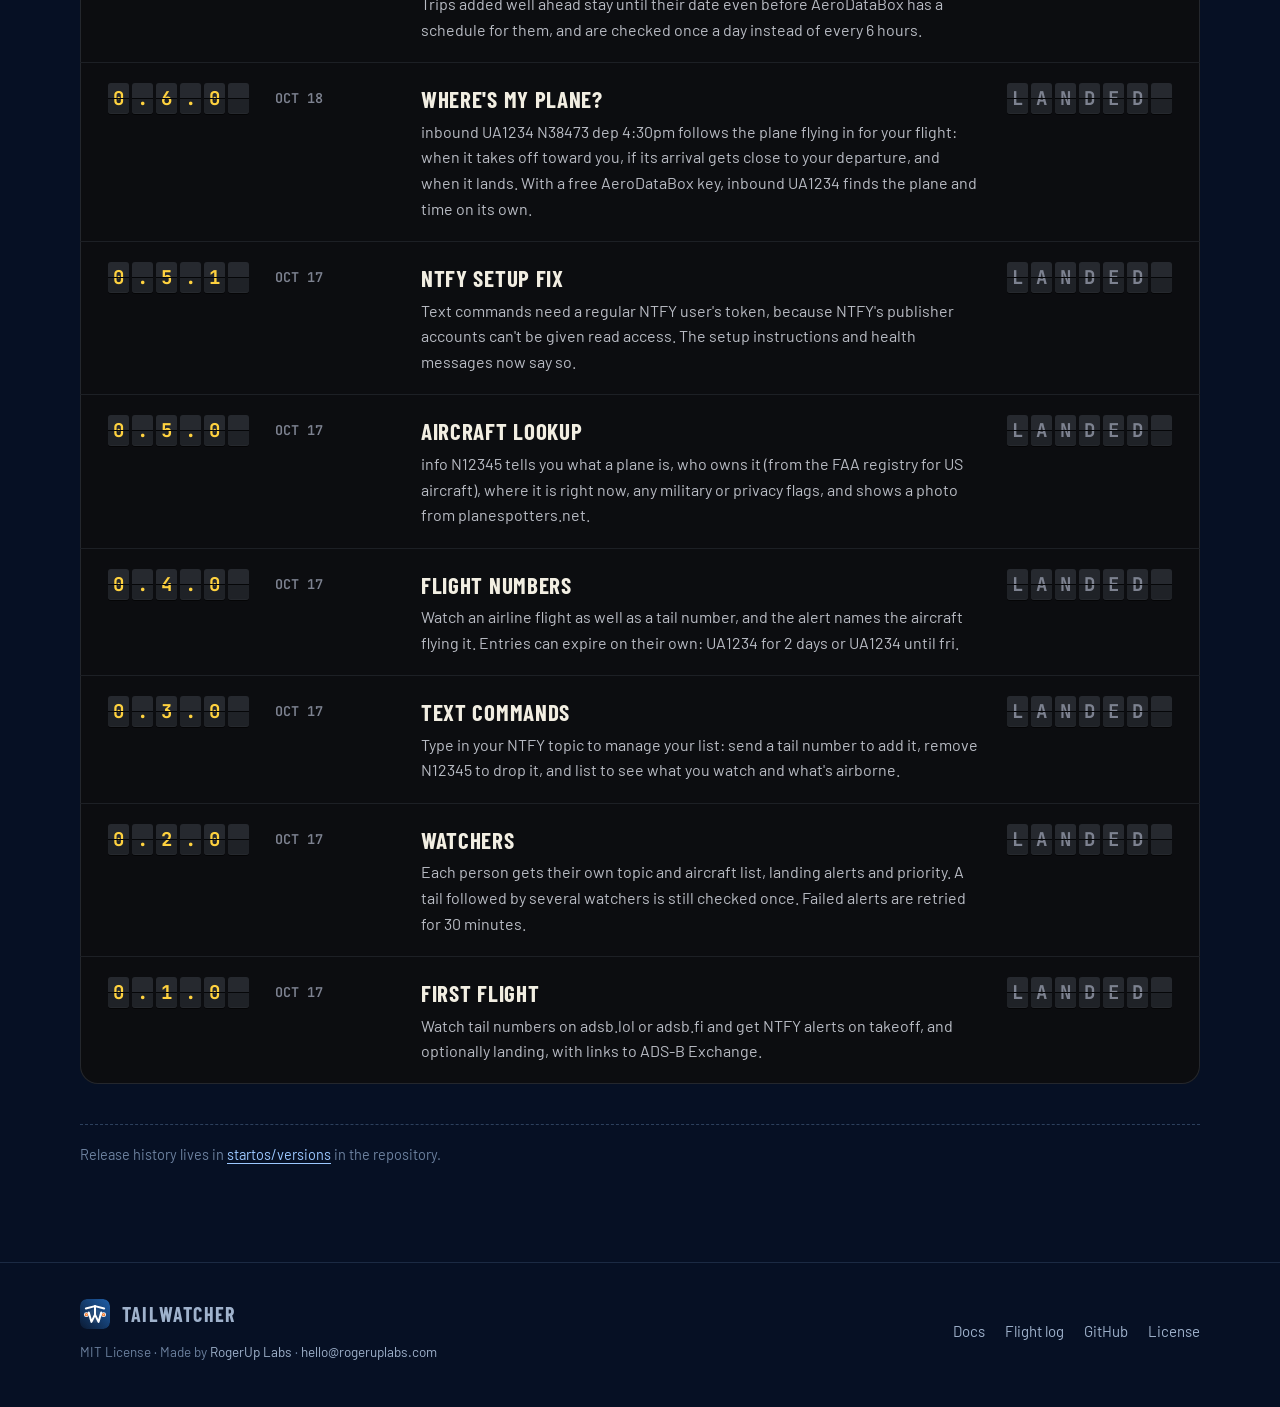
==== commit 832ef494: "Merge pull request #2 from RogerUp-Labs/claude/project-thread-5sjahm Point Install at the v0.18.0 re" ====
--- a/changelog.html
+++ b/changelog.html
@@ -5,13 +5,13 @@
 <meta name="viewport" content="width=device-width, initial-scale=1, viewport-fit=cover">
 <title>TailWatcher Flight Log</title>
 <meta name="claude:viewport-fit-sides" content="cover">
-<meta name="description" content="Every TailWatcher release, newest first: family accounts, Docker, round trips, sharing, the Board theme and more.">
+<meta name="description" content="Every TailWatcher release, newest first: round trips, sharing, the Board theme, invite links and more.">
 <meta name="theme-color" content="#061024">
 
 <link rel="icon" href="icon.svg" type="image/svg+xml">
 <link rel="canonical" href="https://tailwatcher.org/changelog.html">
 <meta property="og:title" content="TailWatcher Flight Log">
-<meta property="og:description" content="Every TailWatcher release, newest first: family accounts, Docker, round trips, sharing, the Board theme and more.">
+<meta property="og:description" content="Every TailWatcher release, newest first: round trips, sharing, the Board theme, invite links and more.">
 <meta property="og:image" content="https://tailwatcher.org/assets/img/og.png">
 <link rel="preconnect" href="https://fonts.googleapis.com">
 <link rel="preconnect" href="https://fonts.gstatic.com" crossorigin>
@@ -56,7 +56,6 @@
     <nav class="nav-links" id="nav-links" aria-label="Main">
       <a href="./#features">Features</a>
       <a href="./#trips">Trips</a>
-      <a href="./#family">Family</a>
       <a href="./#screens">Screens</a>
       <a href="./#install">Install</a>
       <a href="docs.html">Docs</a>
@@ -77,77 +76,11 @@
 </section>
 <div class="wrap log">
   <ol class="log-list" reversed>
-  <li class="log-row" id="v0.23.0">
-    <span class="flaps" aria-label="0.23.0"><span class="flap y" aria-hidden="true">0</span><span class="flap y" aria-hidden="true">.</span><span class="flap y" aria-hidden="true">2</span><span class="flap y" aria-hidden="true">3</span><span class="flap y" aria-hidden="true">.</span><span class="flap y" aria-hidden="true">0</span></span>
-    <span class="when">OCT 22</span>
-    <div class="body"><h2>Sign-up links and forgot password</h2><p>Family accounts, finished: admins can make a sign-up link on the People page and text it to someone new. They open it, pick their own username and password, get a watcher of their own and are walked through getting alerts on their phone. Each link works once and expires. Forgot your password? &quot;Forgot your password?&quot; on the sign-in page sends a 6-digit code to your alerts in the ntfy app; type it with a new password, no admin needed.</p></div>
-    <div class="st"><span class="flaps" aria-label="CURRENT"><span class="flap g" aria-hidden="true">C</span><span class="flap g" aria-hidden="true">U</span><span class="flap g" aria-hidden="true">R</span><span class="flap g" aria-hidden="true">R</span><span class="flap g" aria-hidden="true">E</span><span class="flap g" aria-hidden="true">N</span><span class="flap g" aria-hidden="true">T</span></span></div>
-  </li>
-  <li class="log-row" id="v0.22.1">
-    <span class="flaps" aria-label="0.22.1"><span class="flap y" aria-hidden="true">0</span><span class="flap y" aria-hidden="true">.</span><span class="flap y" aria-hidden="true">2</span><span class="flap y" aria-hidden="true">2</span><span class="flap y" aria-hidden="true">.</span><span class="flap y" aria-hidden="true">1</span></span>
-    <span class="when">OCT 22</span>
-    <div class="body"><h2>Shorter Activity on phones</h2><p>Shorter Activity list on phones: the Web UI (and the home screen app) now shows the 8 newest entries, with &quot;Show more&quot; to load more and &quot;Show less&quot; to fold it back, so Activity no longer takes over the page. Computers keep the scrolling list as before.</p></div>
-    <div class="st"><span class="flaps" aria-label="LANDED"><span class="flap m" aria-hidden="true">L</span><span class="flap m" aria-hidden="true">A</span><span class="flap m" aria-hidden="true">N</span><span class="flap m" aria-hidden="true">D</span><span class="flap m" aria-hidden="true">E</span><span class="flap m" aria-hidden="true">D</span><span class="flap m" aria-hidden="true">&nbsp;</span></span></div>
-  </li>
-  <li class="log-row" id="v0.22.0">
-    <span class="flaps" aria-label="0.22.0"><span class="flap y" aria-hidden="true">0</span><span class="flap y" aria-hidden="true">.</span><span class="flap y" aria-hidden="true">2</span><span class="flap y" aria-hidden="true">2</span><span class="flap y" aria-hidden="true">.</span><span class="flap y" aria-hidden="true">0</span></span>
-    <span class="when">OCT 22</span>
-    <div class="body"><h2>Family accounts</h2><p>Family accounts: give each person their own login to the Web UI, so they see only their own watchers and trips (trips are the private part). People can still share a trip with each other: it shows up read-only under &quot;Shared with me&quot; on their dashboard, with where the flight and the plane flying in for it are, and &quot;Stop following&quot; takes them off it. Admins add people and move watchers between them on the new People page, and only admins see Settings; they never see anyone else&#x27;s trips. Turn it on in Settings → Signing in to this page (new installs choose at first setup); nothing changes until you do. Also new: each watcher can have their own time zone for alerts, replies and &quot;until fri&quot;, and shared-trip alerts arrive in the recipient&#x27;s time zone. Signing in now uses a sign-in page instead of the browser&#x27;s password prompt. A locked-out admin uses Actions → Reset Web UI Password.</p></div>
-    <div class="st"><span class="flaps" aria-label="LANDED"><span class="flap m" aria-hidden="true">L</span><span class="flap m" aria-hidden="true">A</span><span class="flap m" aria-hidden="true">N</span><span class="flap m" aria-hidden="true">D</span><span class="flap m" aria-hidden="true">E</span><span class="flap m" aria-hidden="true">D</span><span class="flap m" aria-hidden="true">&nbsp;</span></span></div>
-  </li>
-  <li class="log-row" id="v0.21.1">
-    <span class="flaps" aria-label="0.21.1"><span class="flap y" aria-hidden="true">0</span><span class="flap y" aria-hidden="true">.</span><span class="flap y" aria-hidden="true">2</span><span class="flap y" aria-hidden="true">1</span><span class="flap y" aria-hidden="true">.</span><span class="flap y" aria-hidden="true">1</span></span>
-    <span class="when">OCT 22</span>
-    <div class="body"><h2>Clearer help reply</h2><p>Clearer &quot;help&quot; reply: the commands you can text TailWatcher are now grouped under headings, with trips first (your trips, changing a trip, sharing a trip) and watching a plane or flight after. The Text commands table in Help follows the same order.</p></div>
-    <div class="st"><span class="flaps" aria-label="LANDED"><span class="flap m" aria-hidden="true">L</span><span class="flap m" aria-hidden="true">A</span><span class="flap m" aria-hidden="true">N</span><span class="flap m" aria-hidden="true">D</span><span class="flap m" aria-hidden="true">E</span><span class="flap m" aria-hidden="true">D</span><span class="flap m" aria-hidden="true">&nbsp;</span></span></div>
-  </li>
-  <li class="log-row" id="v0.21.0">
-    <span class="flaps" aria-label="0.21.0"><span class="flap y" aria-hidden="true">0</span><span class="flap y" aria-hidden="true">.</span><span class="flap y" aria-hidden="true">2</span><span class="flap y" aria-hidden="true">1</span><span class="flap y" aria-hidden="true">.</span><span class="flap y" aria-hidden="true">0</span></span>
-    <span class="when">OCT 22</span>
-    <div class="body"><h2>Separate topic for plane alerts</h2><p>Trips come first: a watcher can now send plane-spotting alerts (the tail and flight numbers they watch) to a separate Planes topic, so their main topic carries only trips, shared trips and replies. Turn it on with &quot;Separate topic for plane alerts&quot; when editing a watcher in the Web UI, then subscribe with the second link in Connect phone. Text commands work in either topic. Nothing changes until you turn it on.</p></div>
-    <div class="st"><span class="flaps" aria-label="LANDED"><span class="flap m" aria-hidden="true">L</span><span class="flap m" aria-hidden="true">A</span><span class="flap m" aria-hidden="true">N</span><span class="flap m" aria-hidden="true">D</span><span class="flap m" aria-hidden="true">E</span><span class="flap m" aria-hidden="true">D</span><span class="flap m" aria-hidden="true">&nbsp;</span></span></div>
-  </li>
-  <li class="log-row" id="v0.20.5">
-    <span class="flaps" aria-label="0.20.5"><span class="flap y" aria-hidden="true">0</span><span class="flap y" aria-hidden="true">.</span><span class="flap y" aria-hidden="true">2</span><span class="flap y" aria-hidden="true">0</span><span class="flap y" aria-hidden="true">.</span><span class="flap y" aria-hidden="true">5</span></span>
-    <span class="when">OCT 21</span>
-    <div class="body"><h2>Friendly subscription names</h2><p>Connect phone links and invite links now give the subscription a friendly name in the ntfy Android app, like &quot;TailWatcher · Dad&quot;, instead of the long random topic. It applies when someone subscribes; anyone already subscribed can rename it in the ntfy app (Subscription settings → Display name). The iPhone ntfy app has no display names, so there it still shows the server and topic; Help and the invite page now say so.</p></div>
-    <div class="st"><span class="flaps" aria-label="LANDED"><span class="flap m" aria-hidden="true">L</span><span class="flap m" aria-hidden="true">A</span><span class="flap m" aria-hidden="true">N</span><span class="flap m" aria-hidden="true">D</span><span class="flap m" aria-hidden="true">E</span><span class="flap m" aria-hidden="true">D</span><span class="flap m" aria-hidden="true">&nbsp;</span></span></div>
-  </li>
-  <li class="log-row" id="v0.20.4">
-    <span class="flaps" aria-label="0.20.4"><span class="flap y" aria-hidden="true">0</span><span class="flap y" aria-hidden="true">.</span><span class="flap y" aria-hidden="true">2</span><span class="flap y" aria-hidden="true">0</span><span class="flap y" aria-hidden="true">.</span><span class="flap y" aria-hidden="true">4</span></span>
-    <span class="when">OCT 21</span>
-    <div class="body"><h2>Phone certificate help</h2><p>Help now explains the &quot;Trust anchor for certification path not found&quot; error some phones get in the ntfy app with this server&#x27;s NTFY: a Start9 signs its addresses, including a StartTunnel public IP, with its own root certificate, which phones only trust once it is installed. The fix for people outside your household is a public domain with a Let&#x27;s Encrypt certificate through StartTunnel; for your own phones, installing the root certificate also works. Connect phone and invite pages now point to these steps, and once NTFY or TailWatcher has a public domain, Connect phone links and invites use it instead of a public IP.</p></div>
-    <div class="st"><span class="flaps" aria-label="LANDED"><span class="flap m" aria-hidden="true">L</span><span class="flap m" aria-hidden="true">A</span><span class="flap m" aria-hidden="true">N</span><span class="flap m" aria-hidden="true">D</span><span class="flap m" aria-hidden="true">E</span><span class="flap m" aria-hidden="true">D</span><span class="flap m" aria-hidden="true">&nbsp;</span></span></div>
-  </li>
-  <li class="log-row" id="v0.20.3">
-    <span class="flaps" aria-label="0.20.3"><span class="flap y" aria-hidden="true">0</span><span class="flap y" aria-hidden="true">.</span><span class="flap y" aria-hidden="true">2</span><span class="flap y" aria-hidden="true">0</span><span class="flap y" aria-hidden="true">.</span><span class="flap y" aria-hidden="true">3</span></span>
-    <span class="when">OCT 20</span>
-    <div class="body"><h2>Easier Add trip form</h2><p>Easier Add trip form: the return flight is tucked under a &quot;Return flight&quot; section you open when you need it, and connecting flights are added one at a time with &quot;+ Add connection&quot; (and &quot;+ Add return connection&quot;), as many as your trip has, up to 8 flights each way. Import fills in every connection it finds, and Edit can add several at once.</p></div>
-    <div class="st"><span class="flaps" aria-label="LANDED"><span class="flap m" aria-hidden="true">L</span><span class="flap m" aria-hidden="true">A</span><span class="flap m" aria-hidden="true">N</span><span class="flap m" aria-hidden="true">D</span><span class="flap m" aria-hidden="true">E</span><span class="flap m" aria-hidden="true">D</span><span class="flap m" aria-hidden="true">&nbsp;</span></span></div>
-  </li>
-  <li class="log-row" id="v0.20.2">
-    <span class="flaps" aria-label="0.20.2"><span class="flap y" aria-hidden="true">0</span><span class="flap y" aria-hidden="true">.</span><span class="flap y" aria-hidden="true">2</span><span class="flap y" aria-hidden="true">0</span><span class="flap y" aria-hidden="true">.</span><span class="flap y" aria-hidden="true">2</span></span>
-    <span class="when">OCT 20</span>
-    <div class="body"><h2>Full-page Help</h2><p>Help is now a full page instead of a small pop-up: a list of topics down the side (under Contents on a phone), search, and an Open in new tab link. The browser&#x27;s Back button closes it, and a Help address like …/#help/importing-a-trip opens straight to that topic, so you can bookmark or send it.</p></div>
-    <div class="st"><span class="flaps" aria-label="LANDED"><span class="flap m" aria-hidden="true">L</span><span class="flap m" aria-hidden="true">A</span><span class="flap m" aria-hidden="true">N</span><span class="flap m" aria-hidden="true">D</span><span class="flap m" aria-hidden="true">E</span><span class="flap m" aria-hidden="true">D</span><span class="flap m" aria-hidden="true">&nbsp;</span></span></div>
-  </li>
-  <li class="log-row" id="v0.19.1">
-    <span class="flaps" aria-label="0.19.1"><span class="flap y" aria-hidden="true">0</span><span class="flap y" aria-hidden="true">.</span><span class="flap y" aria-hidden="true">1</span><span class="flap y" aria-hidden="true">9</span><span class="flap y" aria-hidden="true">.</span><span class="flap y" aria-hidden="true">1</span></span>
-    <span class="when">OCT 20</span>
-    <div class="body"><h2>Clearer ntfy permission message</h2><p>Fixed a misleading &quot;can&#x27;t read topic (HTTP 403)&quot; message for new watchers on this server&#x27;s NTFY: it told you to grant access on tailwatcher*, but watcher topics now start with tw-. The message now names the right permission and points to &quot;Set up NTFY for me&quot; in ⚙ Settings, which now also covers topics made by older versions.</p></div>
-    <div class="st"><span class="flaps" aria-label="LANDED"><span class="flap m" aria-hidden="true">L</span><span class="flap m" aria-hidden="true">A</span><span class="flap m" aria-hidden="true">N</span><span class="flap m" aria-hidden="true">D</span><span class="flap m" aria-hidden="true">E</span><span class="flap m" aria-hidden="true">D</span><span class="flap m" aria-hidden="true">&nbsp;</span></span></div>
-  </li>
-  <li class="log-row" id="v0.19.0">
-    <span class="flaps" aria-label="0.19.0"><span class="flap y" aria-hidden="true">0</span><span class="flap y" aria-hidden="true">.</span><span class="flap y" aria-hidden="true">1</span><span class="flap y" aria-hidden="true">9</span><span class="flap y" aria-hidden="true">.</span><span class="flap y" aria-hidden="true">0</span></span>
-    <span class="when">OCT 20</span>
-    <div class="body"><h2>Run it with Docker</h2><p>TailWatcher can now also run without a Start9, as an ordinary Docker container on a Synology, Unraid or TrueNAS NAS or any computer with Docker, with alerts through ntfy.sh or an ntfy server you run yourself. See Running without a Start9 in the instructions. Nothing changes on StartOS, apart from a few hints that now point at Settings in the Web UI.</p></div>
-    <div class="st"><span class="flaps" aria-label="LANDED"><span class="flap m" aria-hidden="true">L</span><span class="flap m" aria-hidden="true">A</span><span class="flap m" aria-hidden="true">N</span><span class="flap m" aria-hidden="true">D</span><span class="flap m" aria-hidden="true">E</span><span class="flap m" aria-hidden="true">D</span><span class="flap m" aria-hidden="true">&nbsp;</span></span></div>
-  </li>
   <li class="log-row" id="v0.18.0">
     <span class="flaps" aria-label="0.18.0"><span class="flap y" aria-hidden="true">0</span><span class="flap y" aria-hidden="true">.</span><span class="flap y" aria-hidden="true">1</span><span class="flap y" aria-hidden="true">8</span><span class="flap y" aria-hidden="true">.</span><span class="flap y" aria-hidden="true">0</span></span>
     <span class="when">OCT 20</span>
     <div class="body"><h2>Import a trip</h2><p>Tap Import next to + Add trip and paste your booking confirmation, or choose a saved email (.eml) or calendar file (.ics). TailWatcher finds the flights, connections and flight home and fills in the Add trip form for you to check. It reads the hidden flight details in airline confirmation emails, calendar events from TripIt or Kayak, and plain text, and uses none of your AeroDataBox requests.</p></div>
-    <div class="st"><span class="flaps" aria-label="LANDED"><span class="flap m" aria-hidden="true">L</span><span class="flap m" aria-hidden="true">A</span><span class="flap m" aria-hidden="true">N</span><span class="flap m" aria-hidden="true">D</span><span class="flap m" aria-hidden="true">E</span><span class="flap m" aria-hidden="true">D</span><span class="flap m" aria-hidden="true">&nbsp;</span></span></div>
+    <div class="st"><span class="flaps" aria-label="CURRENT"><span class="flap g" aria-hidden="true">C</span><span class="flap g" aria-hidden="true">U</span><span class="flap g" aria-hidden="true">R</span><span class="flap g" aria-hidden="true">R</span><span class="flap g" aria-hidden="true">E</span><span class="flap g" aria-hidden="true">N</span><span class="flap g" aria-hidden="true">T</span></span></div>
   </li>
   <li class="log-row" id="v0.17.0">
     <span class="flaps" aria-label="0.17.0"><span class="flap y" aria-hidden="true">0</span><span class="flap y" aria-hidden="true">.</span><span class="flap y" aria-hidden="true">1</span><span class="flap y" aria-hidden="true">7</span><span class="flap y" aria-hidden="true">.</span><span class="flap y" aria-hidden="true">0</span></span>
--- a/assets/site.css
+++ b/assets/site.css
@@ -398,9 +398,6 @@
 .dl-row .btn { min-height: 44px; font-size: 16px; padding: 0 18px; }
 .checklist pre .c { color: var(--faint); }
 .checklist pre code { white-space: pre; background: none; border: 0; padding: 0; font-size: inherit; color: inherit; }
-.docker-alt { margin-top: clamp(40px, 5vw, 64px); max-width: 820px; }
-.docker-title { font: 700 clamp(26px, 3vw, 34px)/1.05 var(--display); text-transform: uppercase; letter-spacing: .02em; }
-.docker-alt > .lede { margin: 10px 0 20px; }
 .needs { border-radius: 18px; padding: 24px; background: var(--paper); color: var(--paper-ink); }
 .needs h3 { font: 700 22px/1 var(--display); letter-spacing: .1em; text-transform: uppercase; display: flex; justify-content: space-between; align-items: center; gap: 10px; }
 .needs h3 span { font: 600 11px/1 var(--mono); letter-spacing: .12em; color: var(--paper-muted); }
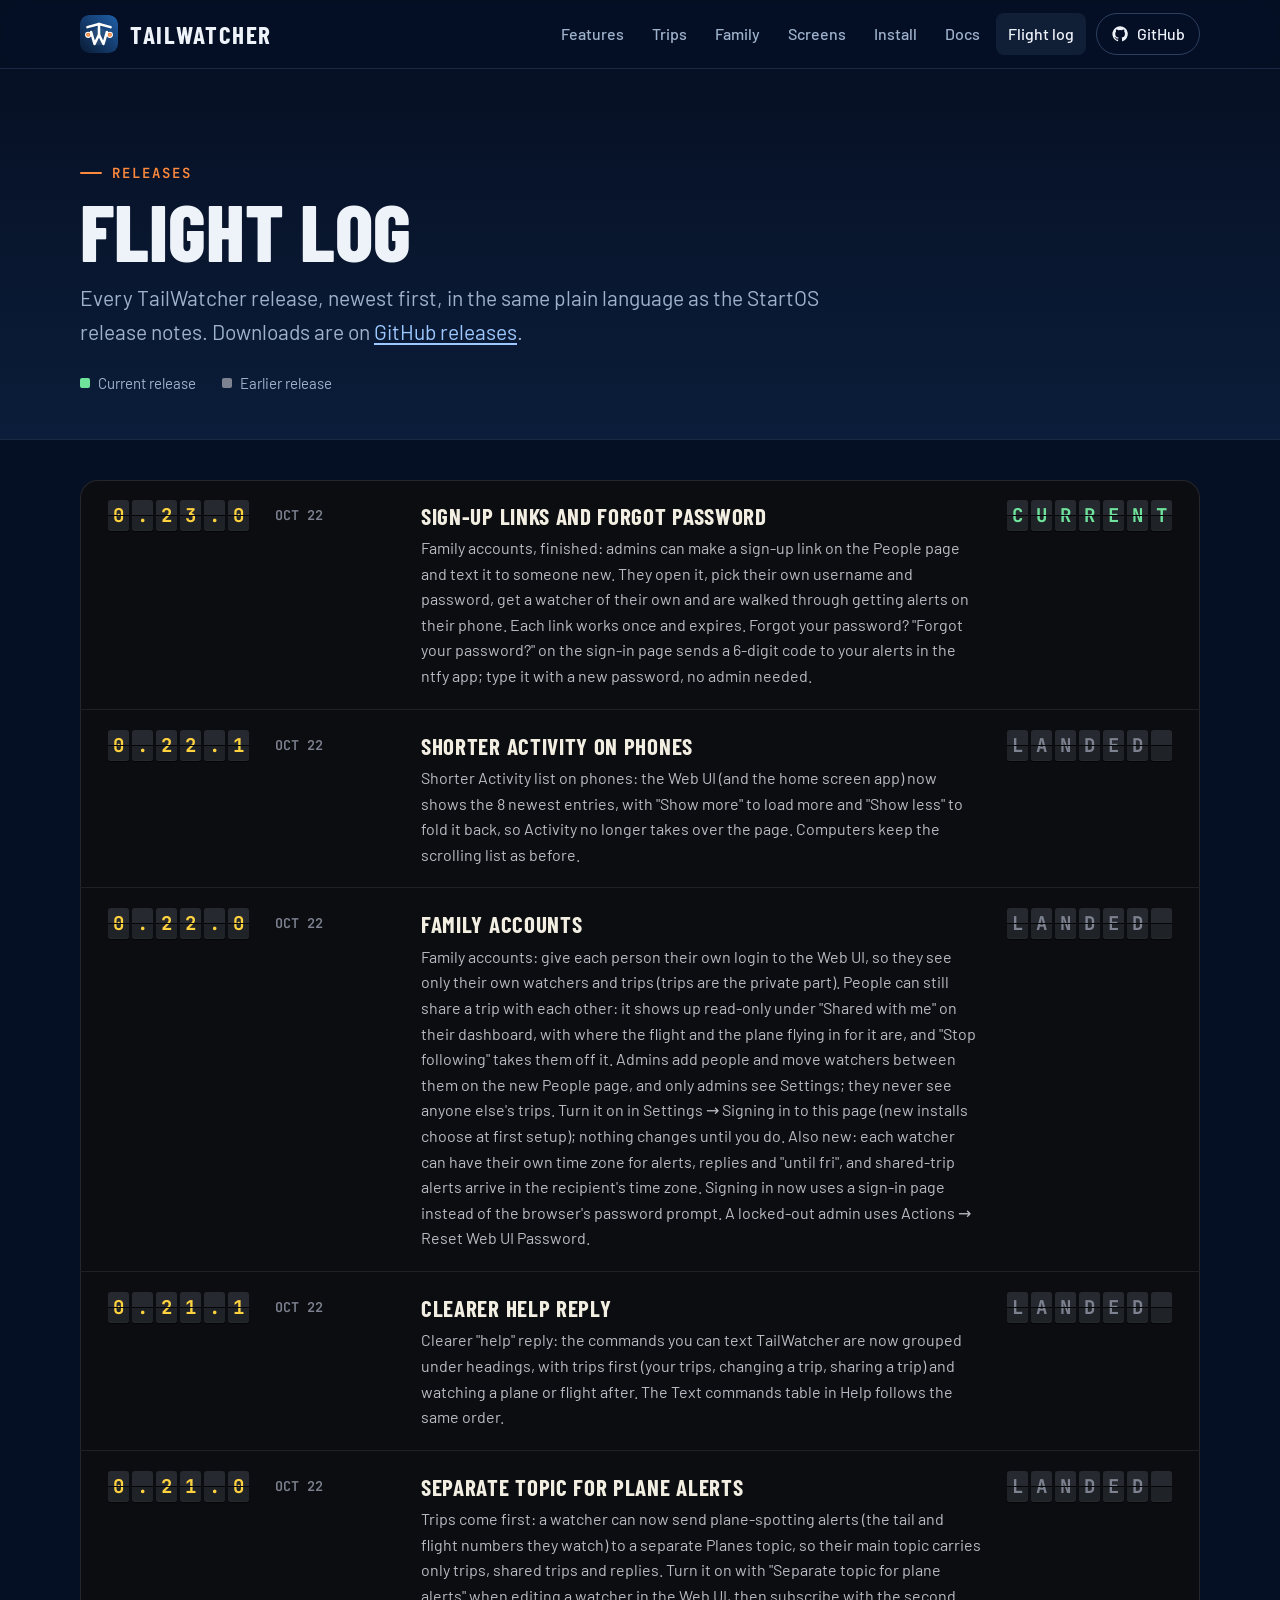
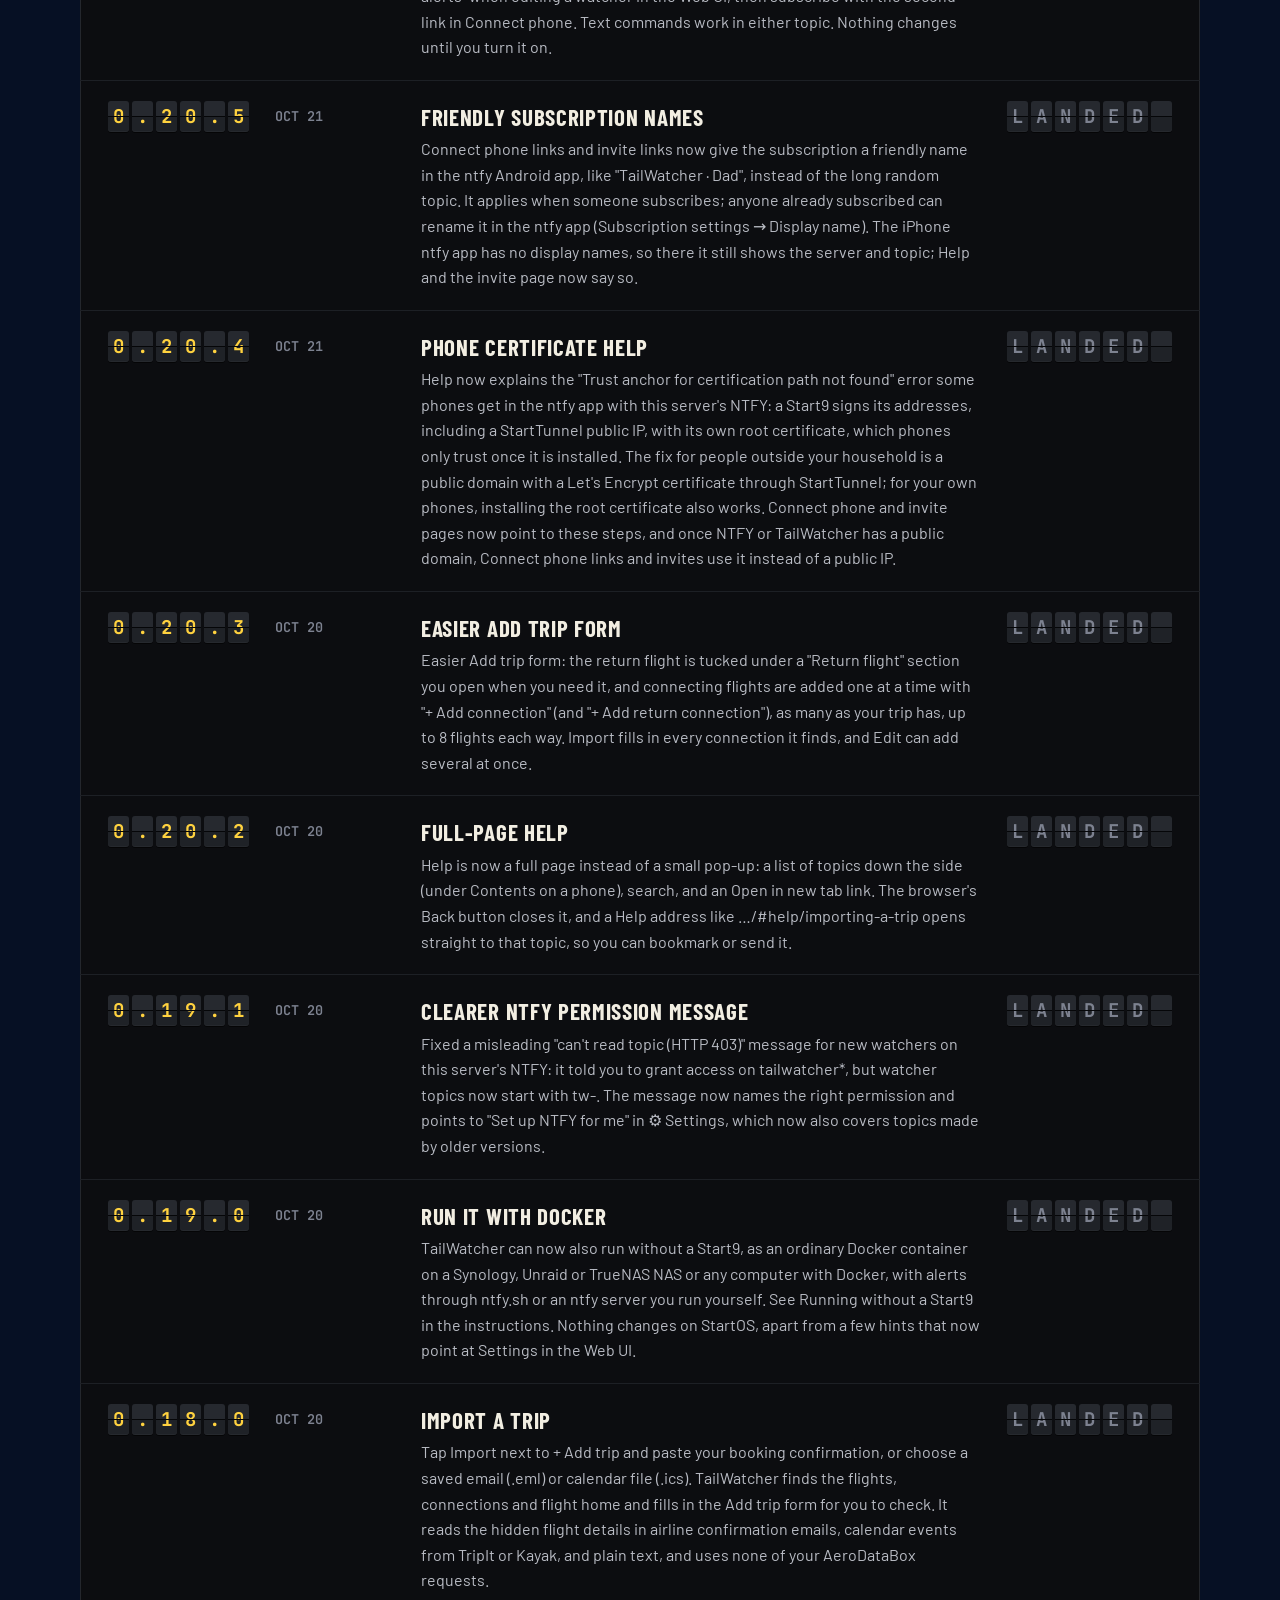
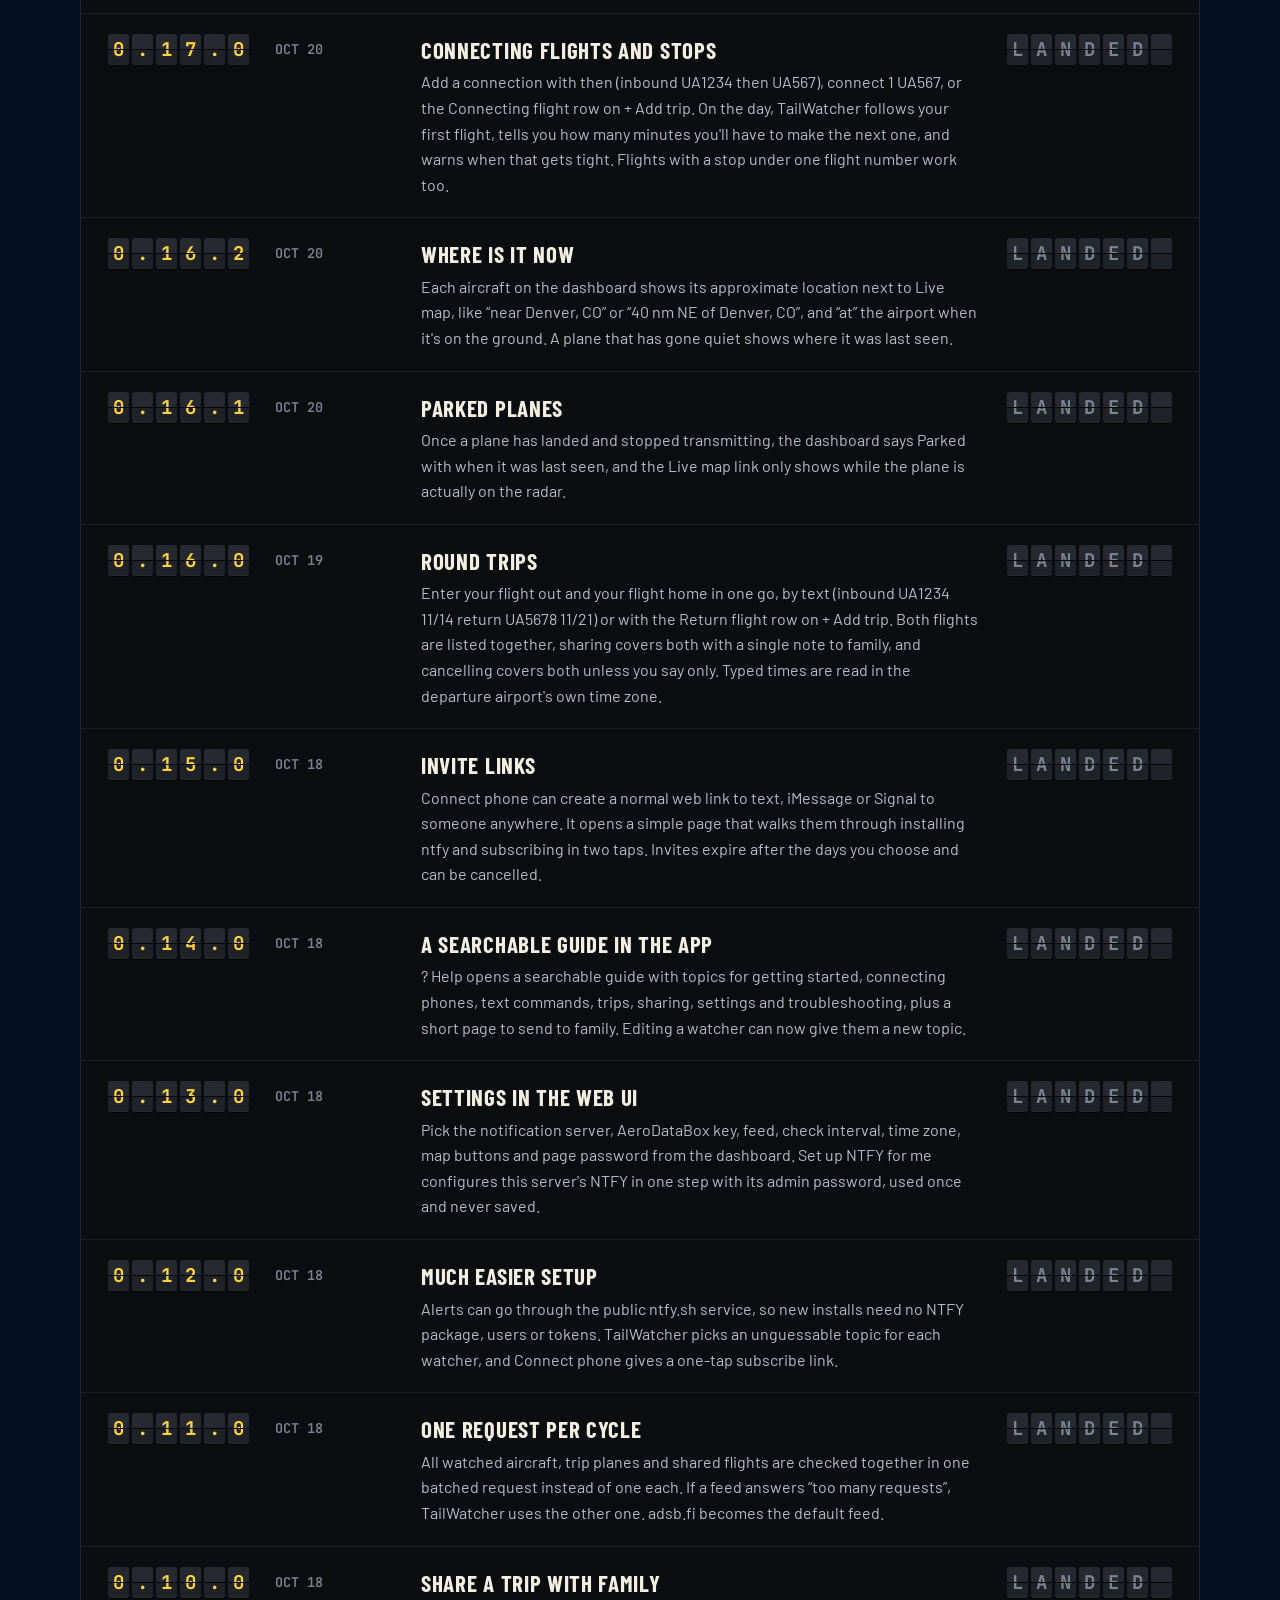
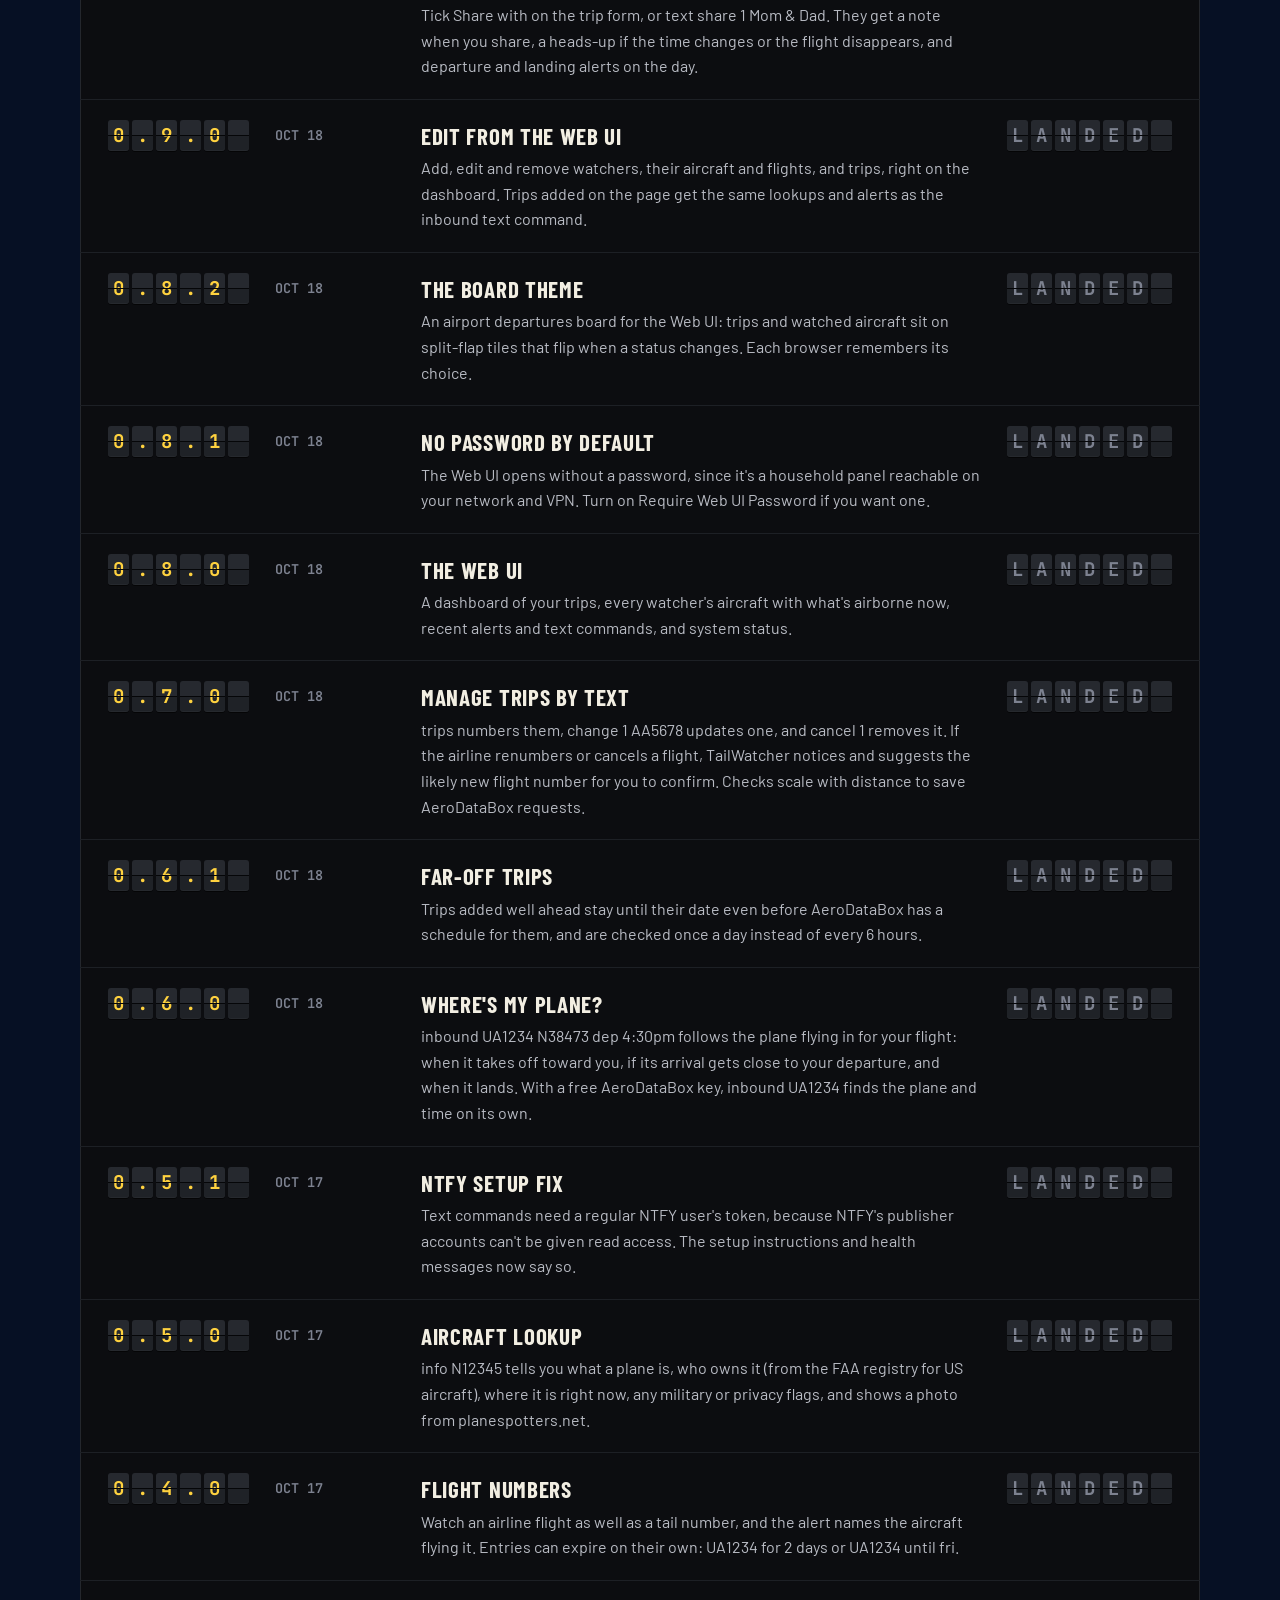
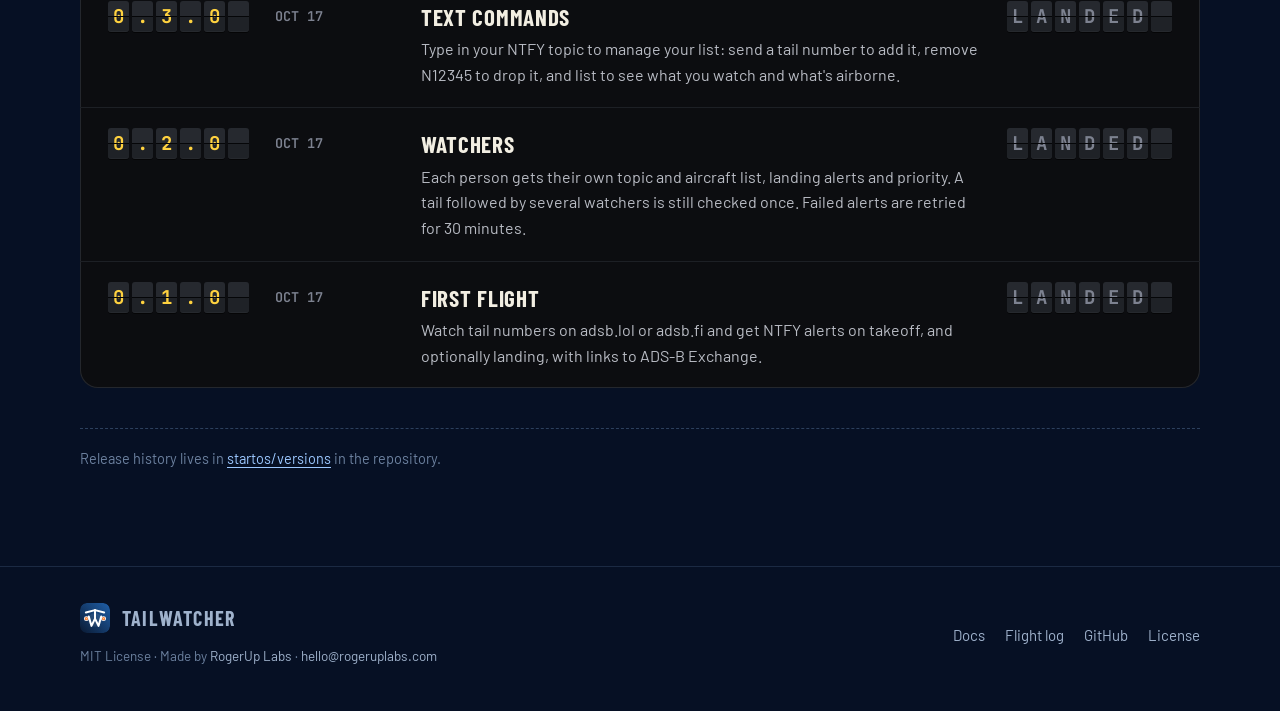
==== commit c21945df: "Merge pull request #3 from RogerUp-Labs/claude/project-thread-eyn3i1 Family accounts, Docker and rel" ====
--- a/changelog.html
+++ b/changelog.html
@@ -5,13 +5,13 @@
 <meta name="viewport" content="width=device-width, initial-scale=1, viewport-fit=cover">
 <title>TailWatcher Flight Log</title>
 <meta name="claude:viewport-fit-sides" content="cover">
-<meta name="description" content="Every TailWatcher release, newest first: round trips, sharing, the Board theme, invite links and more.">
+<meta name="description" content="Every TailWatcher release, newest first: family accounts, Docker, round trips, sharing, the Board theme and more.">
 <meta name="theme-color" content="#061024">
 
 <link rel="icon" href="icon.svg" type="image/svg+xml">
 <link rel="canonical" href="https://tailwatcher.org/changelog.html">
 <meta property="og:title" content="TailWatcher Flight Log">
-<meta property="og:description" content="Every TailWatcher release, newest first: round trips, sharing, the Board theme, invite links and more.">
+<meta property="og:description" content="Every TailWatcher release, newest first: family accounts, Docker, round trips, sharing, the Board theme and more.">
 <meta property="og:image" content="https://tailwatcher.org/assets/img/og.png">
 <link rel="preconnect" href="https://fonts.googleapis.com">
 <link rel="preconnect" href="https://fonts.gstatic.com" crossorigin>
@@ -56,6 +56,7 @@
     <nav class="nav-links" id="nav-links" aria-label="Main">
       <a href="./#features">Features</a>
       <a href="./#trips">Trips</a>
+      <a href="./#family">Family</a>
       <a href="./#screens">Screens</a>
       <a href="./#install">Install</a>
       <a href="docs.html">Docs</a>
@@ -76,11 +77,77 @@
 </section>
 <div class="wrap log">
   <ol class="log-list" reversed>
+  <li class="log-row" id="v0.23.0">
+    <span class="flaps" aria-label="0.23.0"><span class="flap y" aria-hidden="true">0</span><span class="flap y" aria-hidden="true">.</span><span class="flap y" aria-hidden="true">2</span><span class="flap y" aria-hidden="true">3</span><span class="flap y" aria-hidden="true">.</span><span class="flap y" aria-hidden="true">0</span></span>
+    <span class="when">OCT 22</span>
+    <div class="body"><h2>Sign-up links and forgot password</h2><p>Family accounts, finished: admins can make a sign-up link on the People page and text it to someone new. They open it, pick their own username and password, get a watcher of their own and are walked through getting alerts on their phone. Each link works once and expires. Forgot your password? &quot;Forgot your password?&quot; on the sign-in page sends a 6-digit code to your alerts in the ntfy app; type it with a new password, no admin needed.</p></div>
+    <div class="st"><span class="flaps" aria-label="CURRENT"><span class="flap g" aria-hidden="true">C</span><span class="flap g" aria-hidden="true">U</span><span class="flap g" aria-hidden="true">R</span><span class="flap g" aria-hidden="true">R</span><span class="flap g" aria-hidden="true">E</span><span class="flap g" aria-hidden="true">N</span><span class="flap g" aria-hidden="true">T</span></span></div>
+  </li>
+  <li class="log-row" id="v0.22.1">
+    <span class="flaps" aria-label="0.22.1"><span class="flap y" aria-hidden="true">0</span><span class="flap y" aria-hidden="true">.</span><span class="flap y" aria-hidden="true">2</span><span class="flap y" aria-hidden="true">2</span><span class="flap y" aria-hidden="true">.</span><span class="flap y" aria-hidden="true">1</span></span>
+    <span class="when">OCT 22</span>
+    <div class="body"><h2>Shorter Activity on phones</h2><p>Shorter Activity list on phones: the Web UI (and the home screen app) now shows the 8 newest entries, with &quot;Show more&quot; to load more and &quot;Show less&quot; to fold it back, so Activity no longer takes over the page. Computers keep the scrolling list as before.</p></div>
+    <div class="st"><span class="flaps" aria-label="LANDED"><span class="flap m" aria-hidden="true">L</span><span class="flap m" aria-hidden="true">A</span><span class="flap m" aria-hidden="true">N</span><span class="flap m" aria-hidden="true">D</span><span class="flap m" aria-hidden="true">E</span><span class="flap m" aria-hidden="true">D</span><span class="flap m" aria-hidden="true">&nbsp;</span></span></div>
+  </li>
+  <li class="log-row" id="v0.22.0">
+    <span class="flaps" aria-label="0.22.0"><span class="flap y" aria-hidden="true">0</span><span class="flap y" aria-hidden="true">.</span><span class="flap y" aria-hidden="true">2</span><span class="flap y" aria-hidden="true">2</span><span class="flap y" aria-hidden="true">.</span><span class="flap y" aria-hidden="true">0</span></span>
+    <span class="when">OCT 22</span>
+    <div class="body"><h2>Family accounts</h2><p>Family accounts: give each person their own login to the Web UI, so they see only their own watchers and trips (trips are the private part). People can still share a trip with each other: it shows up read-only under &quot;Shared with me&quot; on their dashboard, with where the flight and the plane flying in for it are, and &quot;Stop following&quot; takes them off it. Admins add people and move watchers between them on the new People page, and only admins see Settings; they never see anyone else&#x27;s trips. Turn it on in Settings → Signing in to this page (new installs choose at first setup); nothing changes until you do. Also new: each watcher can have their own time zone for alerts, replies and &quot;until fri&quot;, and shared-trip alerts arrive in the recipient&#x27;s time zone. Signing in now uses a sign-in page instead of the browser&#x27;s password prompt. A locked-out admin uses Actions → Reset Web UI Password.</p></div>
+    <div class="st"><span class="flaps" aria-label="LANDED"><span class="flap m" aria-hidden="true">L</span><span class="flap m" aria-hidden="true">A</span><span class="flap m" aria-hidden="true">N</span><span class="flap m" aria-hidden="true">D</span><span class="flap m" aria-hidden="true">E</span><span class="flap m" aria-hidden="true">D</span><span class="flap m" aria-hidden="true">&nbsp;</span></span></div>
+  </li>
+  <li class="log-row" id="v0.21.1">
+    <span class="flaps" aria-label="0.21.1"><span class="flap y" aria-hidden="true">0</span><span class="flap y" aria-hidden="true">.</span><span class="flap y" aria-hidden="true">2</span><span class="flap y" aria-hidden="true">1</span><span class="flap y" aria-hidden="true">.</span><span class="flap y" aria-hidden="true">1</span></span>
+    <span class="when">OCT 22</span>
+    <div class="body"><h2>Clearer help reply</h2><p>Clearer &quot;help&quot; reply: the commands you can text TailWatcher are now grouped under headings, with trips first (your trips, changing a trip, sharing a trip) and watching a plane or flight after. The Text commands table in Help follows the same order.</p></div>
+    <div class="st"><span class="flaps" aria-label="LANDED"><span class="flap m" aria-hidden="true">L</span><span class="flap m" aria-hidden="true">A</span><span class="flap m" aria-hidden="true">N</span><span class="flap m" aria-hidden="true">D</span><span class="flap m" aria-hidden="true">E</span><span class="flap m" aria-hidden="true">D</span><span class="flap m" aria-hidden="true">&nbsp;</span></span></div>
+  </li>
+  <li class="log-row" id="v0.21.0">
+    <span class="flaps" aria-label="0.21.0"><span class="flap y" aria-hidden="true">0</span><span class="flap y" aria-hidden="true">.</span><span class="flap y" aria-hidden="true">2</span><span class="flap y" aria-hidden="true">1</span><span class="flap y" aria-hidden="true">.</span><span class="flap y" aria-hidden="true">0</span></span>
+    <span class="when">OCT 22</span>
+    <div class="body"><h2>Separate topic for plane alerts</h2><p>Trips come first: a watcher can now send plane-spotting alerts (the tail and flight numbers they watch) to a separate Planes topic, so their main topic carries only trips, shared trips and replies. Turn it on with &quot;Separate topic for plane alerts&quot; when editing a watcher in the Web UI, then subscribe with the second link in Connect phone. Text commands work in either topic. Nothing changes until you turn it on.</p></div>
+    <div class="st"><span class="flaps" aria-label="LANDED"><span class="flap m" aria-hidden="true">L</span><span class="flap m" aria-hidden="true">A</span><span class="flap m" aria-hidden="true">N</span><span class="flap m" aria-hidden="true">D</span><span class="flap m" aria-hidden="true">E</span><span class="flap m" aria-hidden="true">D</span><span class="flap m" aria-hidden="true">&nbsp;</span></span></div>
+  </li>
+  <li class="log-row" id="v0.20.5">
+    <span class="flaps" aria-label="0.20.5"><span class="flap y" aria-hidden="true">0</span><span class="flap y" aria-hidden="true">.</span><span class="flap y" aria-hidden="true">2</span><span class="flap y" aria-hidden="true">0</span><span class="flap y" aria-hidden="true">.</span><span class="flap y" aria-hidden="true">5</span></span>
+    <span class="when">OCT 21</span>
+    <div class="body"><h2>Friendly subscription names</h2><p>Connect phone links and invite links now give the subscription a friendly name in the ntfy Android app, like &quot;TailWatcher · Dad&quot;, instead of the long random topic. It applies when someone subscribes; anyone already subscribed can rename it in the ntfy app (Subscription settings → Display name). The iPhone ntfy app has no display names, so there it still shows the server and topic; Help and the invite page now say so.</p></div>
+    <div class="st"><span class="flaps" aria-label="LANDED"><span class="flap m" aria-hidden="true">L</span><span class="flap m" aria-hidden="true">A</span><span class="flap m" aria-hidden="true">N</span><span class="flap m" aria-hidden="true">D</span><span class="flap m" aria-hidden="true">E</span><span class="flap m" aria-hidden="true">D</span><span class="flap m" aria-hidden="true">&nbsp;</span></span></div>
+  </li>
+  <li class="log-row" id="v0.20.4">
+    <span class="flaps" aria-label="0.20.4"><span class="flap y" aria-hidden="true">0</span><span class="flap y" aria-hidden="true">.</span><span class="flap y" aria-hidden="true">2</span><span class="flap y" aria-hidden="true">0</span><span class="flap y" aria-hidden="true">.</span><span class="flap y" aria-hidden="true">4</span></span>
+    <span class="when">OCT 21</span>
+    <div class="body"><h2>Phone certificate help</h2><p>Help now explains the &quot;Trust anchor for certification path not found&quot; error some phones get in the ntfy app with this server&#x27;s NTFY: a Start9 signs its addresses, including a StartTunnel public IP, with its own root certificate, which phones only trust once it is installed. The fix for people outside your household is a public domain with a Let&#x27;s Encrypt certificate through StartTunnel; for your own phones, installing the root certificate also works. Connect phone and invite pages now point to these steps, and once NTFY or TailWatcher has a public domain, Connect phone links and invites use it instead of a public IP.</p></div>
+    <div class="st"><span class="flaps" aria-label="LANDED"><span class="flap m" aria-hidden="true">L</span><span class="flap m" aria-hidden="true">A</span><span class="flap m" aria-hidden="true">N</span><span class="flap m" aria-hidden="true">D</span><span class="flap m" aria-hidden="true">E</span><span class="flap m" aria-hidden="true">D</span><span class="flap m" aria-hidden="true">&nbsp;</span></span></div>
+  </li>
+  <li class="log-row" id="v0.20.3">
+    <span class="flaps" aria-label="0.20.3"><span class="flap y" aria-hidden="true">0</span><span class="flap y" aria-hidden="true">.</span><span class="flap y" aria-hidden="true">2</span><span class="flap y" aria-hidden="true">0</span><span class="flap y" aria-hidden="true">.</span><span class="flap y" aria-hidden="true">3</span></span>
+    <span class="when">OCT 20</span>
+    <div class="body"><h2>Easier Add trip form</h2><p>Easier Add trip form: the return flight is tucked under a &quot;Return flight&quot; section you open when you need it, and connecting flights are added one at a time with &quot;+ Add connection&quot; (and &quot;+ Add return connection&quot;), as many as your trip has, up to 8 flights each way. Import fills in every connection it finds, and Edit can add several at once.</p></div>
+    <div class="st"><span class="flaps" aria-label="LANDED"><span class="flap m" aria-hidden="true">L</span><span class="flap m" aria-hidden="true">A</span><span class="flap m" aria-hidden="true">N</span><span class="flap m" aria-hidden="true">D</span><span class="flap m" aria-hidden="true">E</span><span class="flap m" aria-hidden="true">D</span><span class="flap m" aria-hidden="true">&nbsp;</span></span></div>
+  </li>
+  <li class="log-row" id="v0.20.2">
+    <span class="flaps" aria-label="0.20.2"><span class="flap y" aria-hidden="true">0</span><span class="flap y" aria-hidden="true">.</span><span class="flap y" aria-hidden="true">2</span><span class="flap y" aria-hidden="true">0</span><span class="flap y" aria-hidden="true">.</span><span class="flap y" aria-hidden="true">2</span></span>
+    <span class="when">OCT 20</span>
+    <div class="body"><h2>Full-page Help</h2><p>Help is now a full page instead of a small pop-up: a list of topics down the side (under Contents on a phone), search, and an Open in new tab link. The browser&#x27;s Back button closes it, and a Help address like …/#help/importing-a-trip opens straight to that topic, so you can bookmark or send it.</p></div>
+    <div class="st"><span class="flaps" aria-label="LANDED"><span class="flap m" aria-hidden="true">L</span><span class="flap m" aria-hidden="true">A</span><span class="flap m" aria-hidden="true">N</span><span class="flap m" aria-hidden="true">D</span><span class="flap m" aria-hidden="true">E</span><span class="flap m" aria-hidden="true">D</span><span class="flap m" aria-hidden="true">&nbsp;</span></span></div>
+  </li>
+  <li class="log-row" id="v0.19.1">
+    <span class="flaps" aria-label="0.19.1"><span class="flap y" aria-hidden="true">0</span><span class="flap y" aria-hidden="true">.</span><span class="flap y" aria-hidden="true">1</span><span class="flap y" aria-hidden="true">9</span><span class="flap y" aria-hidden="true">.</span><span class="flap y" aria-hidden="true">1</span></span>
+    <span class="when">OCT 20</span>
+    <div class="body"><h2>Clearer ntfy permission message</h2><p>Fixed a misleading &quot;can&#x27;t read topic (HTTP 403)&quot; message for new watchers on this server&#x27;s NTFY: it told you to grant access on tailwatcher*, but watcher topics now start with tw-. The message now names the right permission and points to &quot;Set up NTFY for me&quot; in ⚙ Settings, which now also covers topics made by older versions.</p></div>
+    <div class="st"><span class="flaps" aria-label="LANDED"><span class="flap m" aria-hidden="true">L</span><span class="flap m" aria-hidden="true">A</span><span class="flap m" aria-hidden="true">N</span><span class="flap m" aria-hidden="true">D</span><span class="flap m" aria-hidden="true">E</span><span class="flap m" aria-hidden="true">D</span><span class="flap m" aria-hidden="true">&nbsp;</span></span></div>
+  </li>
+  <li class="log-row" id="v0.19.0">
+    <span class="flaps" aria-label="0.19.0"><span class="flap y" aria-hidden="true">0</span><span class="flap y" aria-hidden="true">.</span><span class="flap y" aria-hidden="true">1</span><span class="flap y" aria-hidden="true">9</span><span class="flap y" aria-hidden="true">.</span><span class="flap y" aria-hidden="true">0</span></span>
+    <span class="when">OCT 20</span>
+    <div class="body"><h2>Run it with Docker</h2><p>TailWatcher can now also run without a Start9, as an ordinary Docker container on a Synology, Unraid or TrueNAS NAS or any computer with Docker, with alerts through ntfy.sh or an ntfy server you run yourself. See Running without a Start9 in the instructions. Nothing changes on StartOS, apart from a few hints that now point at Settings in the Web UI.</p></div>
+    <div class="st"><span class="flaps" aria-label="LANDED"><span class="flap m" aria-hidden="true">L</span><span class="flap m" aria-hidden="true">A</span><span class="flap m" aria-hidden="true">N</span><span class="flap m" aria-hidden="true">D</span><span class="flap m" aria-hidden="true">E</span><span class="flap m" aria-hidden="true">D</span><span class="flap m" aria-hidden="true">&nbsp;</span></span></div>
+  </li>
   <li class="log-row" id="v0.18.0">
     <span class="flaps" aria-label="0.18.0"><span class="flap y" aria-hidden="true">0</span><span class="flap y" aria-hidden="true">.</span><span class="flap y" aria-hidden="true">1</span><span class="flap y" aria-hidden="true">8</span><span class="flap y" aria-hidden="true">.</span><span class="flap y" aria-hidden="true">0</span></span>
     <span class="when">OCT 20</span>
     <div class="body"><h2>Import a trip</h2><p>Tap Import next to + Add trip and paste your booking confirmation, or choose a saved email (.eml) or calendar file (.ics). TailWatcher finds the flights, connections and flight home and fills in the Add trip form for you to check. It reads the hidden flight details in airline confirmation emails, calendar events from TripIt or Kayak, and plain text, and uses none of your AeroDataBox requests.</p></div>
-    <div class="st"><span class="flaps" aria-label="CURRENT"><span class="flap g" aria-hidden="true">C</span><span class="flap g" aria-hidden="true">U</span><span class="flap g" aria-hidden="true">R</span><span class="flap g" aria-hidden="true">R</span><span class="flap g" aria-hidden="true">E</span><span class="flap g" aria-hidden="true">N</span><span class="flap g" aria-hidden="true">T</span></span></div>
+    <div class="st"><span class="flaps" aria-label="LANDED"><span class="flap m" aria-hidden="true">L</span><span class="flap m" aria-hidden="true">A</span><span class="flap m" aria-hidden="true">N</span><span class="flap m" aria-hidden="true">D</span><span class="flap m" aria-hidden="true">E</span><span class="flap m" aria-hidden="true">D</span><span class="flap m" aria-hidden="true">&nbsp;</span></span></div>
   </li>
   <li class="log-row" id="v0.17.0">
     <span class="flaps" aria-label="0.17.0"><span class="flap y" aria-hidden="true">0</span><span class="flap y" aria-hidden="true">.</span><span class="flap y" aria-hidden="true">1</span><span class="flap y" aria-hidden="true">7</span><span class="flap y" aria-hidden="true">.</span><span class="flap y" aria-hidden="true">0</span></span>
--- a/assets/site.css
+++ b/assets/site.css
@@ -398,6 +398,9 @@
 .dl-row .btn { min-height: 44px; font-size: 16px; padding: 0 18px; }
 .checklist pre .c { color: var(--faint); }
 .checklist pre code { white-space: pre; background: none; border: 0; padding: 0; font-size: inherit; color: inherit; }
+.docker-alt { margin-top: clamp(40px, 5vw, 64px); max-width: 820px; }
+.docker-title { font: 700 clamp(26px, 3vw, 34px)/1.05 var(--display); text-transform: uppercase; letter-spacing: .02em; }
+.docker-alt > .lede { margin: 10px 0 20px; }
 .needs { border-radius: 18px; padding: 24px; background: var(--paper); color: var(--paper-ink); }
 .needs h3 { font: 700 22px/1 var(--display); letter-spacing: .1em; text-transform: uppercase; display: flex; justify-content: space-between; align-items: center; gap: 10px; }
 .needs h3 span { font: 600 11px/1 var(--mono); letter-spacing: .12em; color: var(--paper-muted); }
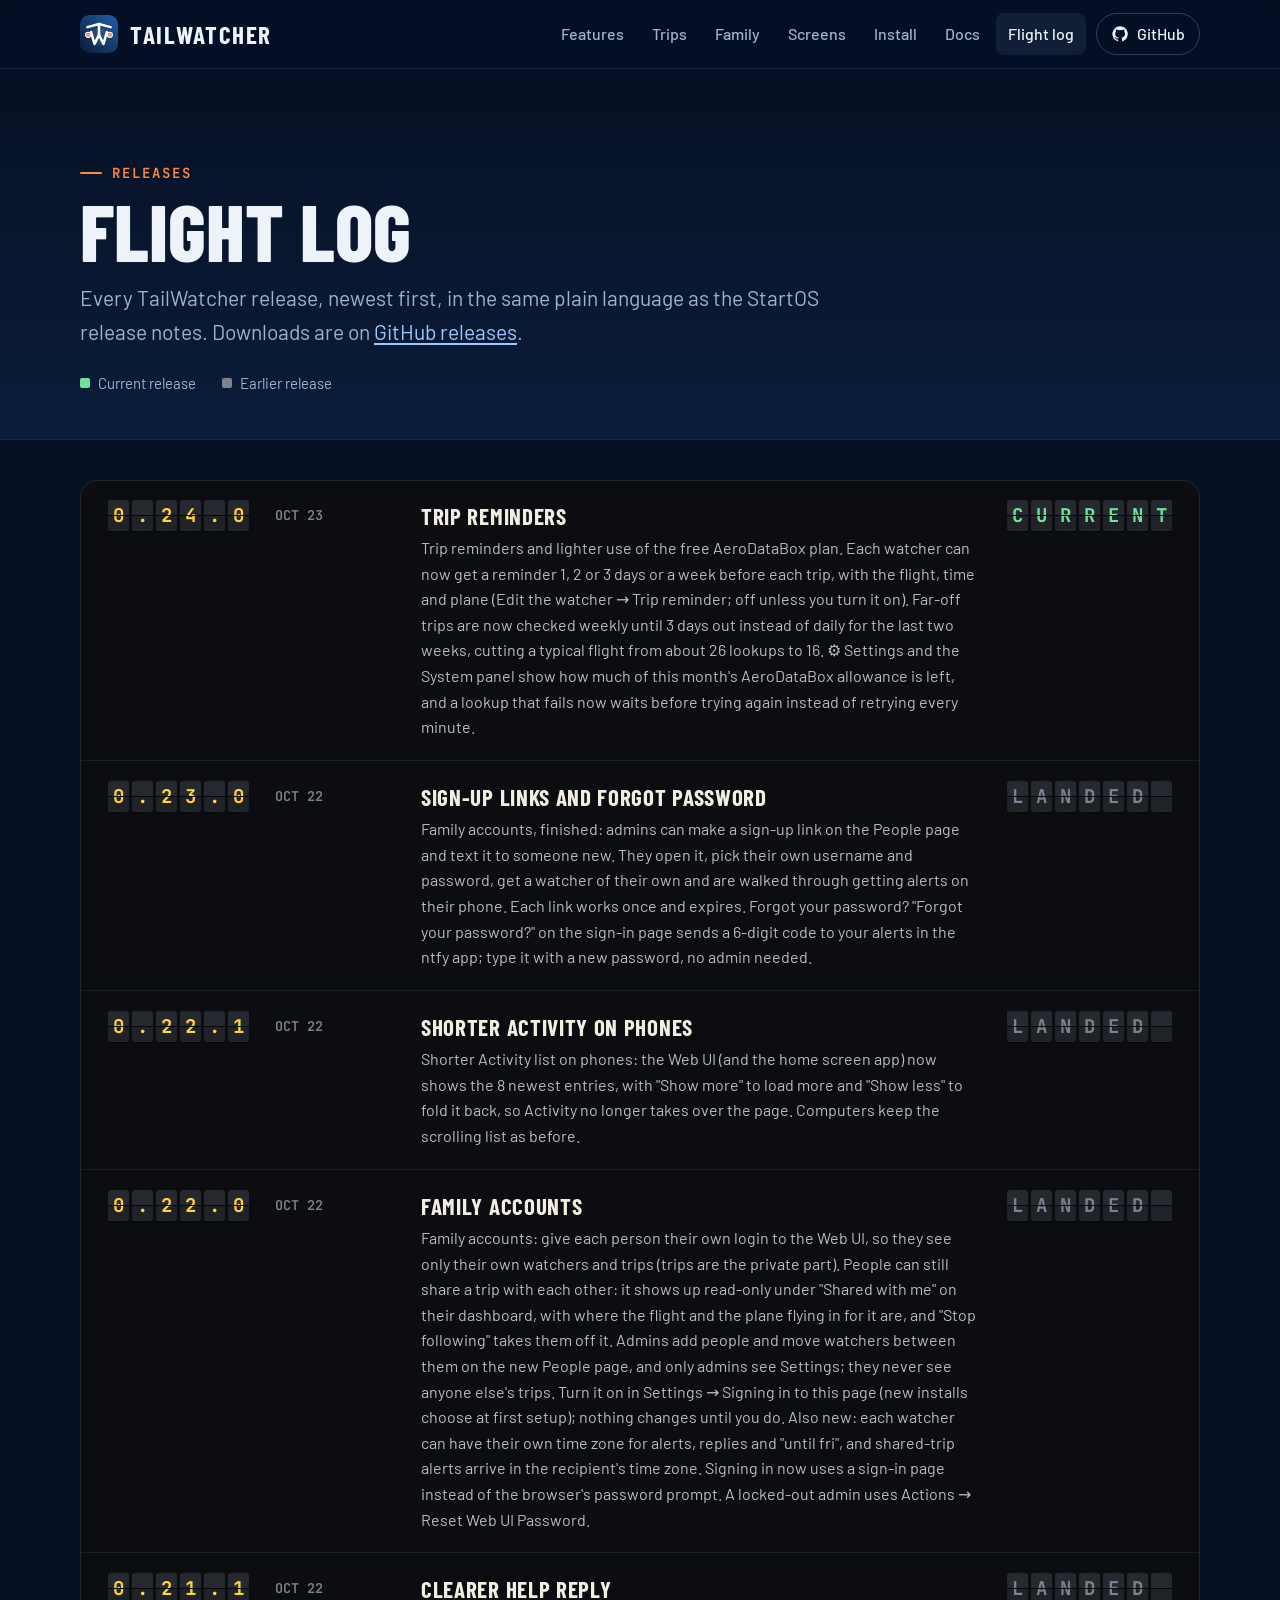
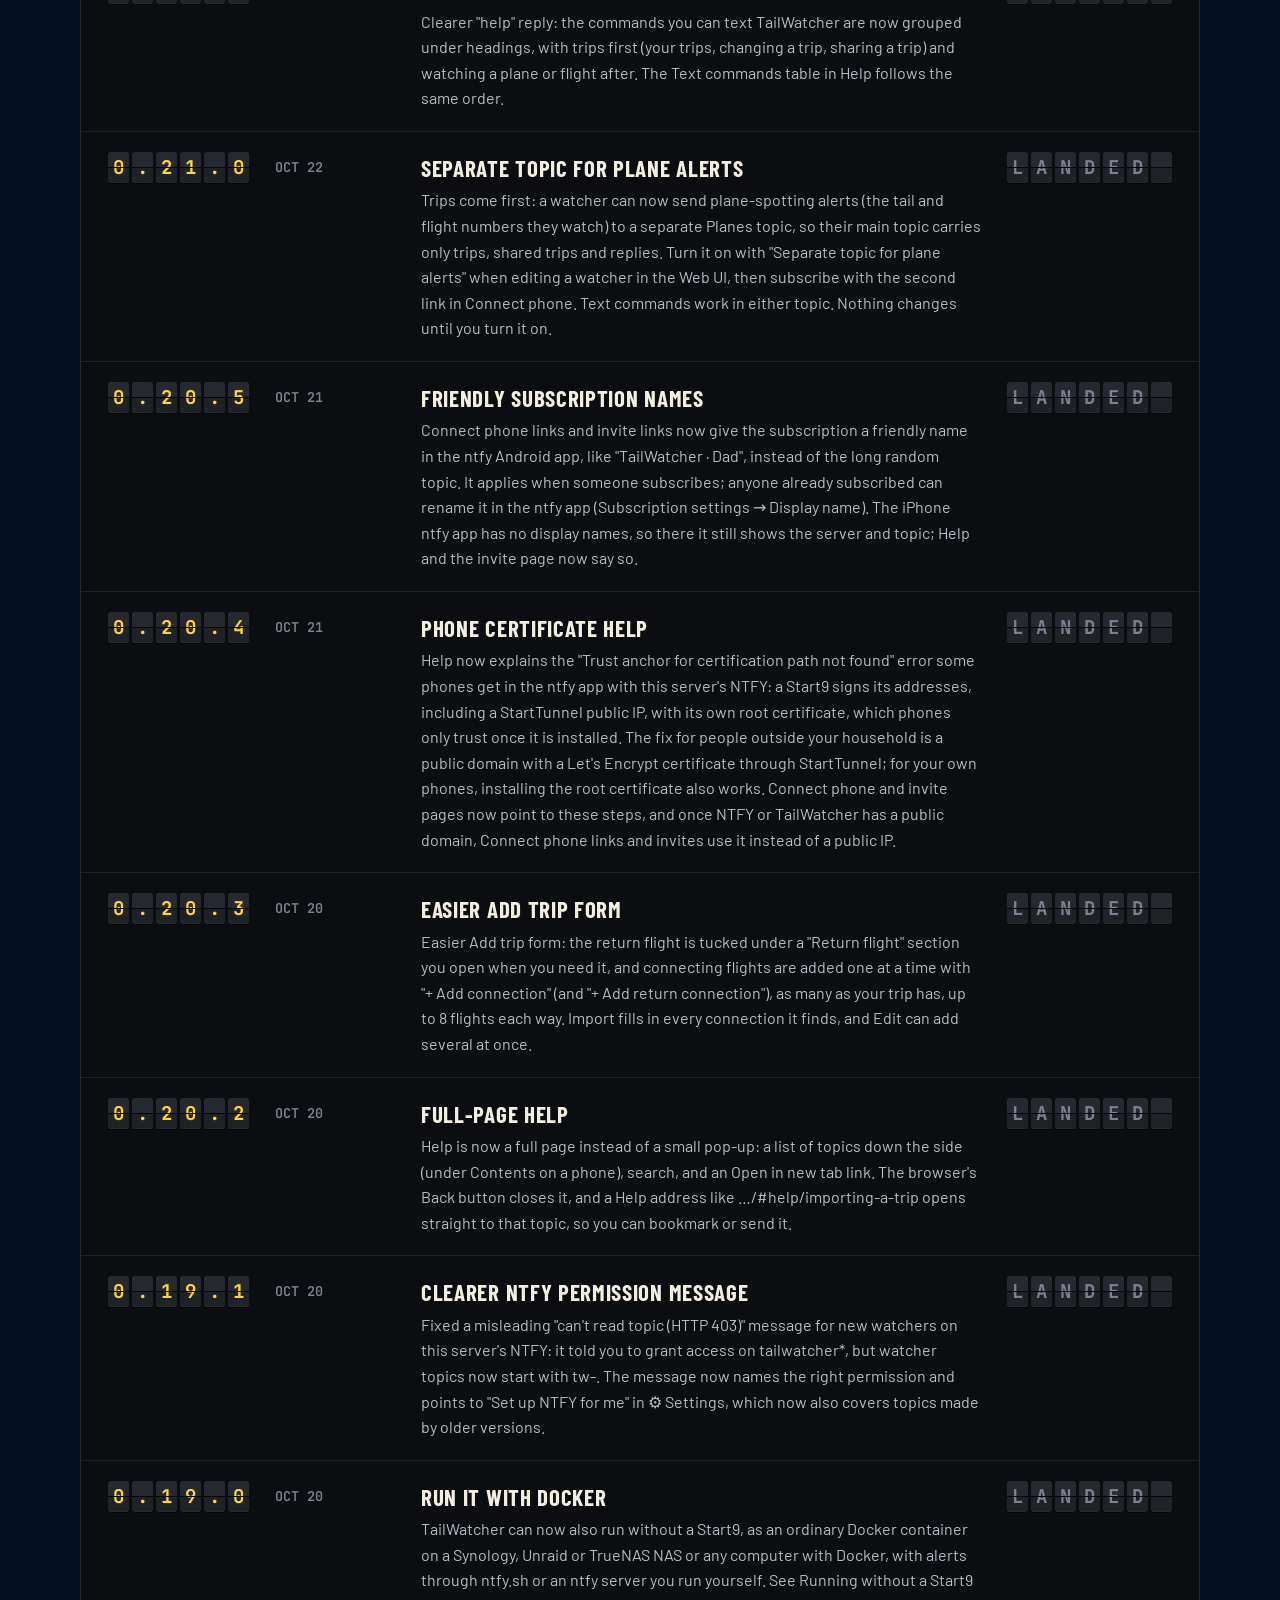
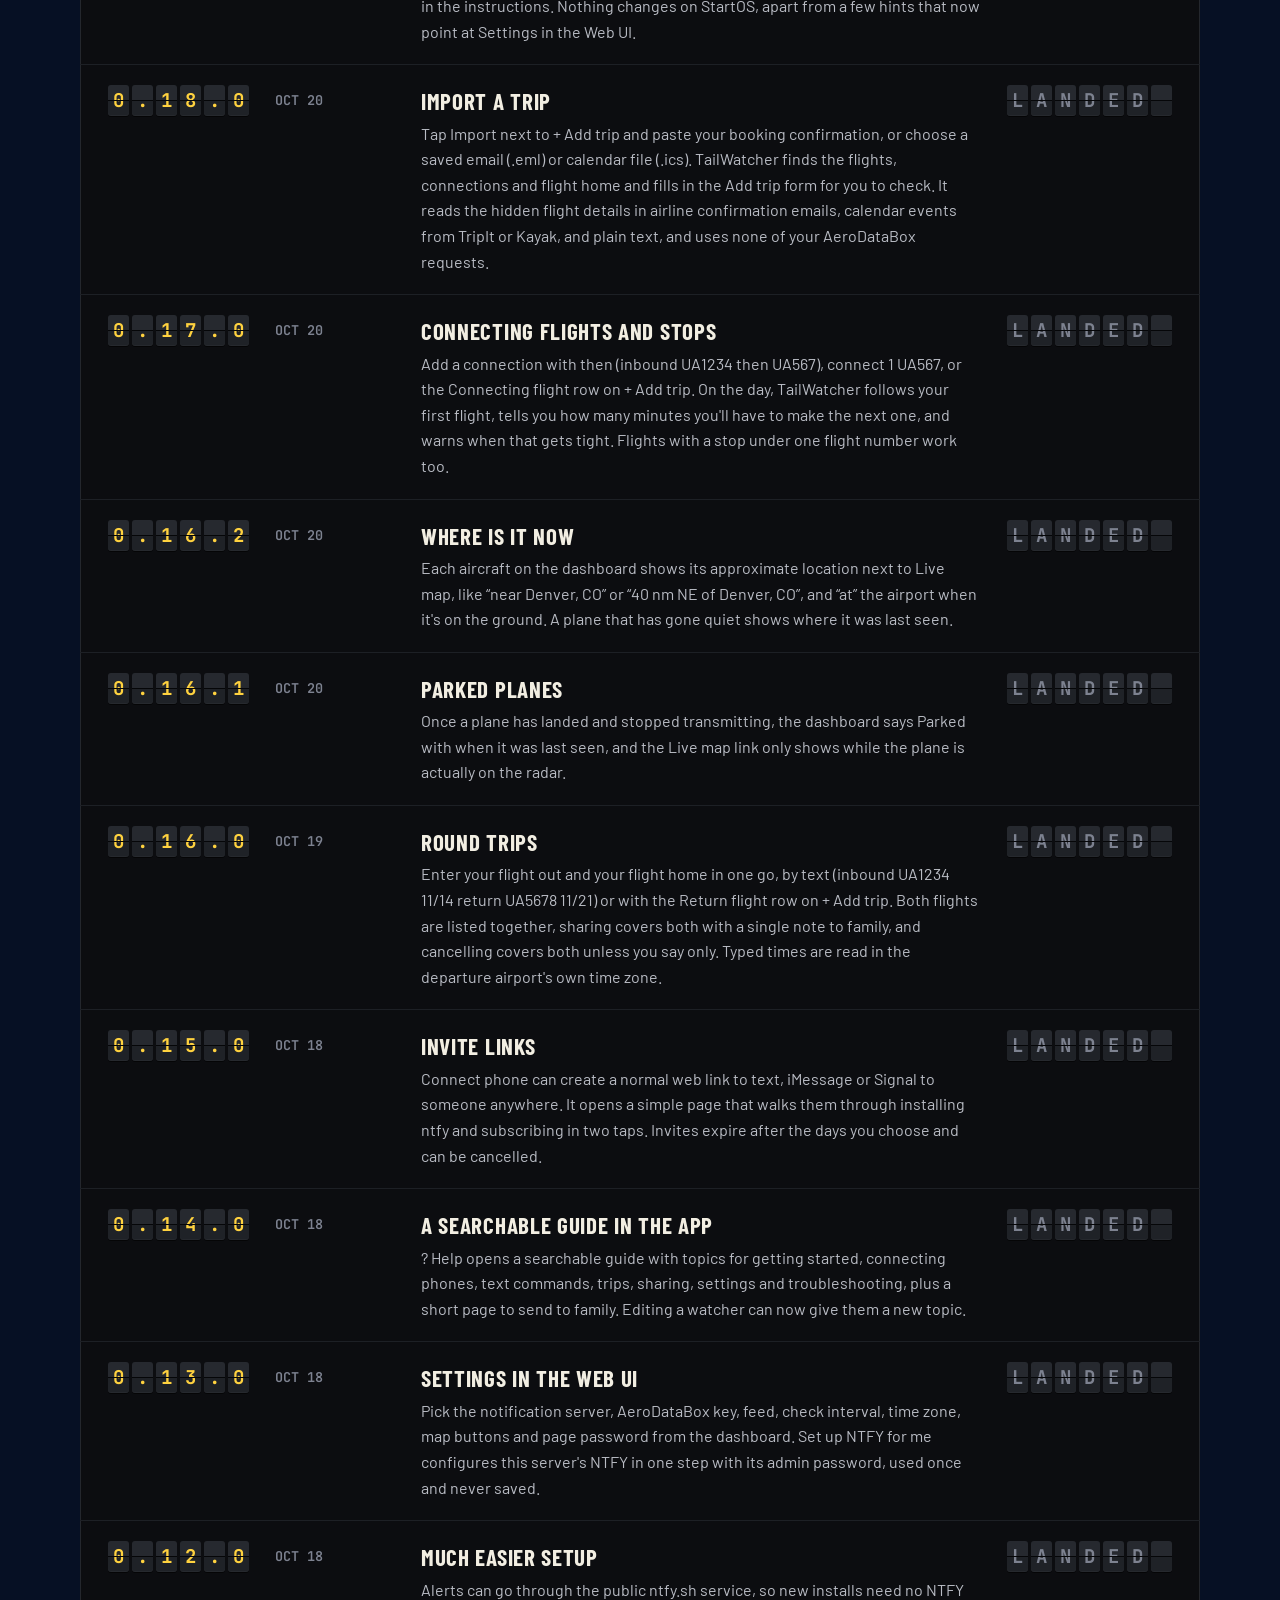
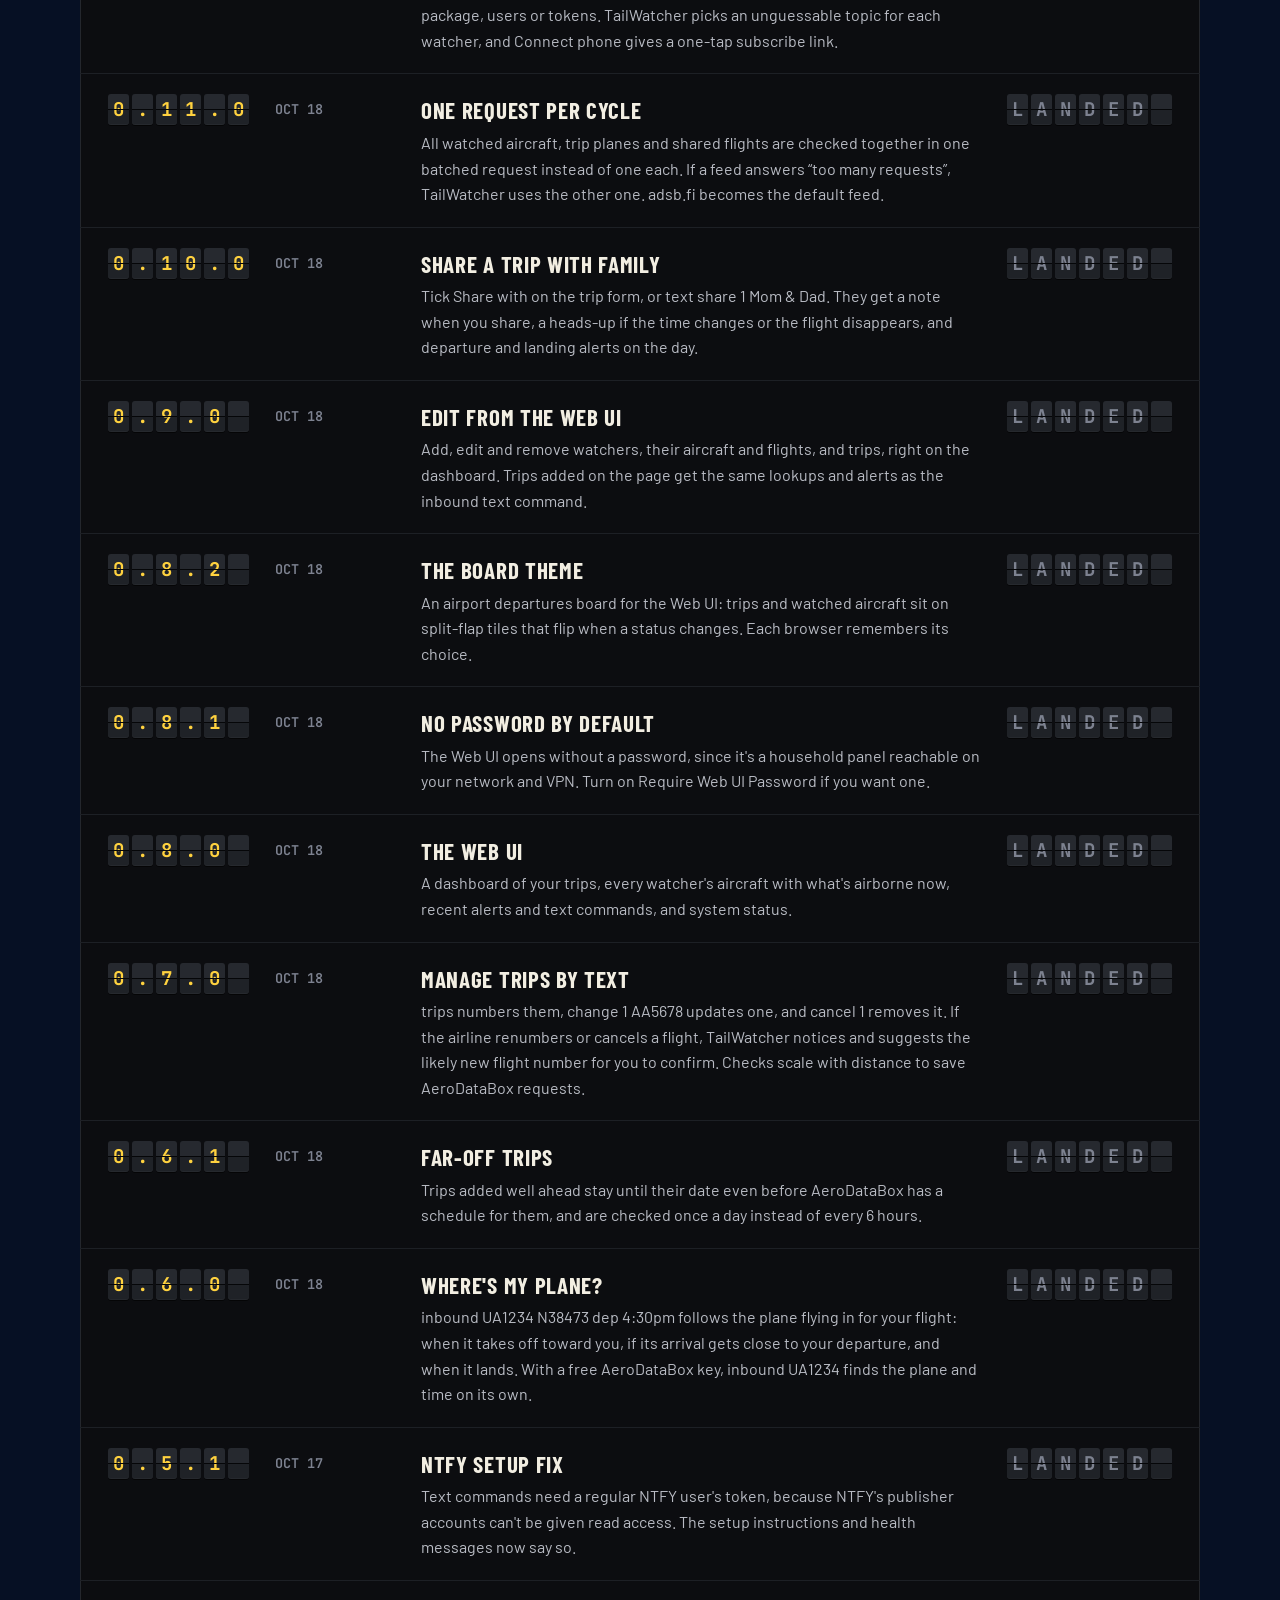
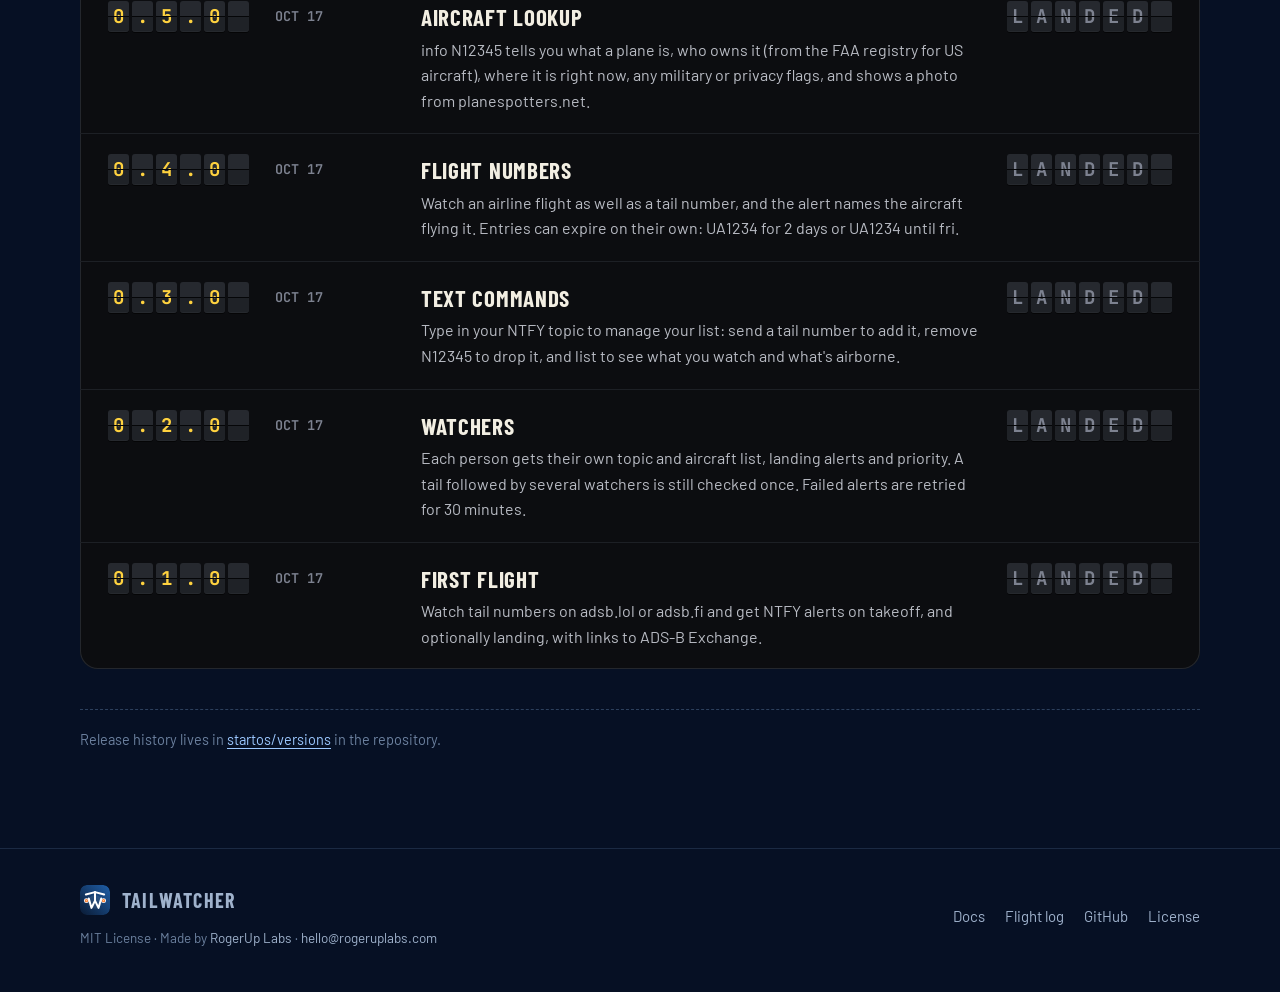
==== commit 7bc6a1db: "Trip reminders and 0.24.0 on the site Flight log row for 0.24.0 (now current), a trip reminder card " ====
--- a/changelog.html
+++ b/changelog.html
@@ -77,11 +77,17 @@
 </section>
 <div class="wrap log">
   <ol class="log-list" reversed>
+  <li class="log-row" id="v0.24.0">
+    <span class="flaps" aria-label="0.24.0"><span class="flap y" aria-hidden="true">0</span><span class="flap y" aria-hidden="true">.</span><span class="flap y" aria-hidden="true">2</span><span class="flap y" aria-hidden="true">4</span><span class="flap y" aria-hidden="true">.</span><span class="flap y" aria-hidden="true">0</span></span>
+    <span class="when">OCT 23</span>
+    <div class="body"><h2>Trip reminders</h2><p>Trip reminders and lighter use of the free AeroDataBox plan. Each watcher can now get a reminder 1, 2 or 3 days or a week before each trip, with the flight, time and plane (Edit the watcher → Trip reminder; off unless you turn it on). Far-off trips are now checked weekly until 3 days out instead of daily for the last two weeks, cutting a typical flight from about 26 lookups to 16. ⚙ Settings and the System panel show how much of this month&#x27;s AeroDataBox allowance is left, and a lookup that fails now waits before trying again instead of retrying every minute.</p></div>
+    <div class="st"><span class="flaps" aria-label="CURRENT"><span class="flap g" aria-hidden="true">C</span><span class="flap g" aria-hidden="true">U</span><span class="flap g" aria-hidden="true">R</span><span class="flap g" aria-hidden="true">R</span><span class="flap g" aria-hidden="true">E</span><span class="flap g" aria-hidden="true">N</span><span class="flap g" aria-hidden="true">T</span></span></div>
+  </li>
   <li class="log-row" id="v0.23.0">
     <span class="flaps" aria-label="0.23.0"><span class="flap y" aria-hidden="true">0</span><span class="flap y" aria-hidden="true">.</span><span class="flap y" aria-hidden="true">2</span><span class="flap y" aria-hidden="true">3</span><span class="flap y" aria-hidden="true">.</span><span class="flap y" aria-hidden="true">0</span></span>
     <span class="when">OCT 22</span>
     <div class="body"><h2>Sign-up links and forgot password</h2><p>Family accounts, finished: admins can make a sign-up link on the People page and text it to someone new. They open it, pick their own username and password, get a watcher of their own and are walked through getting alerts on their phone. Each link works once and expires. Forgot your password? &quot;Forgot your password?&quot; on the sign-in page sends a 6-digit code to your alerts in the ntfy app; type it with a new password, no admin needed.</p></div>
-    <div class="st"><span class="flaps" aria-label="CURRENT"><span class="flap g" aria-hidden="true">C</span><span class="flap g" aria-hidden="true">U</span><span class="flap g" aria-hidden="true">R</span><span class="flap g" aria-hidden="true">R</span><span class="flap g" aria-hidden="true">E</span><span class="flap g" aria-hidden="true">N</span><span class="flap g" aria-hidden="true">T</span></span></div>
+    <div class="st"><span class="flaps" aria-label="LANDED"><span class="flap m" aria-hidden="true">L</span><span class="flap m" aria-hidden="true">A</span><span class="flap m" aria-hidden="true">N</span><span class="flap m" aria-hidden="true">D</span><span class="flap m" aria-hidden="true">E</span><span class="flap m" aria-hidden="true">D</span><span class="flap m" aria-hidden="true">&nbsp;</span></span></div>
   </li>
   <li class="log-row" id="v0.22.1">
     <span class="flaps" aria-label="0.22.1"><span class="flap y" aria-hidden="true">0</span><span class="flap y" aria-hidden="true">.</span><span class="flap y" aria-hidden="true">2</span><span class="flap y" aria-hidden="true">2</span><span class="flap y" aria-hidden="true">.</span><span class="flap y" aria-hidden="true">1</span></span>
--- a/assets/site.css
+++ b/assets/site.css
@@ -329,7 +329,9 @@
 .tl.done .tl-card { border-color: rgba(111, 227, 155, .4); background: rgba(111, 227, 155, .07); }
 
 .extras { display: grid; grid-template-columns: repeat(3, minmax(0, 1fr)); gap: 20px; margin-top: clamp(48px, 6vw, 72px); }
-@media (max-width: 880px) { .extras { grid-template-columns: 1fr; } }
+.extras.four { grid-template-columns: repeat(4, minmax(0, 1fr)); }
+@media (max-width: 1100px) { .extras.four { grid-template-columns: repeat(2, minmax(0, 1fr)); } }
+@media (max-width: 880px) { .extras, .extras.four { grid-template-columns: 1fr; } }
 .extra { border-top: 2px solid var(--glow); padding-top: 16px; }
 .extra h4 { margin: 0 0 6px; font: 700 22px/1.1 var(--display); text-transform: uppercase; letter-spacing: .03em; }
 .extra p { color: var(--muted); font-size: 16px; }
